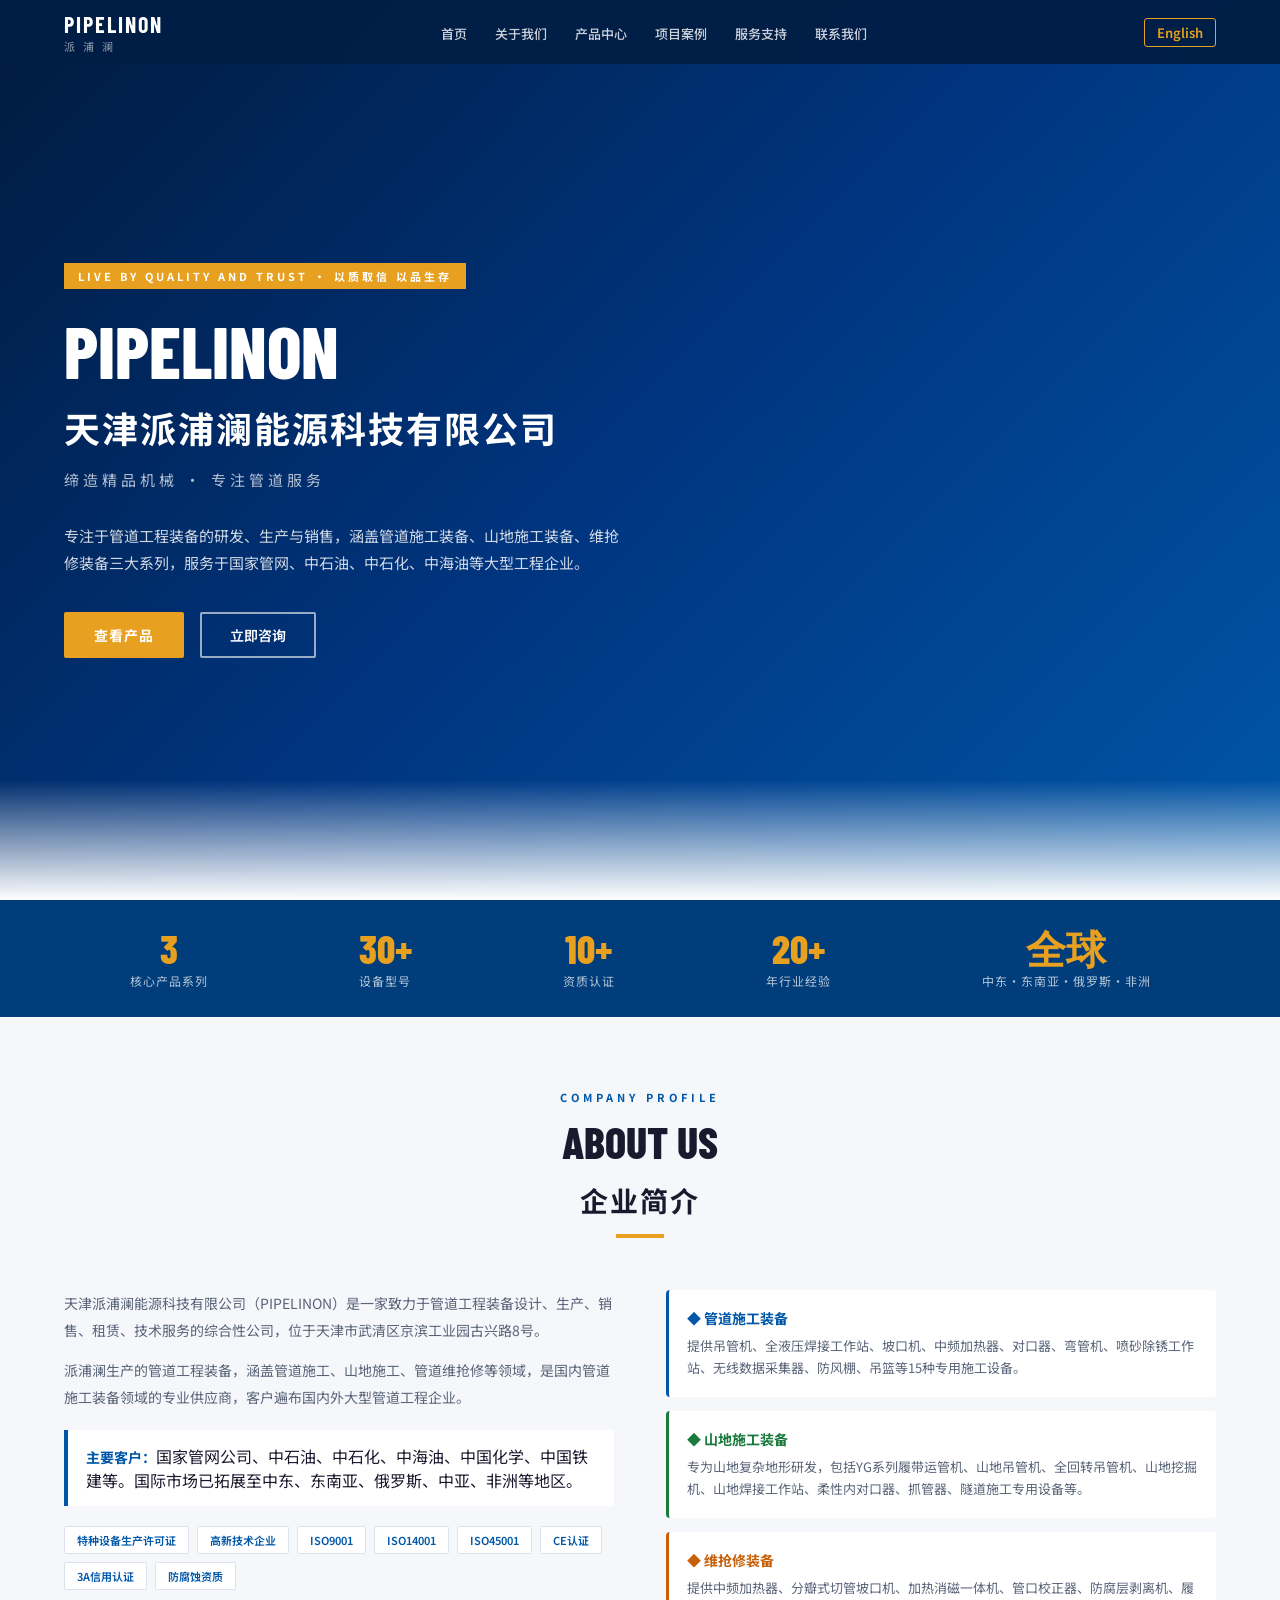
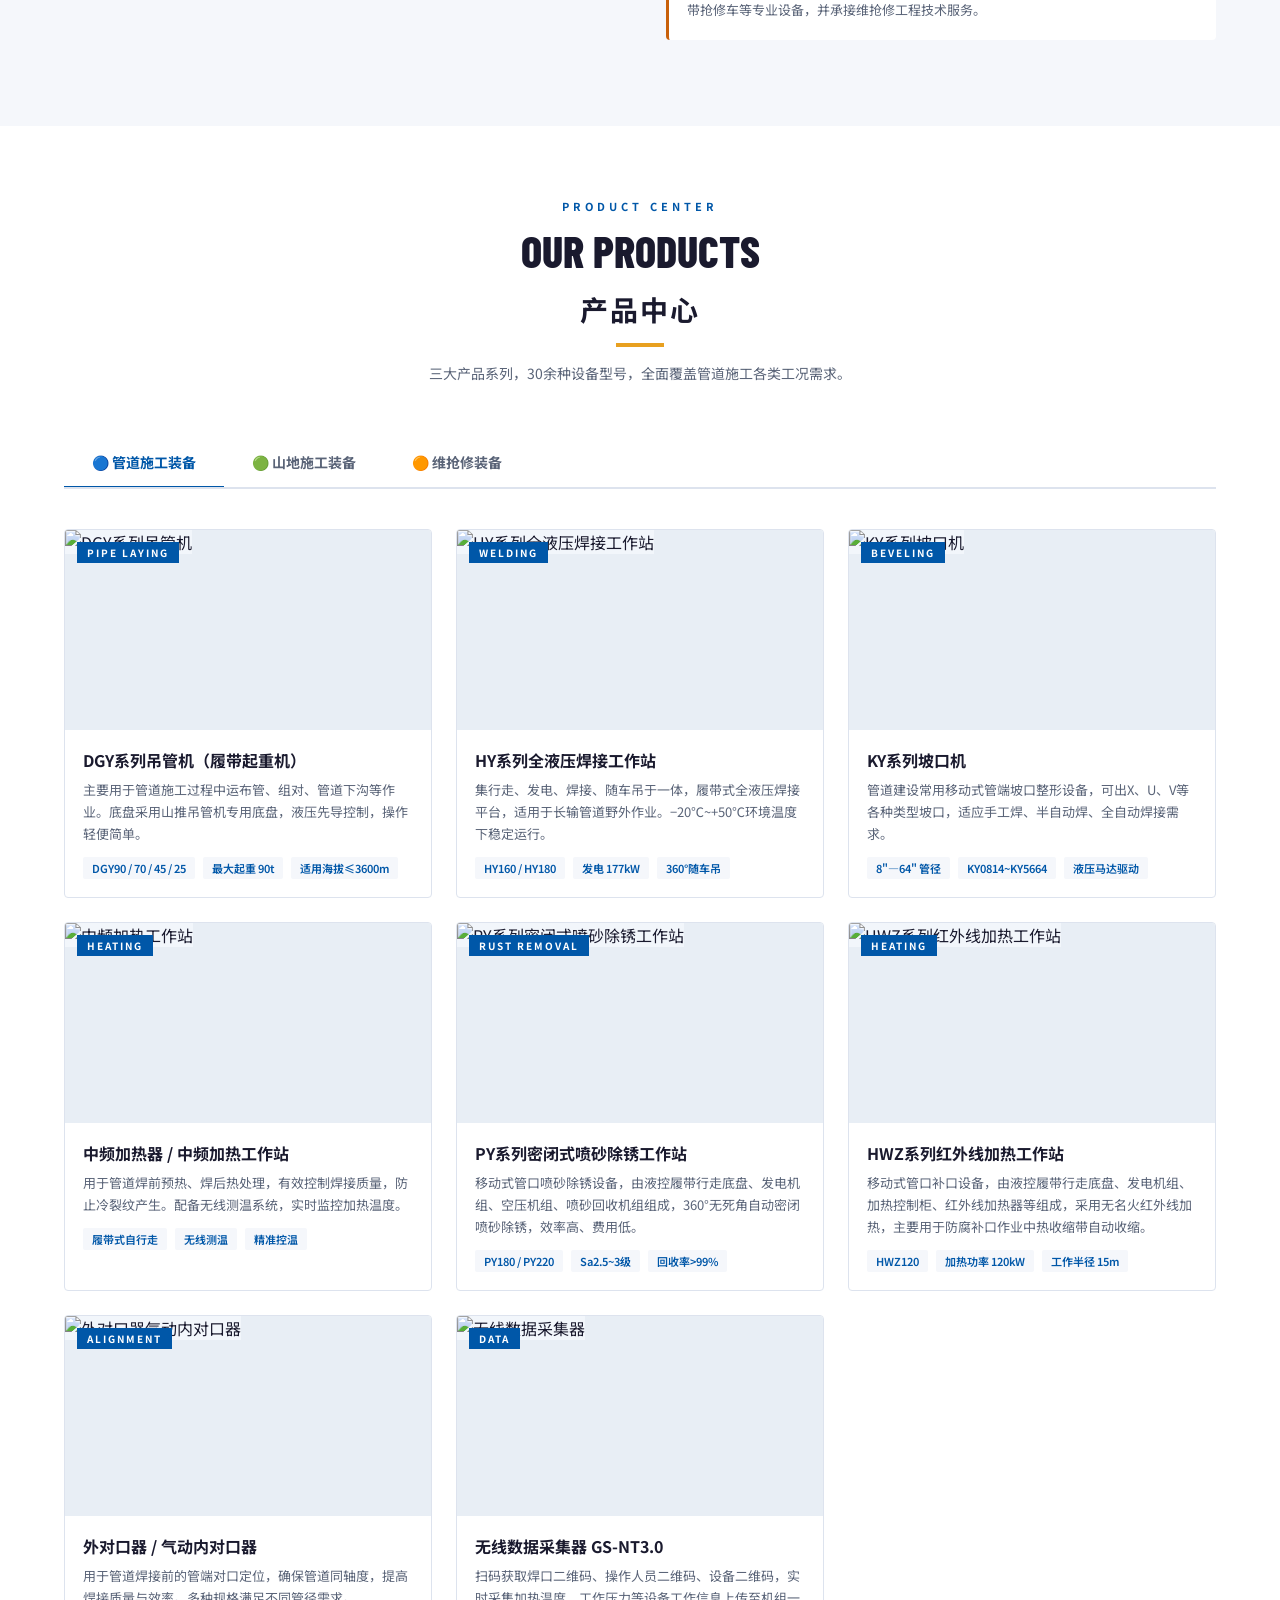
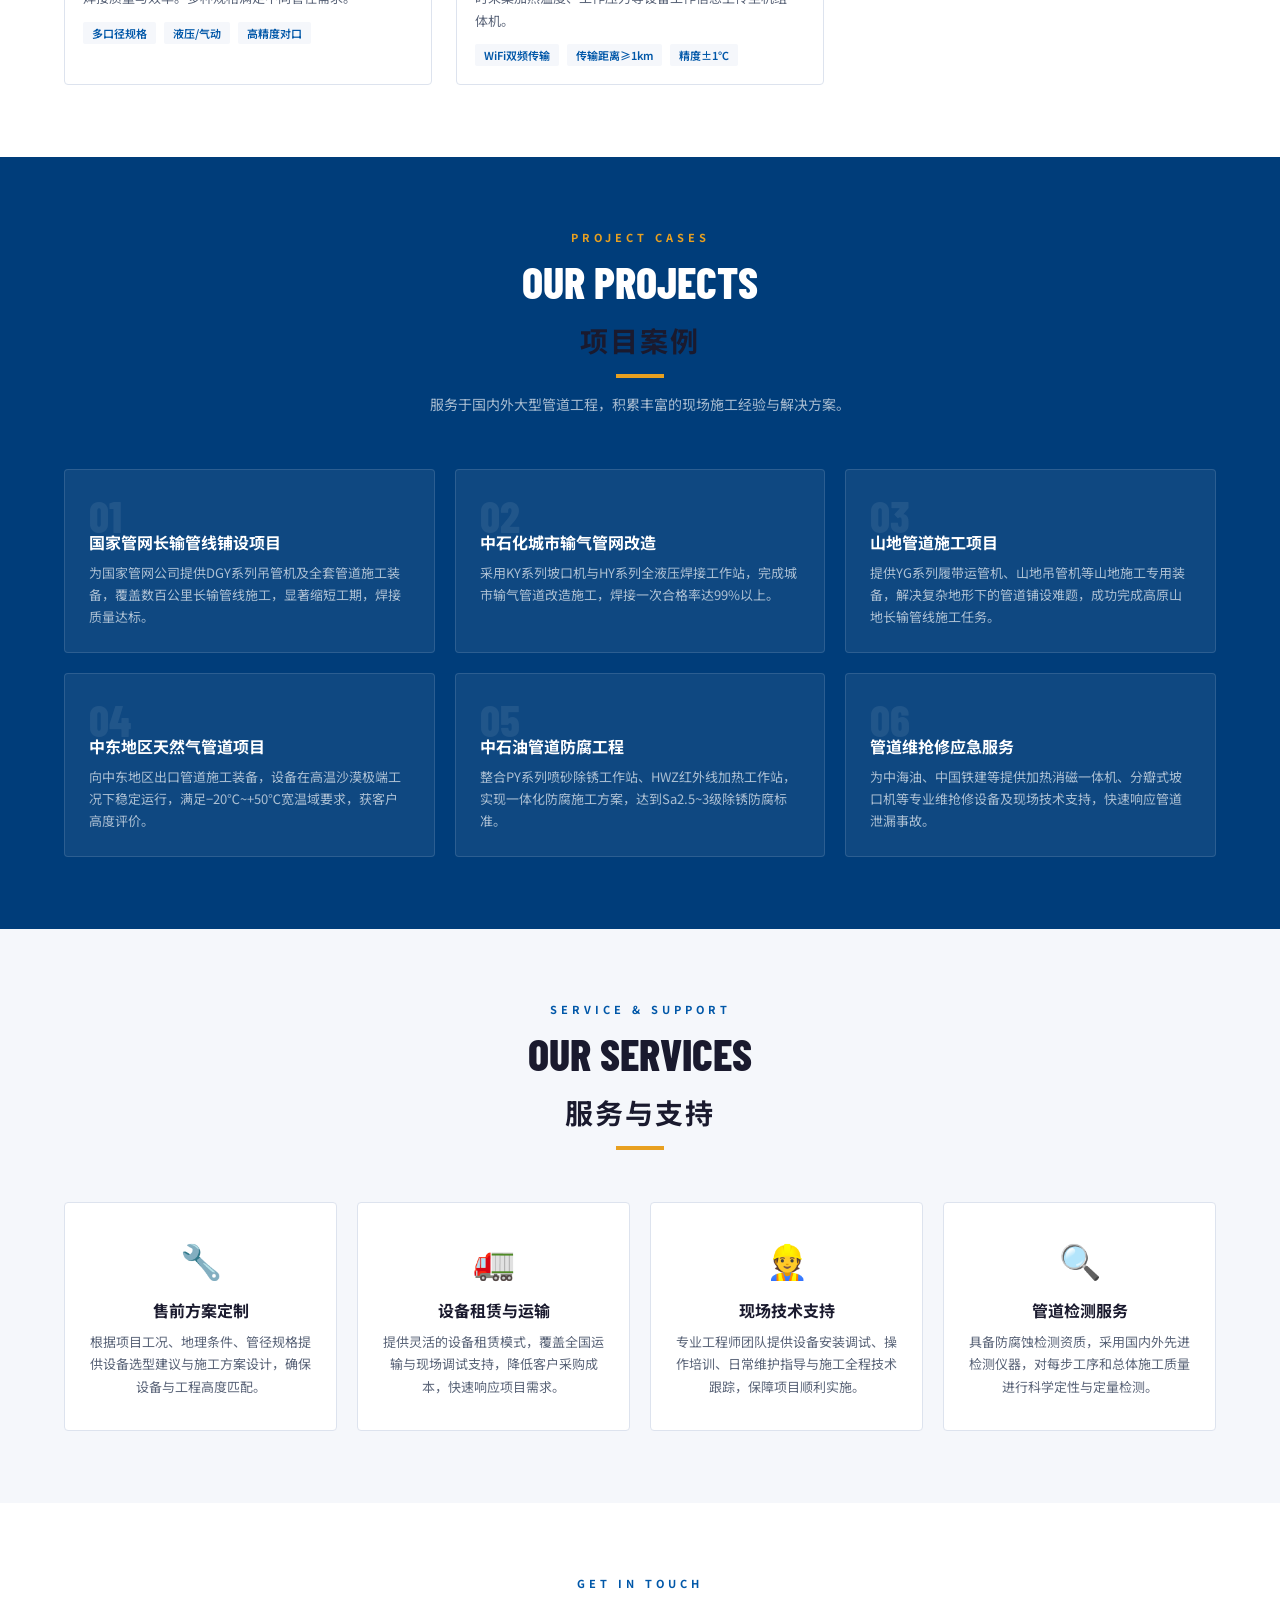
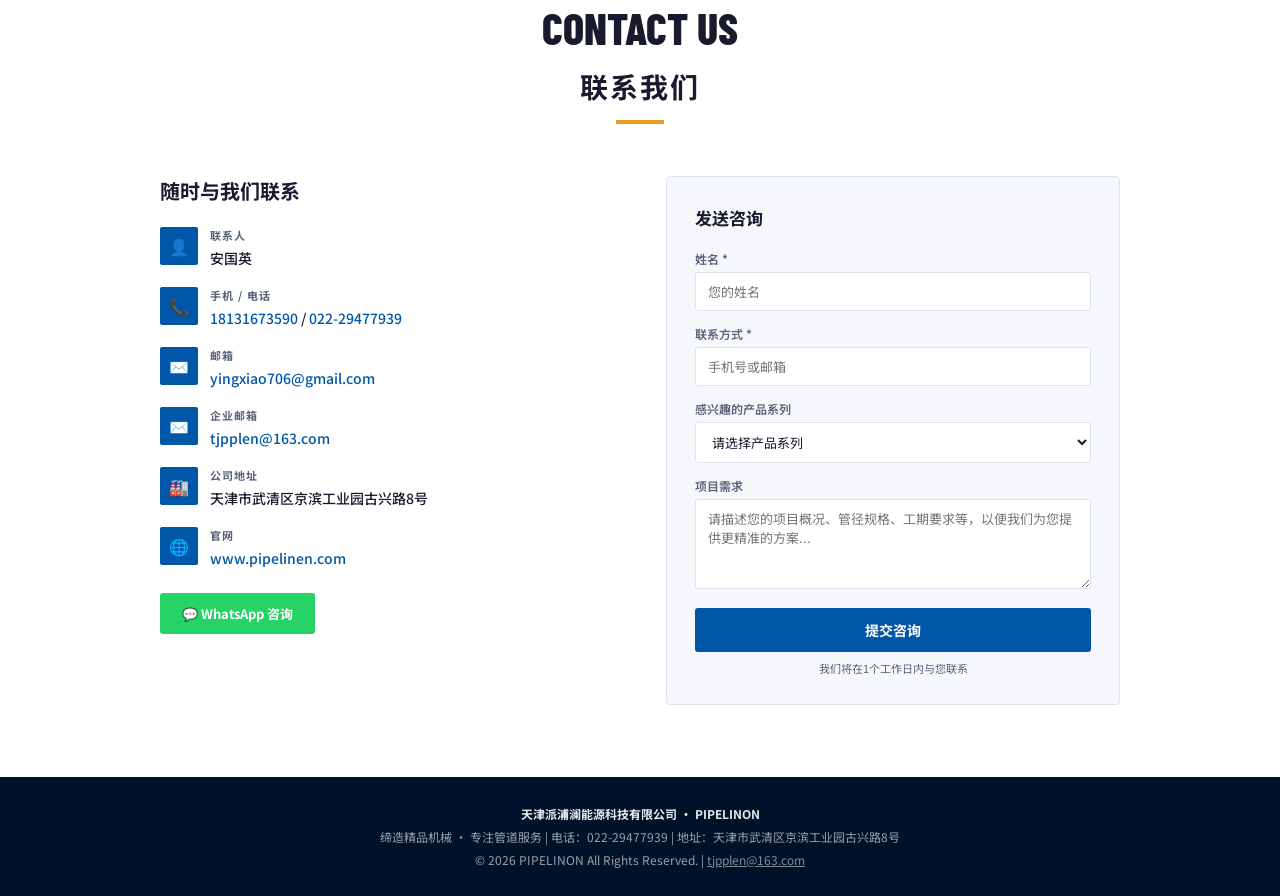
==== index.html @ 18aaf225 "Add files via upload" ====
<!DOCTYPE html>
<html lang="zh-CN">
<head>
  <meta charset="UTF-8" />
  <meta name="viewport" content="width=device-width, initial-scale=1.0" />
  <title>派浦澜 PIPELINON - 天津派浦澜能源科技有限公司 | 管道施工设备</title>
  <meta name="description" content="天津派浦澜能源科技有限公司，专注管道施工装备、山地施工装备、维抢修装备的研发与供应。" />
  <link rel="preconnect" href="https://fonts.googleapis.com" />
  <link href="https://fonts.googleapis.com/css2?family=Noto+Sans+SC:wght@300;400;500;700;900&family=Barlow+Condensed:wght@400;600;700;800&display=swap" rel="stylesheet" />
  <style>
    :root {
      --blue: #0057a8;
      --blue-dark: #003d7a;
      --blue-light: #1a7fd4;
      --green: #1a7a3c;
      --orange: #c8600a;
      --accent: #e8a020;
      --text: #1a1a2e;
      --text-muted: #5a6478;
      --bg: #f5f7fb;
      --white: #ffffff;
      --border: #dde3ee;
    }
    *, *::before, *::after { box-sizing: border-box; margin: 0; padding: 0; }
    html { scroll-behavior: smooth; }
    body { font-family: 'Noto Sans SC', sans-serif; color: var(--text); background: var(--white); }

    /* NAV */
    nav {
      position: fixed; top: 0; left: 0; right: 0; z-index: 100;
      background: rgba(0,30,70,0.97); backdrop-filter: blur(10px);
      display: flex; align-items: center; justify-content: space-between;
      padding: 0 5%; height: 64px;
    }
    .nav-logo { display: flex; align-items: center; gap: 12px; text-decoration: none; }
    .nav-logo-text { color: white; font-family: 'Barlow Condensed', sans-serif; font-size: 22px; font-weight: 700; letter-spacing: 2px; }
    .nav-logo-sub { color: rgba(255,255,255,0.55); font-size: 11px; letter-spacing: 3px; display: block; }
    .nav-links { display: flex; gap: 28px; list-style: none; }
    .nav-links a { color: rgba(255,255,255,0.8); text-decoration: none; font-size: 13px; font-weight: 500; transition: color 0.2s; }
    .nav-links a:hover { color: var(--accent); }
    .nav-lang { color: var(--accent); text-decoration: none; font-size: 13px; font-weight: 600; border: 1px solid var(--accent); padding: 4px 12px; border-radius: 3px; }

    /* HERO */
    #home {
      min-height: 100vh; background: linear-gradient(135deg, #001a3d 0%, #003580 50%, #0057a8 100%);
      display: flex; align-items: center; padding: 80px 5% 60px;
      position: relative; overflow: hidden;
    }
    #home::before {
      content: ''; position: absolute; inset: 0;
      background: url('images/dgy_crane.jpg') center/cover no-repeat;
      opacity: 0.15;
    }
    #home::after {
      content: ''; position: absolute; bottom: 0; left: 0; right: 0; height: 120px;
      background: linear-gradient(transparent, var(--white));
    }
    .hero-content { position: relative; z-index: 1; max-width: 720px; }
    .hero-tag { display: inline-block; background: var(--accent); color: white; font-size: 11px; font-weight: 700; letter-spacing: 3px; padding: 5px 14px; margin-bottom: 24px; }
    .hero-title { font-family: 'Barlow Condensed', sans-serif; font-size: clamp(36px, 6vw, 72px); font-weight: 800; color: white; line-height: 1.05; margin-bottom: 12px; }
    .hero-title-cn { font-size: clamp(20px, 3vw, 36px); font-weight: 700; color: white; margin-bottom: 16px; letter-spacing: 2px; }
    .hero-slogan { font-size: 15px; color: rgba(255,255,255,0.7); letter-spacing: 4px; margin-bottom: 32px; }
    .hero-desc { font-size: 15px; color: rgba(255,255,255,0.82); line-height: 1.8; max-width: 560px; margin-bottom: 36px; }
    .hero-btns { display: flex; gap: 16px; flex-wrap: wrap; }
    .btn-primary { background: var(--accent); color: white; padding: 13px 30px; font-size: 14px; font-weight: 700; text-decoration: none; border-radius: 2px; letter-spacing: 1px; transition: background 0.2s; }
    .btn-primary:hover { background: #c8880f; }
    .btn-outline { border: 2px solid rgba(255,255,255,0.6); color: white; padding: 11px 28px; font-size: 14px; font-weight: 600; text-decoration: none; border-radius: 2px; transition: all 0.2s; }
    .btn-outline:hover { border-color: white; background: rgba(255,255,255,0.1); }

    .product-img img { width: 100%; height: 100%; object-fit: contain; background: #f2f6fb; transition: transform 0.4s; }
    .product-card:hover .product-img img { transform: scale(1.05); }

    /* STATS */
    .stats-bar { background: var(--blue-dark); padding: 28px 5%; display: flex; justify-content: space-around; flex-wrap: wrap; gap: 20px; }
    .stat { text-align: center; color: white; }
    .stat-num { font-family: 'Barlow Condensed', sans-serif; font-size: 40px; font-weight: 800; color: var(--accent); line-height: 1; }
    .stat-label { font-size: 12px; color: rgba(255,255,255,0.7); margin-top: 4px; letter-spacing: 1px; }

    /* SECTION */
    section { padding: 72px 5%; }
    .section-header { text-align: center; margin-bottom: 52px; }
    .section-tag { font-size: 11px; font-weight: 700; letter-spacing: 4px; color: var(--blue); text-transform: uppercase; margin-bottom: 10px; display: block; }
    .section-title { font-family: 'Barlow Condensed', sans-serif; font-size: clamp(26px, 4vw, 44px); font-weight: 800; color: var(--text); margin-bottom: 12px; }
    .section-title-cn { font-size: clamp(18px, 2.5vw, 28px); color: var(--text); font-weight: 700; letter-spacing: 2px; }
    .section-desc { color: var(--text-muted); font-size: 14px; line-height: 1.8; max-width: 640px; margin: 14px auto 0; }
    .divider { width: 48px; height: 4px; background: var(--accent); margin: 14px auto 0; }

    /* ABOUT */
    #about { background: var(--bg); }
    .about-grid { display: grid; grid-template-columns: 1fr 1fr; gap: 52px; align-items: start; }
    .about-text p { color: var(--text-muted); font-size: 14px; line-height: 1.9; margin-bottom: 14px; }
    .about-highlight { background: white; border-left: 4px solid var(--blue); padding: 14px 18px; margin: 20px 0; }
    .about-highlight strong { color: var(--blue); font-size: 14px; }
    .certs { display: flex; flex-wrap: wrap; gap: 8px; margin-top: 20px; }
    .cert-badge { background: white; border: 1px solid var(--border); padding: 5px 12px; font-size: 11px; color: var(--blue); font-weight: 600; border-radius: 2px; }
    .field-card { background: white; border-radius: 4px; padding: 18px; margin-bottom: 14px; border-left: 3px solid var(--blue); }
    .field-card h4 { font-size: 14px; font-weight: 700; color: var(--blue); margin-bottom: 7px; }
    .field-card p { font-size: 13px; color: var(--text-muted); line-height: 1.7; }

    /* PRODUCT TABS */
    #products { background: white; }
    .tab-nav { display: flex; gap: 0; border-bottom: 2px solid var(--border); margin-bottom: 40px; overflow-x: auto; }
    .tab-btn {
      padding: 14px 28px; font-size: 14px; font-weight: 700; cursor: pointer;
      border: none; background: none; color: var(--text-muted);
      border-bottom: 3px solid transparent; margin-bottom: -2px;
      white-space: nowrap; transition: all 0.2s; font-family: inherit;
    }
    .tab-btn.active { color: var(--blue); border-bottom-color: var(--blue); }
    .tab-btn:hover { color: var(--blue); }
    .tab-content { display: none; }
    .tab-content.active { display: block; }

    /* CAT LABEL COLORS */
    .cat-blue { background: var(--blue); }
    .cat-green { background: var(--green); }
    .cat-orange { background: var(--orange); }

    .products-grid { display: grid; grid-template-columns: repeat(auto-fill, minmax(300px, 1fr)); gap: 24px; }
    .product-card { border: 1px solid var(--border); border-radius: 4px; overflow: hidden; transition: transform 0.2s, box-shadow 0.2s; }
    .product-card:hover { transform: translateY(-4px); box-shadow: 0 12px 40px rgba(0,57,128,0.12); }
    .product-img { height: 200px; background: #e8eef5; overflow: hidden; position: relative; }
    .product-img img { width: 100%; height: 100%; object-fit: cover; transition: transform 0.4s; }
    .product-card:hover .product-img img { transform: scale(1.05); }
    .product-cat { position: absolute; top: 12px; left: 12px; color: white; font-size: 10px; font-weight: 700; letter-spacing: 2px; padding: 3px 10px; }
    .product-body { padding: 18px; }
    .product-body h3 { font-size: 16px; font-weight: 700; color: var(--text); margin-bottom: 7px; }
    .product-body p { font-size: 13px; color: var(--text-muted); line-height: 1.7; margin-bottom: 12px; }
    .product-specs { display: flex; gap: 8px; flex-wrap: wrap; }
    .spec-tag { background: var(--bg); color: var(--blue); font-size: 11px; padding: 3px 9px; border-radius: 2px; font-weight: 600; }
    .spec-tag-green { background: #e8f5ee; color: var(--green); }
    .spec-tag-orange { background: #fef0e6; color: var(--orange); }

    /* PROJECTS */
    #projects { background: var(--blue-dark); }
    #projects .section-title { color: white; }
    #projects .section-tag { color: var(--accent); }
    #projects .section-desc { color: rgba(255,255,255,0.65); }
    #projects .divider { background: var(--accent); }
    .projects-grid { display: grid; grid-template-columns: repeat(auto-fit, minmax(280px, 1fr)); gap: 20px; }
    .project-card { background: rgba(255,255,255,0.06); border: 1px solid rgba(255,255,255,0.12); border-radius: 4px; padding: 24px; }
    .project-num { font-family: 'Barlow Condensed', sans-serif; font-size: 44px; font-weight: 800; color: rgba(255,255,255,0.08); line-height: 1; margin-bottom: -8px; }
    .project-card h3 { font-size: 16px; font-weight: 700; color: white; margin-bottom: 8px; }
    .project-card p { font-size: 13px; color: rgba(255,255,255,0.65); line-height: 1.7; }

    /* SERVICES */
    #services { background: var(--bg); }
    .services-grid { display: grid; grid-template-columns: repeat(auto-fit, minmax(240px, 1fr)); gap: 20px; }
    .service-card { text-align: center; padding: 32px 20px; border: 1px solid var(--border); border-radius: 4px; background: white; transition: border-color 0.2s, box-shadow 0.2s; }
    .service-card:hover { border-color: var(--blue); box-shadow: 0 8px 30px rgba(0,57,128,0.1); }
    .service-icon { font-size: 34px; margin-bottom: 14px; }
    .service-card h3 { font-size: 16px; font-weight: 700; color: var(--text); margin-bottom: 9px; }
    .service-card p { font-size: 13px; color: var(--text-muted); line-height: 1.7; }

    /* CONTACT */
    #contact { background: white; }
    .contact-grid { display: grid; grid-template-columns: 1fr 1fr; gap: 52px; max-width: 960px; margin: 0 auto; }
    .contact-info h3 { font-size: 20px; font-weight: 700; color: var(--text); margin-bottom: 22px; }
    .contact-item { display: flex; gap: 12px; margin-bottom: 18px; align-items: flex-start; }
    .contact-icon { width: 38px; height: 38px; background: var(--blue); border-radius: 2px; display: flex; align-items: center; justify-content: center; color: white; font-size: 16px; flex-shrink: 0; }
    .contact-detail strong { display: block; font-size: 11px; font-weight: 700; letter-spacing: 1px; color: var(--text-muted); text-transform: uppercase; margin-bottom: 2px; }
    .contact-detail span { font-size: 14px; color: var(--text); font-weight: 500; }
    .contact-detail a { color: var(--blue); text-decoration: none; }
    .whatsapp-btn { display: inline-flex; align-items: center; gap: 8px; background: #25D366; color: white; padding: 11px 22px; border-radius: 3px; text-decoration: none; font-weight: 700; font-size: 13px; margin-top: 6px; }
    .contact-form { background: var(--bg); padding: 28px; border-radius: 4px; border: 1px solid var(--border); }
    .contact-form h3 { font-size: 17px; font-weight: 700; color: var(--text); margin-bottom: 20px; }
    .form-group { margin-bottom: 14px; }
    .form-group label { display: block; font-size: 12px; font-weight: 600; color: var(--text-muted); margin-bottom: 5px; }
    .form-group input, .form-group textarea, .form-group select {
      width: 100%; border: 1px solid var(--border); border-radius: 3px;
      padding: 9px 12px; font-size: 13px; font-family: inherit;
      color: var(--text); background: white; transition: border-color 0.2s;
    }
    .form-group input:focus, .form-group textarea:focus, .form-group select:focus { outline: none; border-color: var(--blue); }
    .form-group textarea { height: 90px; resize: vertical; }
    .form-submit { width: 100%; background: var(--blue); color: white; border: none; padding: 12px; font-size: 14px; font-weight: 700; border-radius: 3px; cursor: pointer; font-family: inherit; transition: background 0.2s; }
    .form-submit:hover { background: var(--blue-dark); }
    .form-note { font-size: 11px; color: var(--text-muted); margin-top: 8px; text-align: center; }

    /* FOOTER */
    footer { background: #001229; color: rgba(255,255,255,0.6); padding: 28px 5%; text-align: center; font-size: 12px; }
    footer strong { color: rgba(255,255,255,0.9); }

    /* RESPONSIVE */
    @media (max-width: 768px) {
      .nav-links { display: none; }
      .about-grid, .contact-grid { grid-template-columns: 1fr; }
    }
  </style>
</head>
<body>

<!-- NAV -->
<nav>
  <a class="nav-logo" href="#home">
    <div>
      <span class="nav-logo-text">PIPELINON</span>
      <span class="nav-logo-sub">派 浦 澜</span>
    </div>
  </a>
  <ul class="nav-links">
    <li><a href="#home">首页</a></li>
    <li><a href="#about">关于我们</a></li>
    <li><a href="#products">产品中心</a></li>
    <li><a href="#projects">项目案例</a></li>
    <li><a href="#services">服务支持</a></li>
    <li><a href="#contact">联系我们</a></li>
  </ul>
  <a class="nav-lang" href="index-en.html">English</a>
</nav>

<!-- HERO -->
<section id="home">
  <div class="hero-content">
    <span class="hero-tag">LIVE BY QUALITY AND TRUST · 以质取信 以品生存</span>
    <div class="hero-title">PIPELINON</div>
    <div class="hero-title-cn">天津派浦澜能源科技有限公司</div>
    <div class="hero-slogan">缔造精品机械 · 专注管道服务</div>
    <p class="hero-desc">专注于管道工程装备的研发、生产与销售，涵盖管道施工装备、山地施工装备、维抢修装备三大系列，服务于国家管网、中石油、中石化、中海油等大型工程企业。</p>
    <div class="hero-btns">
      <a class="btn-primary" href="#products">查看产品</a>
      <a class="btn-outline" href="#contact">立即咨询</a>
    </div>
  </div>
</section>

<!-- STATS -->
<div class="stats-bar">
  <div class="stat"><div class="stat-num">3</div><div class="stat-label">核心产品系列</div></div>
  <div class="stat"><div class="stat-num">30+</div><div class="stat-label">设备型号</div></div>
  <div class="stat"><div class="stat-num">10+</div><div class="stat-label">资质认证</div></div>
  <div class="stat"><div class="stat-num">20+</div><div class="stat-label">年行业经验</div></div>
  <div class="stat"><div class="stat-num">全球</div><div class="stat-label">中东·东南亚·俄罗斯·非洲</div></div>
</div>

<!-- ABOUT -->
<section id="about">
  <div class="section-header">
    <span class="section-tag">COMPANY PROFILE</span>
    <div class="section-title">ABOUT US</div>
    <div class="section-title-cn">企业简介</div>
    <div class="divider"></div>
  </div>
  <div class="about-grid">
    <div class="about-text">
      <p>天津派浦澜能源科技有限公司（PIPELINON）是一家致力于管道工程装备设计、生产、销售、租赁、技术服务的综合性公司，位于天津市武清区京滨工业园古兴路8号。</p>
      <p>派浦澜生产的管道工程装备，涵盖管道施工、山地施工、管道维抢修等领域，是国内管道施工装备领域的专业供应商，客户遍布国内外大型管道工程企业。</p>
      <div class="about-highlight">
        <strong>主要客户：</strong>国家管网公司、中石油、中石化、中海油、中国化学、中国铁建等。国际市场已拓展至中东、东南亚、俄罗斯、中亚、非洲等地区。
      </div>
      <div class="certs">
        <span class="cert-badge">特种设备生产许可证</span>
        <span class="cert-badge">高新技术企业</span>
        <span class="cert-badge">ISO9001</span>
        <span class="cert-badge">ISO14001</span>
        <span class="cert-badge">ISO45001</span>
        <span class="cert-badge">CE认证</span>
        <span class="cert-badge">3A信用认证</span>
        <span class="cert-badge">防腐蚀资质</span>
      </div>
    </div>
    <div>
      <div class="field-card">
        <h4>◆ 管道施工装备</h4>
        <p>提供吊管机、全液压焊接工作站、坡口机、中频加热器、对口器、弯管机、喷砂除锈工作站、无线数据采集器、防风棚、吊篮等15种专用施工设备。</p>
      </div>
      <div class="field-card" style="border-left-color: var(--green);">
        <h4 style="color:var(--green);">◆ 山地施工装备</h4>
        <p>专为山地复杂地形研发，包括YG系列履带运管机、山地吊管机、全回转吊管机、山地挖掘机、山地焊接工作站、柔性内对口器、抓管器、隧道施工专用设备等。</p>
      </div>
      <div class="field-card" style="border-left-color: var(--orange);">
        <h4 style="color:var(--orange);">◆ 维抢修装备</h4>
        <p>提供中频加热器、分瓣式切管坡口机、加热消磁一体机、管口校正器、防腐层剥离机、履带抢修车等专业设备，并承接维抢修工程技术服务。</p>
      </div>
    </div>
  </div>
</section>

<!-- PRODUCTS -->
<section id="products">
  <div class="section-header">
    <span class="section-tag">PRODUCT CENTER</span>
    <div class="section-title">OUR PRODUCTS</div>
    <div class="section-title-cn">产品中心</div>
    <div class="divider"></div>
    <p class="section-desc">三大产品系列，30余种设备型号，全面覆盖管道施工各类工况需求。</p>
  </div>

  <!-- TAB NAV -->
  <div class="tab-nav">
    <button class="tab-btn active" onclick="showTab('tab1')">🔵 管道施工装备</button>
    <button class="tab-btn" onclick="showTab('tab2')">🟢 山地施工装备</button>
    <button class="tab-btn" onclick="showTab('tab3')">🟠 维抢修装备</button>
  </div>

  <!-- TAB 1: 管道施工装备 -->
  <div class="tab-content active" id="tab1">
    <div class="products-grid">

      <div class="product-card">
        <div class="product-img">
          <img src="images/dgy_crane.jpg" alt="DGY系列吊管机" loading="lazy" />
          <span class="product-cat cat-blue">PIPE LAYING</span>
        </div>
        <div class="product-body">
          <h3>DGY系列吊管机（履带起重机）</h3>
          <p>主要用于管道施工过程中运布管、组对、管道下沟等作业。底盘采用山推吊管机专用底盘，液压先导控制，操作轻便简单。</p>
          <div class="product-specs">
            <span class="spec-tag">DGY90 / 70 / 45 / 25</span>
            <span class="spec-tag">最大起重 90t</span>
            <span class="spec-tag">适用海拔≤3600m</span>
          </div>
        </div>
      </div>

      <div class="product-card">
        <div class="product-img">
          <img src="images/hy_welding.jpg" alt="HY系列全液压焊接工作站" loading="lazy" />
          <span class="product-cat cat-blue">WELDING</span>
        </div>
        <div class="product-body">
          <h3>HY系列全液压焊接工作站</h3>
          <p>集行走、发电、焊接、随车吊于一体，履带式全液压焊接平台，适用于长输管道野外作业。−20℃~+50℃环境温度下稳定运行。</p>
          <div class="product-specs">
            <span class="spec-tag">HY160 / HY180</span>
            <span class="spec-tag">发电 177kW</span>
            <span class="spec-tag">360°随车吊</span>
          </div>
        </div>
      </div>

      <div class="product-card">
        <div class="product-img">
          <img src="images/ky_beveling.jpg" alt="KY系列坡口机" loading="lazy" />
          <span class="product-cat cat-blue">BEVELING</span>
        </div>
        <div class="product-body">
          <h3>KY系列坡口机</h3>
          <p>管道建设常用移动式管端坡口整形设备，可出X、U、V等各种类型坡口，适应手工焊、半自动焊、全自动焊接需求。</p>
          <div class="product-specs">
            <span class="spec-tag">8"—64" 管径</span>
            <span class="spec-tag">KY0814~KY5664</span>
            <span class="spec-tag">液压马达驱动</span>
          </div>
        </div>
      </div>

      <div class="product-card">
        <div class="product-img">
          <img src="images/mid_heating.jpg" alt="中频加热工作站" loading="lazy" />
          <span class="product-cat cat-blue">HEATING</span>
        </div>
        <div class="product-body">
          <h3>中频加热器 / 中频加热工作站</h3>
          <p>用于管道焊前预热、焊后热处理，有效控制焊接质量，防止冷裂纹产生。配备无线测温系统，实时监控加热温度。</p>
          <div class="product-specs">
            <span class="spec-tag">履带式自行走</span>
            <span class="spec-tag">无线测温</span>
            <span class="spec-tag">精准控温</span>
          </div>
        </div>
      </div>

      <div class="product-card">
        <div class="product-img">
          <img src="images/py_sandblast.jpg" alt="PY系列密闭式喷砂除锈工作站" loading="lazy" />
          <span class="product-cat cat-blue">RUST REMOVAL</span>
        </div>
        <div class="product-body">
          <h3>PY系列密闭式喷砂除锈工作站</h3>
          <p>移动式管口喷砂除锈设备，由液控履带行走底盘、发电机组、空压机组、喷砂回收机组组成，360°无死角自动密闭喷砂除锈，效率高、费用低。</p>
          <div class="product-specs">
            <span class="spec-tag">PY180 / PY220</span>
            <span class="spec-tag">Sa2.5~3级</span>
            <span class="spec-tag">回收率>99%</span>
          </div>
        </div>
      </div>

      <div class="product-card">
        <div class="product-img">
          <img src="images/hwz_infrared.jpg" alt="HWZ系列红外线加热工作站" loading="lazy" />
          <span class="product-cat cat-blue">HEATING</span>
        </div>
        <div class="product-body">
          <h3>HWZ系列红外线加热工作站</h3>
          <p>移动式管口补口设备，由液控履带行走底盘、发电机组、加热控制柜、红外线加热器等组成，采用无名火红外线加热，主要用于防腐补口作业中热收缩带自动收缩。</p>
          <div class="product-specs">
            <span class="spec-tag">HWZ120</span>
            <span class="spec-tag">加热功率 120kW</span>
            <span class="spec-tag">工作半径 15m</span>
          </div>
        </div>
      </div>

      <div class="product-card">
        <div class="product-img">
          <img src="images/ky_beveling.jpg" alt="外对口器气动内对口器" loading="lazy" />
          <span class="product-cat cat-blue">ALIGNMENT</span>
        </div>
        <div class="product-body">
          <h3>外对口器 / 气动内对口器</h3>
          <p>用于管道焊接前的管端对口定位，确保管道同轴度，提高焊接质量与效率。多种规格满足不同管径需求。</p>
          <div class="product-specs">
            <span class="spec-tag">多口径规格</span>
            <span class="spec-tag">液压/气动</span>
            <span class="spec-tag">高精度对口</span>
          </div>
        </div>
      </div>

      <div class="product-card">
        <div class="product-img">
          <img src="images/wireless_data.jpg" alt="无线数据采集器" loading="lazy" />
          <span class="product-cat cat-blue">DATA</span>
        </div>
        <div class="product-body">
          <h3>无线数据采集器 GS-NT3.0</h3>
          <p>扫码获取焊口二维码、操作人员二维码、设备二维码，实时采集加热温度、工作压力等设备工作信息上传至机组一体机。</p>
          <div class="product-specs">
            <span class="spec-tag">WiFi双频传输</span>
            <span class="spec-tag">传输距离≥1km</span>
            <span class="spec-tag">精度±1℃</span>
          </div>
        </div>
      </div>

    </div>
  </div>

  <!-- TAB 2: 山地施工装备 -->
  <div class="tab-content" id="tab2">
    <div class="products-grid">

      <div class="product-card">
        <div class="product-img">
          <img src="images/yg_transport.jpg" alt="YG系列履带运管机" loading="lazy" />
          <span class="product-cat cat-green">TRANSPORT</span>
        </div>
        <div class="product-body">
          <h3>YG系列履带运管机</h3>
          <p>派浦澜推出的山地型管道施工设备，具有吊取功能、运输钢管和可选助推功能。能够适应山地等复杂施工环境，无线遥控操作半径可达100m。</p>
          <div class="product-specs">
            <span class="spec-tag spec-tag-green">YG56Y</span>
            <span class="spec-tag spec-tag-green">最大运管 25t</span>
            <span class="spec-tag spec-tag-green">最大管径 1422mm</span>
          </div>
        </div>
      </div>

      <div class="product-card">
        <div class="product-img">
          <img src="images/mountain_crane.jpg" alt="山地吊管机" loading="lazy" />
          <span class="product-cat cat-green">MOUNTAIN</span>
        </div>
        <div class="product-body">
          <h3>山地吊管机</h3>
          <p>专为山地复杂地形设计的管道起重设备，底盘接地比压低，爬坡能力强，适用于坡度较大的山地管道铺设施工场景。</p>
          <div class="product-specs">
            <span class="spec-tag spec-tag-green">山地专用底盘</span>
            <span class="spec-tag spec-tag-green">强爬坡能力</span>
            <span class="spec-tag spec-tag-green">遥控操作</span>
          </div>
        </div>
      </div>

      <div class="product-card">
        <div class="product-img">
          <img src="images/hy_welding.jpg" alt="山地焊接工作站" loading="lazy" />
          <span class="product-cat cat-green">WELDING</span>
        </div>
        <div class="product-body">
          <h3>山地焊接工作站</h3>
          <p>针对山地施工环境优化设计的焊接工作站，紧凑轻量化设计，适应狭窄山地施工空间，保证焊接质量与施工效率。</p>
          <div class="product-specs">
            <span class="spec-tag spec-tag-green">山地专用</span>
            <span class="spec-tag spec-tag-green">紧凑设计</span>
            <span class="spec-tag spec-tag-green">高效焊接</span>
          </div>
        </div>
      </div>

      <div class="product-card">
        <div class="product-img">
          <img src="images/坡口机.jpg" alt="山地密闭喷砂除锈工作站" loading="lazy" />
          <span class="product-cat cat-green">RUST REMOVAL</span>
        </div>
        <div class="product-body">
          <h3>山地密闭/开放式喷砂除锈工作站</h3>
          <p>专为山地施工优化的喷砂除锈设备，适应山地复杂地形，提供密闭式和开放式两种规格，满足不同施工工况需求。</p>
          <div class="product-specs">
            <span class="spec-tag spec-tag-green">密闭/开放两用</span>
            <span class="spec-tag spec-tag-green">山地底盘</span>
            <span class="spec-tag spec-tag-green">Sa2.5级</span>
          </div>
        </div>
      </div>

      <div class="product-card">
        <div class="product-img">
          <img src="images/tunnel_inner.jpg" alt="隧道施工专用设备" loading="lazy" />
          <span class="product-cat cat-green">TUNNEL</span>
        </div>
        <div class="product-body">
          <h3>隧道施工专用设备</h3>
          <p>包括根焊焊接工作站（HD160G）和外焊焊接工作站（HD160R），配备电源接口，通过动力电驱马达驱动，电驱自行走，适应隧道内无外接电源施工场景。</p>
          <div class="product-specs">
            <span class="spec-tag spec-tag-green">HD160G 根焊站</span>
            <span class="spec-tag spec-tag-green">HD160R 外焊站</span>
            <span class="spec-tag spec-tag-green">电驱自行走</span>
          </div>
        </div>
      </div>

      <div class="product-card">
        <div class="product-img">
          <img src="images/pipe_corrector.jpg" alt="柔性内对口器抓管器" loading="lazy" />
          <span class="product-cat cat-green">TOOLS</span>
        </div>
        <div class="product-body">
          <h3>柔性内对口器 / 抓管器</h3>
          <p>适用于山地复杂地形的管道对口与夹持工具，柔性内对口器适应管道变形，抓管器提供可靠管道夹持，保障山地施工安全高效。</p>
          <div class="product-specs">
            <span class="spec-tag spec-tag-green">山地专用</span>
            <span class="spec-tag spec-tag-green">多规格</span>
            <span class="spec-tag spec-tag-green">液压驱动</span>
          </div>
        </div>
      </div>

    </div>
  </div>

  <!-- TAB 3: 维抢修装备 -->
  <div class="tab-content" id="tab3">
    <div class="products-grid">

      <div class="product-card">
        <div class="product-img">
          <img src="images/rdy_heater.jpg" alt="RDY系列中频加热器" loading="lazy" />
          <span class="product-cat cat-orange">HEATING</span>
        </div>
        <div class="product-body">
          <h3>RDY系列中频加热器</h3>
          <p>管道建设常用管口预热设备，主要应用于焊前预热、层间保温、防腐初火、场站装配、组抢焊、焊后热处理等，加热效率95%，功率因数0.85。</p>
          <div class="product-specs">
            <span class="spec-tag spec-tag-orange">RDY120/160/200</span>
            <span class="spec-tag spec-tag-orange">功率 120~200kW</span>
            <span class="spec-tag spec-tag-orange">加热效率 95%</span>
          </div>
        </div>
      </div>

      <div class="product-card">
        <div class="product-img">
          <img src="images/split_beveling.jpg" alt="分瓣式切管坡口机" loading="lazy" />
          <span class="product-cat cat-orange">BEVELING</span>
        </div>
        <div class="product-body">
          <h3>分瓣式切管坡口机</h3>
          <p>可对各种规格管道、容器、法兰进行单切断或单坡口加工，也可同时完成切断坡口加工，还可进行复合型坡口及法兰两加工，广泛应用于石油、化工、天然气等行业管线安装和维修。</p>
          <div class="product-specs">
            <span class="spec-tag spec-tag-orange">Φ20~1240mm</span>
            <span class="spec-tag spec-tag-orange">电动/气动/液压</span>
            <span class="spec-tag spec-tag-orange">复合型坡口</span>
          </div>
        </div>
      </div>

      <div class="product-card">
        <div class="product-img">
          <img src="images/demagnetize.jpg" alt="加热消磁一体机" loading="lazy" />
          <span class="product-cat cat-orange">DEMAGNETIZE</span>
        </div>
        <div class="product-body">
          <h3>加热消磁一体机</h3>
          <p>针对长输管道建设和维修开发的集感应加热和消磁的新型设备，一机多用，具有中频加热的同时，还具备管道消磁功能，方便用于长输管道维修预热、管线连头、管线维修焊接等作业。</p>
          <div class="product-specs">
            <span class="spec-tag spec-tag-orange">RDX-1000~80-1500</span>
            <span class="spec-tag spec-tag-orange">功率 20~110kW</span>
            <span class="spec-tag spec-tag-orange">适用 Φ1500mm</span>
          </div>
        </div>
      </div>

      <div class="product-card">
        <div class="product-img">
          <img src="images/pipe_corrector.jpg" alt="管口校正器" loading="lazy" />
          <span class="product-cat cat-orange">CORRECTION</span>
        </div>
        <div class="product-body">
          <h3>管口校正器</h3>
          <p>应用于管线钢管管口椭圆校正的设备，采用进口控制元件，西门子和继纶触摸屏为控制系统，以电机和液压电磁阀为驱动系统，定位精度高，校正效果好。</p>
          <div class="product-specs">
            <span class="spec-tag spec-tag-orange">GZ32°-40° / 48°-56°</span>
            <span class="spec-tag spec-tag-orange">最大校正力 200t</span>
            <span class="spec-tag spec-tag-orange">壁厚 8-35mm</span>
          </div>
        </div>
      </div>

      <div class="product-card">
        <div class="product-img">
          <img src="images/rdy_heater.jpg" alt="防腐层剥离机" loading="lazy" />
          <span class="product-cat cat-orange">COATING</span>
        </div>
        <div class="product-body">
          <h3>防腐层剥离机</h3>
          <p>专用于管道维抢修作业中防腐层的快速剥离，操作简便，剥离效率高，适用于各类防腐涂层材料，为后续焊接修复提供洁净基面。</p>
          <div class="product-specs">
            <span class="spec-tag spec-tag-orange">多管径适用</span>
            <span class="spec-tag spec-tag-orange">高效剥离</span>
            <span class="spec-tag spec-tag-orange">维抢修专用</span>
          </div>
        </div>
      </div>

      <div class="product-card">
        <div class="product-img">
          <img src="images/yg_transport.jpg" alt="履带抢修车" loading="lazy" />
          <span class="product-cat cat-orange">EMERGENCY</span>
        </div>
        <div class="product-body">
          <h3>履带抢修车</h3>
          <p>专业管道应急维抢修装备，履带底盘适应各种地形，可快速到达管道泄漏现场，配备完整的焊接修复工具，保障能源管线快速恢复运行。</p>
          <div class="product-specs">
            <span class="spec-tag spec-tag-orange">履带全地形</span>
            <span class="spec-tag spec-tag-orange">快速响应</span>
            <span class="spec-tag spec-tag-orange">应急专用</span>
          </div>
        </div>
      </div>

    </div>
  </div>
</section>

<!-- PROJECTS -->
<section id="projects">
  <div class="section-header">
    <span class="section-tag">PROJECT CASES</span>
    <div class="section-title">OUR PROJECTS</div>
    <div class="section-title-cn">项目案例</div>
    <div class="divider"></div>
    <p class="section-desc">服务于国内外大型管道工程，积累丰富的现场施工经验与解决方案。</p>
  </div>
  <div class="projects-grid">
    <div class="project-card">
      <div class="project-num">01</div>
      <h3>国家管网长输管线铺设项目</h3>
      <p>为国家管网公司提供DGY系列吊管机及全套管道施工装备，覆盖数百公里长输管线施工，显著缩短工期，焊接质量达标。</p>
    </div>
    <div class="project-card">
      <div class="project-num">02</div>
      <h3>中石化城市输气管网改造</h3>
      <p>采用KY系列坡口机与HY系列全液压焊接工作站，完成城市输气管道改造施工，焊接一次合格率达99%以上。</p>
    </div>
    <div class="project-card">
      <div class="project-num">03</div>
      <h3>山地管道施工项目</h3>
      <p>提供YG系列履带运管机、山地吊管机等山地施工专用装备，解决复杂地形下的管道铺设难题，成功完成高原山地长输管线施工任务。</p>
    </div>
    <div class="project-card">
      <div class="project-num">04</div>
      <h3>中东地区天然气管道项目</h3>
      <p>向中东地区出口管道施工装备，设备在高温沙漠极端工况下稳定运行，满足−20℃~+50℃宽温域要求，获客户高度评价。</p>
    </div>
    <div class="project-card">
      <div class="project-num">05</div>
      <h3>中石油管道防腐工程</h3>
      <p>整合PY系列喷砂除锈工作站、HWZ红外线加热工作站，实现一体化防腐施工方案，达到Sa2.5~3级除锈防腐标准。</p>
    </div>
    <div class="project-card">
      <div class="project-num">06</div>
      <h3>管道维抢修应急服务</h3>
      <p>为中海油、中国铁建等提供加热消磁一体机、分瓣式坡口机等专业维抢修设备及现场技术支持，快速响应管道泄漏事故。</p>
    </div>
  </div>
</section>

<!-- SERVICES -->
<section id="services">
  <div class="section-header">
    <span class="section-tag">SERVICE & SUPPORT</span>
    <div class="section-title">OUR SERVICES</div>
    <div class="section-title-cn">服务与支持</div>
    <div class="divider"></div>
  </div>
  <div class="services-grid">
    <div class="service-card">
      <div class="service-icon">🔧</div>
      <h3>售前方案定制</h3>
      <p>根据项目工况、地理条件、管径规格提供设备选型建议与施工方案设计，确保设备与工程高度匹配。</p>
    </div>
    <div class="service-card">
      <div class="service-icon">🚛</div>
      <h3>设备租赁与运输</h3>
      <p>提供灵活的设备租赁模式，覆盖全国运输与现场调试支持，降低客户采购成本，快速响应项目需求。</p>
    </div>
    <div class="service-card">
      <div class="service-icon">👷</div>
      <h3>现场技术支持</h3>
      <p>专业工程师团队提供设备安装调试、操作培训、日常维护指导与施工全程技术跟踪，保障项目顺利实施。</p>
    </div>
    <div class="service-card">
      <div class="service-icon">🔍</div>
      <h3>管道检测服务</h3>
      <p>具备防腐蚀检测资质，采用国内外先进检测仪器，对每步工序和总体施工质量进行科学定性与定量检测。</p>
    </div>
  </div>
</section>

<!-- CONTACT -->
<section id="contact">
  <div class="section-header">
    <span class="section-tag">GET IN TOUCH</span>
    <div class="section-title">CONTACT US</div>
    <div class="section-title-cn">联系我们</div>
    <div class="divider"></div>
  </div>
  <div class="contact-grid">
    <div class="contact-info">
      <h3>随时与我们联系</h3>
      <div class="contact-item">
        <div class="contact-icon">👤</div>
        <div class="contact-detail">
          <strong>联系人</strong>
          <span>安国英</span>
        </div>
      </div>
      <div class="contact-item">
        <div class="contact-icon">📞</div>
        <div class="contact-detail">
          <strong>手机 / 电话</strong>
          <span><a href="tel:18131673590">18131673590</a> / <a href="tel:02229477939">022-29477939</a></span>
        </div>
      </div>
      <div class="contact-item">
        <div class="contact-icon">✉️</div>
        <div class="contact-detail">
          <strong>邮箱</strong>
          <span><a href="mailto:yingxiao706@gmail.com">yingxiao706@gmail.com</a></span>
        </div>
      </div>
      <div class="contact-item">
        <div class="contact-icon">✉️</div>
        <div class="contact-detail">
          <strong>企业邮箱</strong>
          <span><a href="mailto:tjpplen@163.com">tjpplen@163.com</a></span>
        </div>
      </div>
      <div class="contact-item">
        <div class="contact-icon">🏭</div>
        <div class="contact-detail">
          <strong>公司地址</strong>
          <span>天津市武清区京滨工业园古兴路8号</span>
        </div>
      </div>
      <div class="contact-item">
        <div class="contact-icon">🌐</div>
        <div class="contact-detail">
          <strong>官网</strong>
          <span><a href="https://www.pipelinen.com" target="_blank">www.pipelinen.com</a></span>
        </div>
      </div>
      <a class="whatsapp-btn" href="https://wa.me/0971588589236" target="_blank">💬 WhatsApp 咨询</a>
    </div>
    <div class="contact-form">
      <h3>发送咨询</h3>
      <div class="form-group">
        <label>姓名 *</label>
        <input type="text" placeholder="您的姓名" />
      </div>
      <div class="form-group">
        <label>联系方式 *</label>
        <input type="text" placeholder="手机号或邮箱" />
      </div>
      <div class="form-group">
        <label>感兴趣的产品系列</label>
        <select>
          <option value="">请选择产品系列</option>
          <optgroup label="管道施工装备">
            <option>DGY系列吊管机</option>
            <option>HY系列全液压焊接工作站</option>
            <option>KY系列坡口机</option>
            <option>中频加热器/加热工作站</option>
            <option>PY系列密闭式喷砂除锈工作站</option>
            <option>HWZ系列红外线加热工作站</option>
            <option>外对口器/气动内对口器</option>
            <option>无线数据采集器</option>
          </optgroup>
          <optgroup label="山地施工装备">
            <option>YG系列履带运管机</option>
            <option>山地吊管机/全回转吊管机</option>
            <option>山地焊接工作站</option>
            <option>隧道施工专用设备</option>
            <option>柔性内对口器/抓管器</option>
          </optgroup>
          <optgroup label="维抢修装备">
            <option>RDY系列中频加热器</option>
            <option>分瓣式切管坡口机</option>
            <option>加热消磁一体机</option>
            <option>管口校正器</option>
            <option>履带抢修车</option>
          </optgroup>
        </select>
      </div>
      <div class="form-group">
        <label>项目需求</label>
        <textarea placeholder="请描述您的项目概况、管径规格、工期要求等，以便我们为您提供更精准的方案..."></textarea>
      </div>
      <button class="form-submit" type="button">提交咨询</button>
      <p class="form-note">我们将在1个工作日内与您联系</p>
    </div>
  </div>
</section>

<!-- FOOTER -->
<footer>
  <p><strong>天津派浦澜能源科技有限公司 · PIPELINON</strong></p>
  <p style="margin-top:6px;">缔造精品机械 · 专注管道服务 | 电话：022-29477939 | 地址：天津市武清区京滨工业园古兴路8号</p>
  <p style="margin-top:6px;">© 2026 PIPELINON All Rights Reserved. | <a href="mailto:tjpplen@163.com" style="color:rgba(255,255,255,0.5);">tjpplen@163.com</a></p>
</footer>

<script>
function showTab(id) {
  document.querySelectorAll('.tab-content').forEach(t => t.classList.remove('active'));
  document.querySelectorAll('.tab-btn').forEach(b => b.classList.remove('active'));
  document.getElementById(id).classList.add('active');
  event.target.classList.add('active');
}
</script>

</body>
</html>
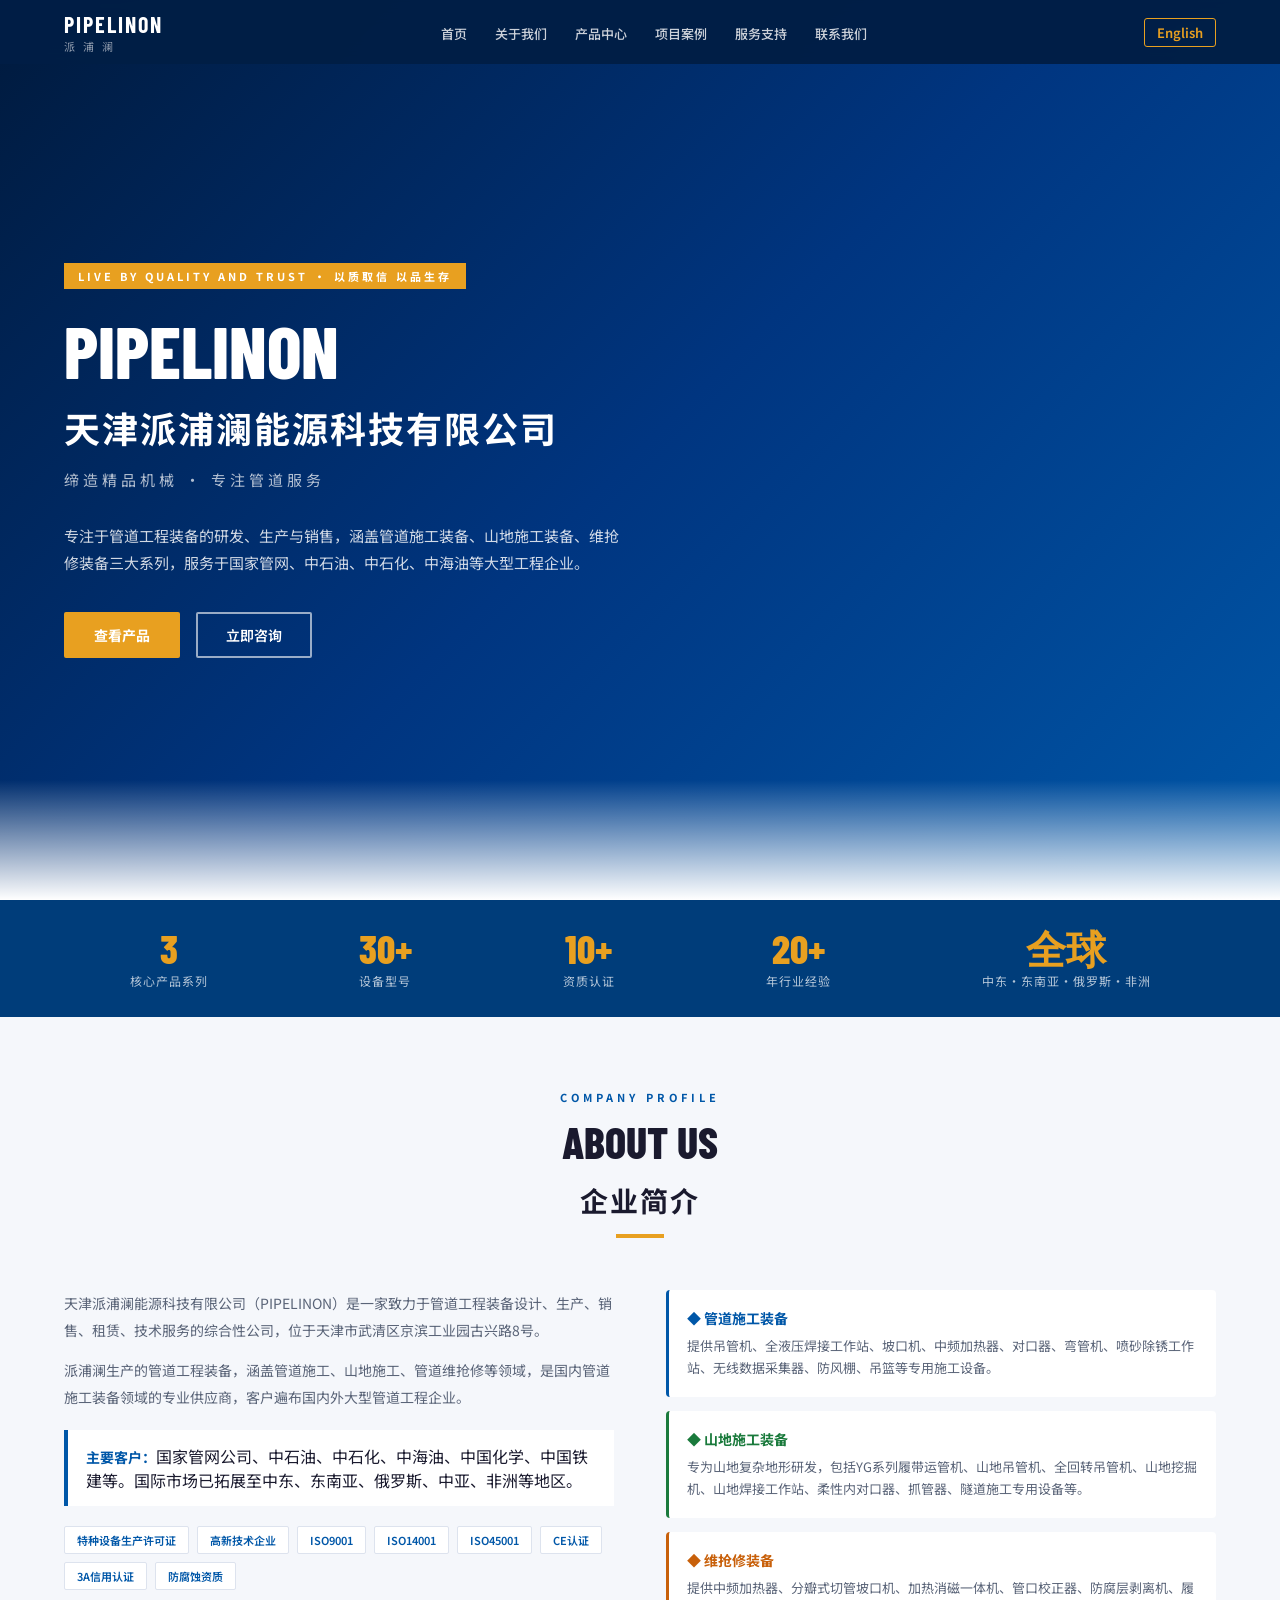
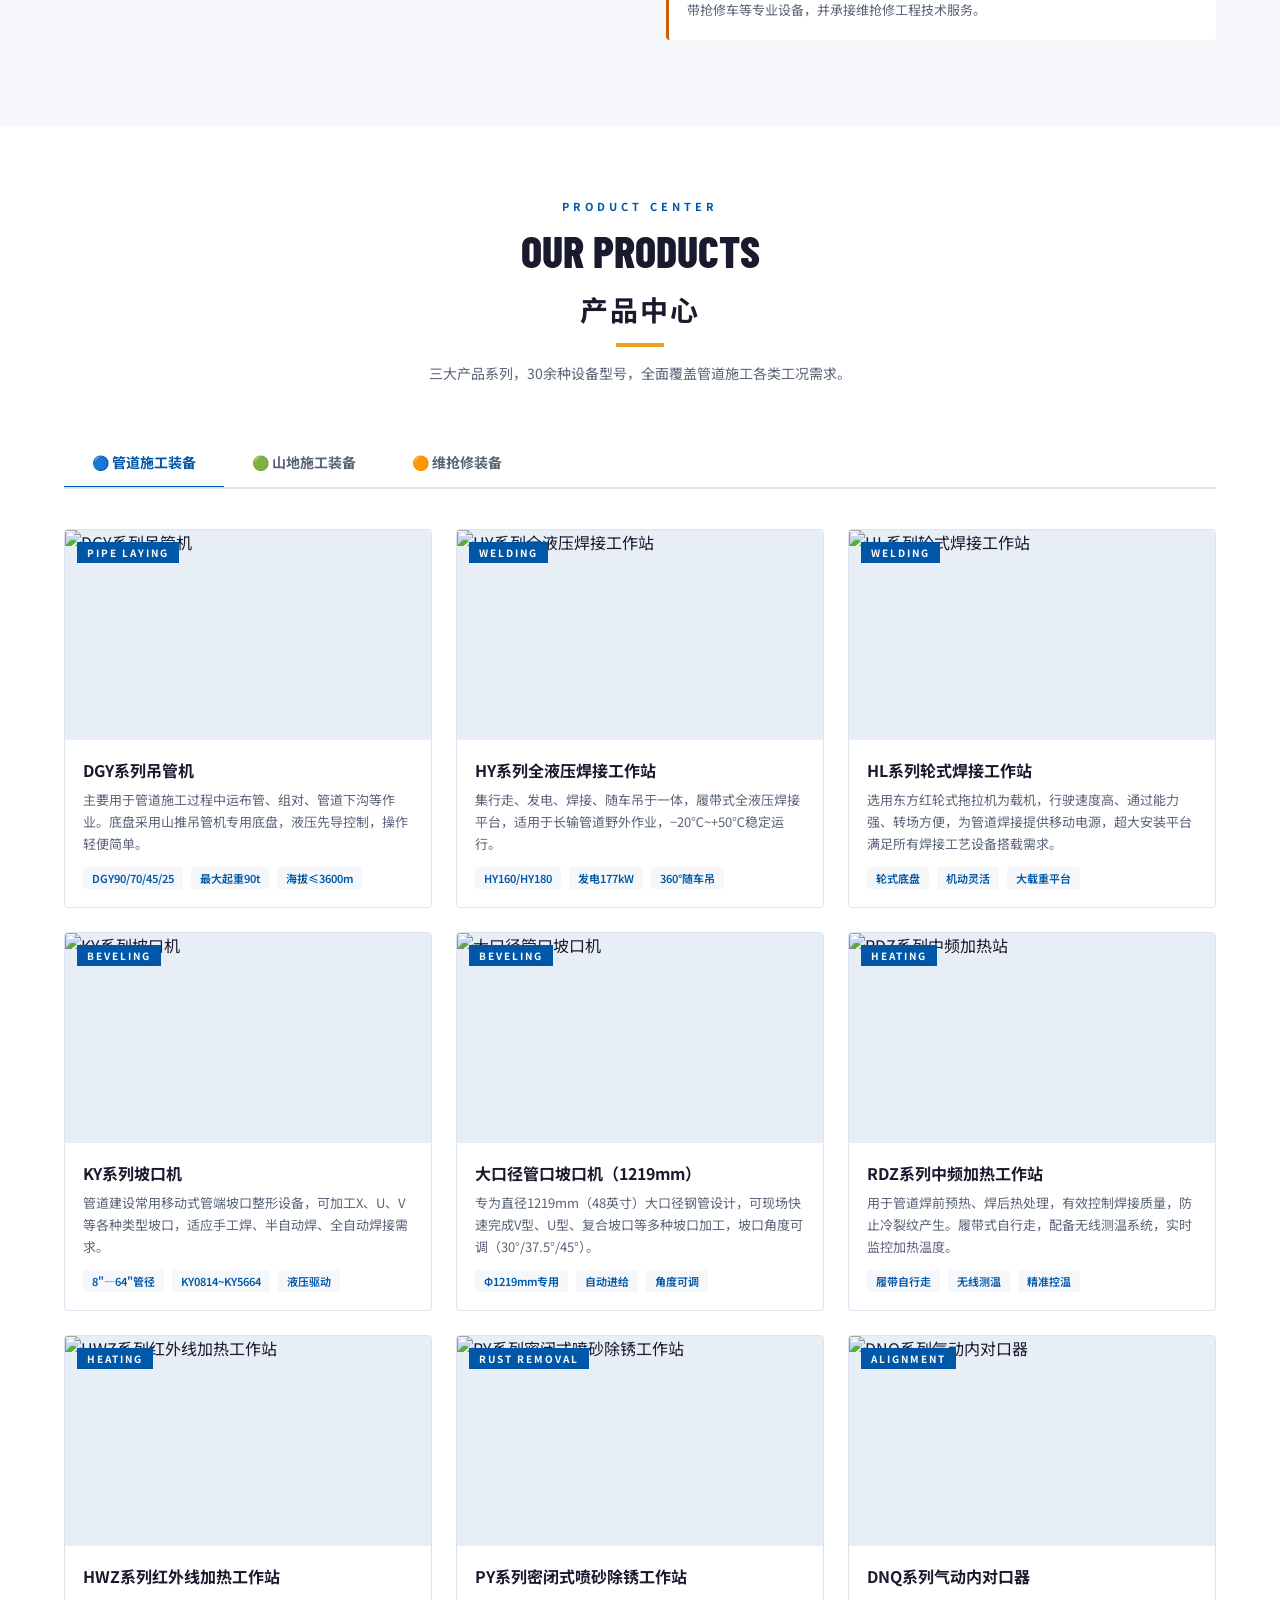
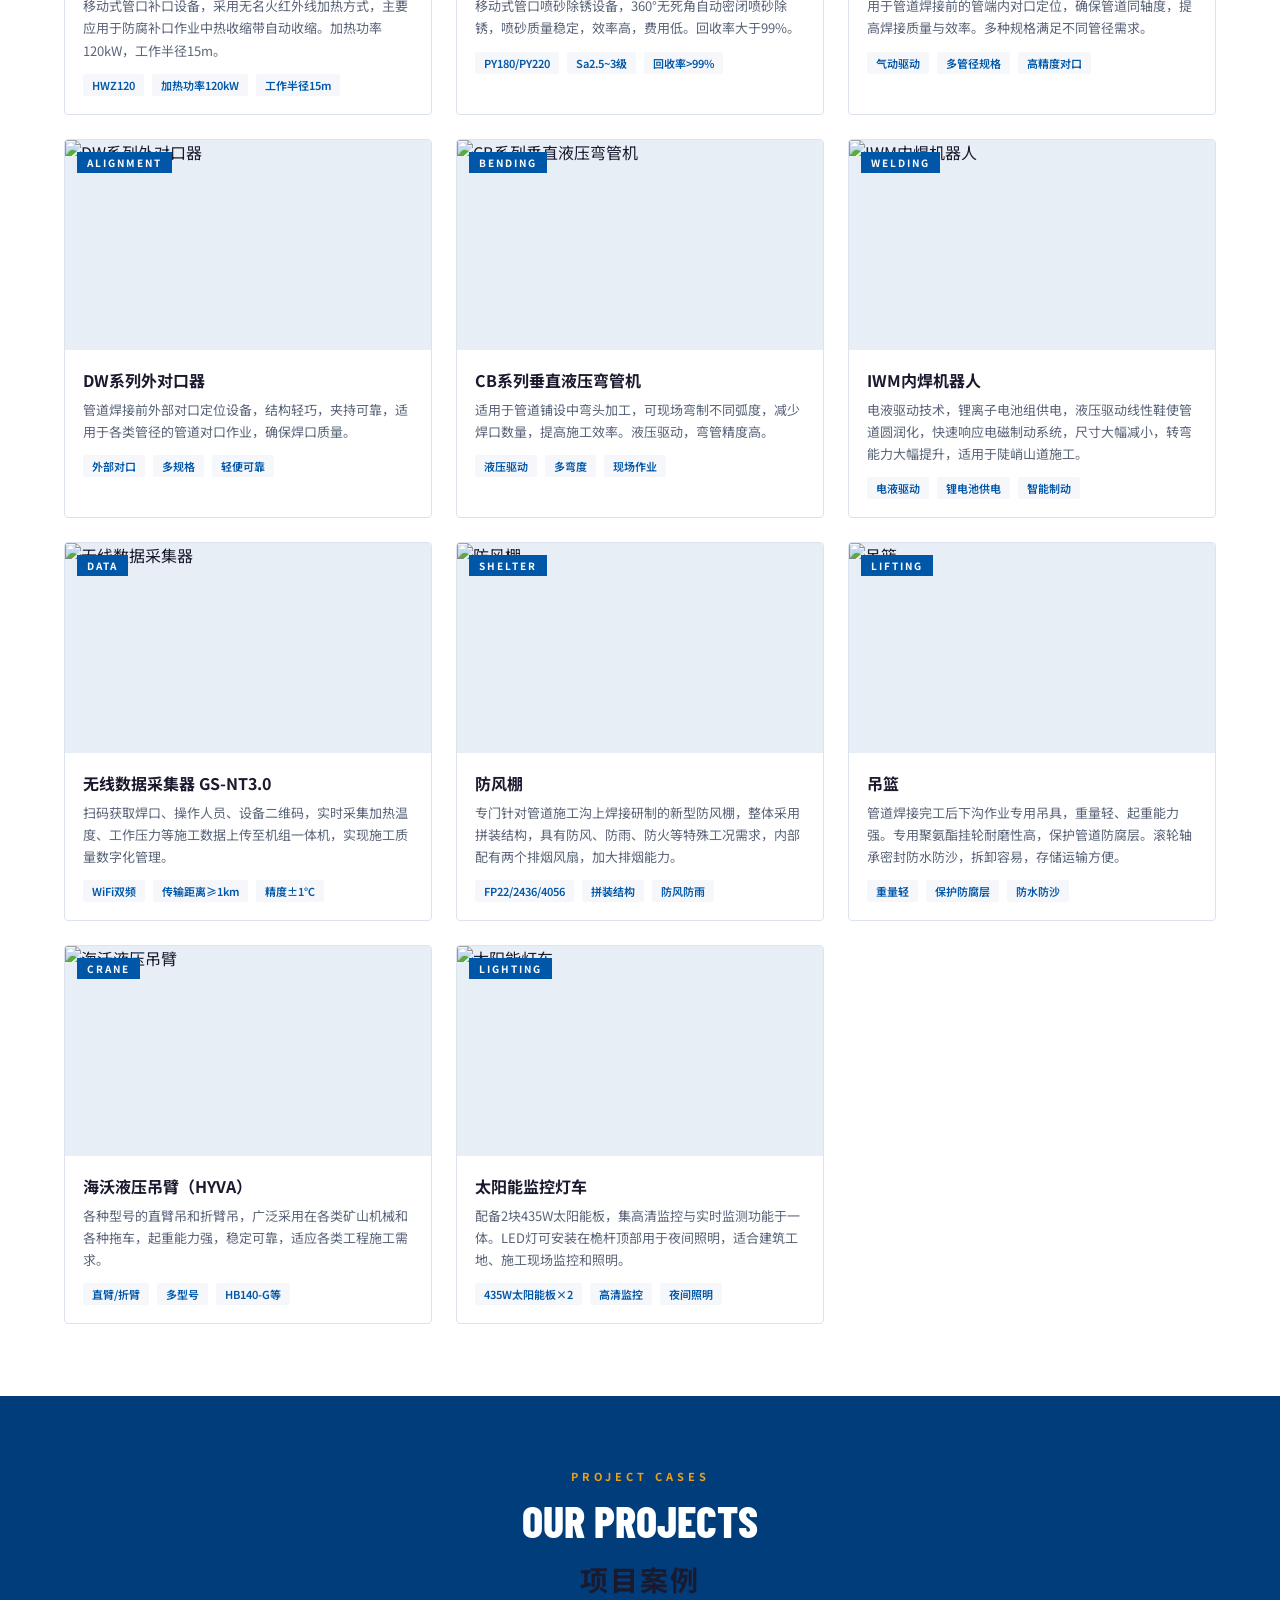
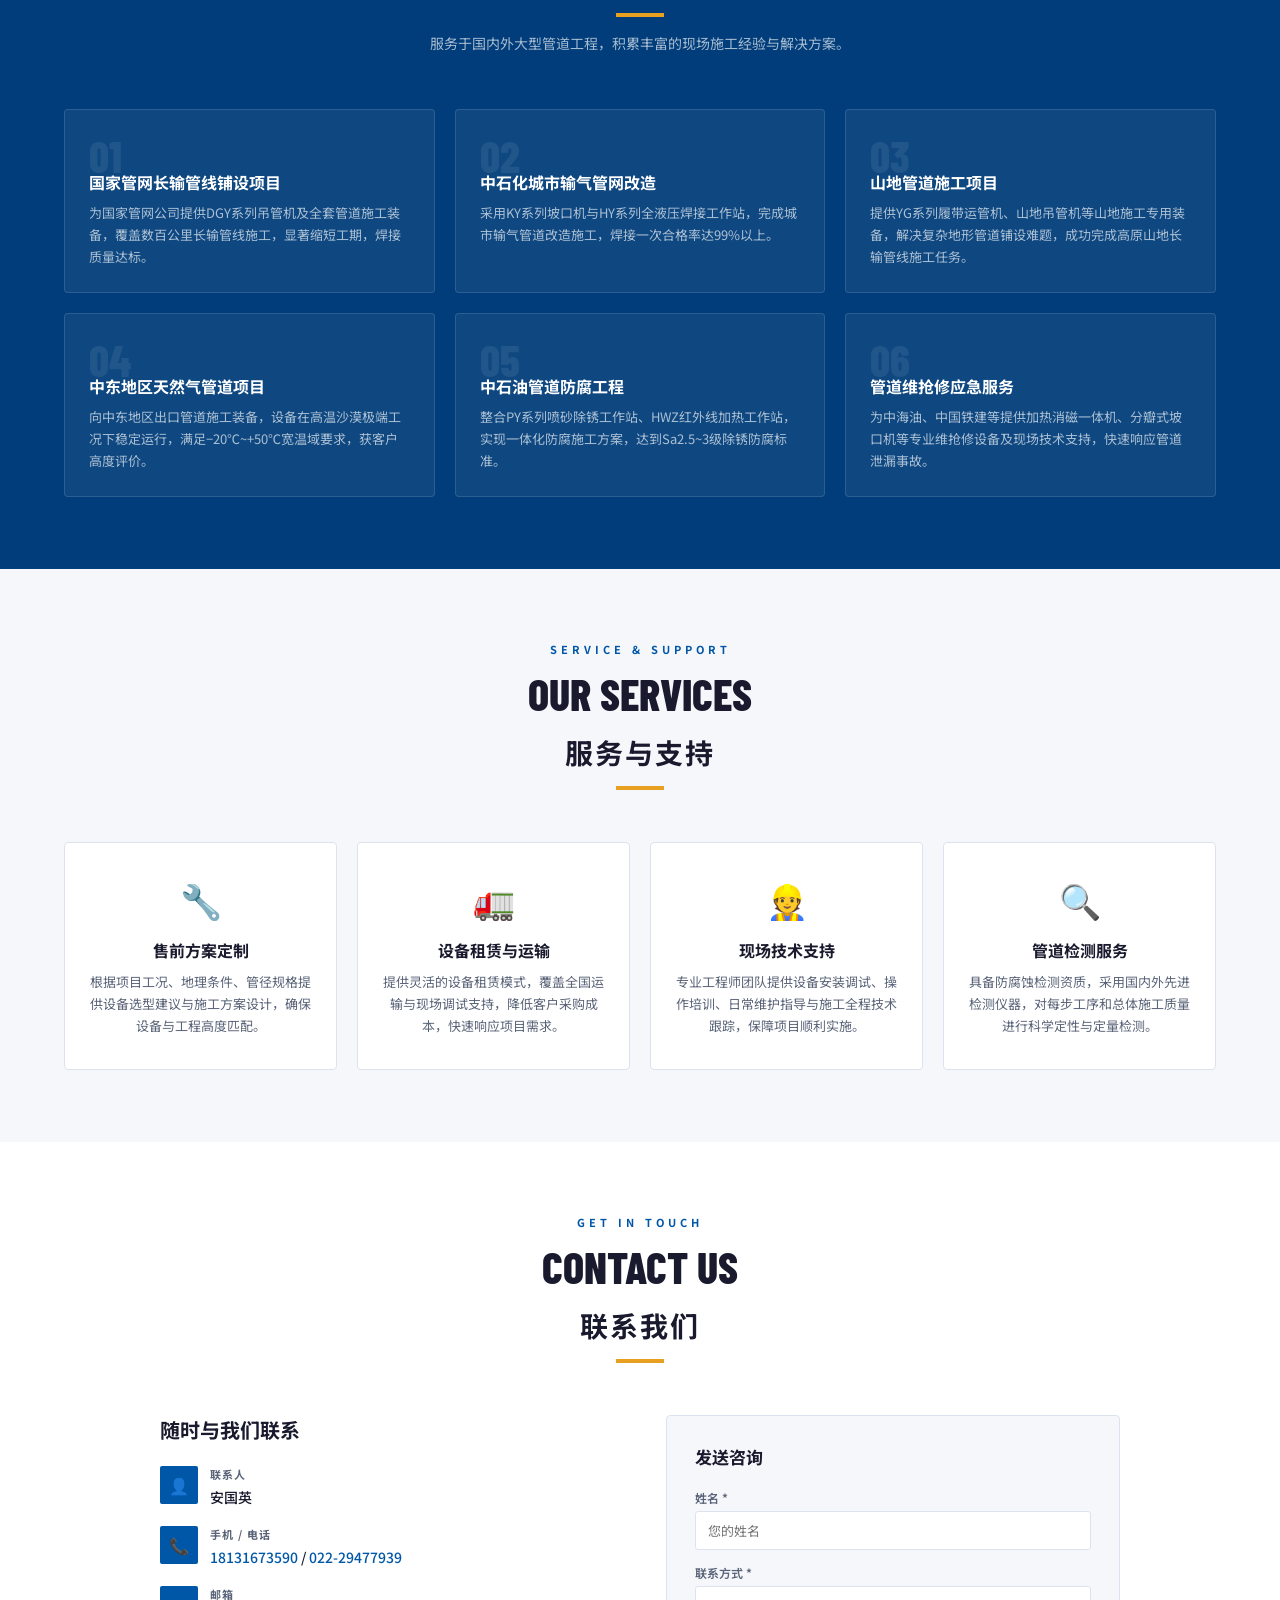
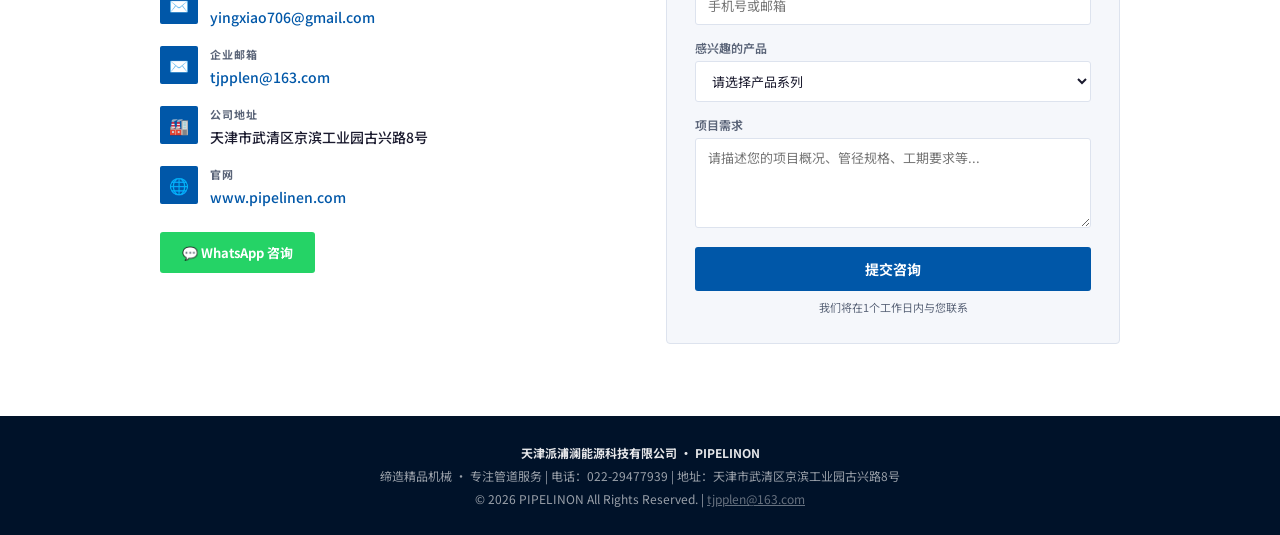
==== commit ecd88492: "Add files via upload" ====
--- a/index.html
+++ b/index.html
@@ -9,23 +9,15 @@
   <link href="https://fonts.googleapis.com/css2?family=Noto+Sans+SC:wght@300;400;500;700;900&family=Barlow+Condensed:wght@400;600;700;800&display=swap" rel="stylesheet" />
   <style>
     :root {
-      --blue: #0057a8;
-      --blue-dark: #003d7a;
-      --blue-light: #1a7fd4;
-      --green: #1a7a3c;
-      --orange: #c8600a;
-      --accent: #e8a020;
-      --text: #1a1a2e;
-      --text-muted: #5a6478;
-      --bg: #f5f7fb;
-      --white: #ffffff;
-      --border: #dde3ee;
+      --blue: #0057a8; --blue-dark: #003d7a; --blue-light: #1a7fd4;
+      --green: #1a7a3c; --orange: #c8600a;
+      --accent: #e8a020; --text: #1a1a2e; --text-muted: #5a6478;
+      --bg: #f5f7fb; --white: #ffffff; --border: #dde3ee;
     }
     *, *::before, *::after { box-sizing: border-box; margin: 0; padding: 0; }
     html { scroll-behavior: smooth; }
     body { font-family: 'Noto Sans SC', sans-serif; color: var(--text); background: var(--white); }
 
-    /* NAV */
     nav {
       position: fixed; top: 0; left: 0; right: 0; z-index: 100;
       background: rgba(0,30,70,0.97); backdrop-filter: blur(10px);
@@ -40,21 +32,13 @@
     .nav-links a:hover { color: var(--accent); }
     .nav-lang { color: var(--accent); text-decoration: none; font-size: 13px; font-weight: 600; border: 1px solid var(--accent); padding: 4px 12px; border-radius: 3px; }
 
-    /* HERO */
     #home {
       min-height: 100vh; background: linear-gradient(135deg, #001a3d 0%, #003580 50%, #0057a8 100%);
       display: flex; align-items: center; padding: 80px 5% 60px;
       position: relative; overflow: hidden;
     }
-    #home::before {
-      content: ''; position: absolute; inset: 0;
-      background: url('images/dgy_crane.jpg') center/cover no-repeat;
-      opacity: 0.15;
-    }
-    #home::after {
-      content: ''; position: absolute; bottom: 0; left: 0; right: 0; height: 120px;
-      background: linear-gradient(transparent, var(--white));
-    }
+    #home::before { content: ''; position: absolute; inset: 0; background: url('images/dgy_crane.jpg') center/cover no-repeat; opacity: 0.15; }
+    #home::after { content: ''; position: absolute; bottom: 0; left: 0; right: 0; height: 120px; background: linear-gradient(transparent, var(--white)); }
     .hero-content { position: relative; z-index: 1; max-width: 720px; }
     .hero-tag { display: inline-block; background: var(--accent); color: white; font-size: 11px; font-weight: 700; letter-spacing: 3px; padding: 5px 14px; margin-bottom: 24px; }
     .hero-title { font-family: 'Barlow Condensed', sans-serif; font-size: clamp(36px, 6vw, 72px); font-weight: 800; color: white; line-height: 1.05; margin-bottom: 12px; }
@@ -62,21 +46,16 @@
     .hero-slogan { font-size: 15px; color: rgba(255,255,255,0.7); letter-spacing: 4px; margin-bottom: 32px; }
     .hero-desc { font-size: 15px; color: rgba(255,255,255,0.82); line-height: 1.8; max-width: 560px; margin-bottom: 36px; }
     .hero-btns { display: flex; gap: 16px; flex-wrap: wrap; }
-    .btn-primary { background: var(--accent); color: white; padding: 13px 30px; font-size: 14px; font-weight: 700; text-decoration: none; border-radius: 2px; letter-spacing: 1px; transition: background 0.2s; }
+    .btn-primary { background: var(--accent); color: white; padding: 13px 30px; font-size: 14px; font-weight: 700; text-decoration: none; border-radius: 2px; transition: background 0.2s; }
     .btn-primary:hover { background: #c8880f; }
     .btn-outline { border: 2px solid rgba(255,255,255,0.6); color: white; padding: 11px 28px; font-size: 14px; font-weight: 600; text-decoration: none; border-radius: 2px; transition: all 0.2s; }
     .btn-outline:hover { border-color: white; background: rgba(255,255,255,0.1); }
 
-    .product-img img { width: 100%; height: 100%; object-fit: contain; background: #f2f6fb; transition: transform 0.4s; }
-    .product-card:hover .product-img img { transform: scale(1.05); }
-
-    /* STATS */
     .stats-bar { background: var(--blue-dark); padding: 28px 5%; display: flex; justify-content: space-around; flex-wrap: wrap; gap: 20px; }
     .stat { text-align: center; color: white; }
     .stat-num { font-family: 'Barlow Condensed', sans-serif; font-size: 40px; font-weight: 800; color: var(--accent); line-height: 1; }
     .stat-label { font-size: 12px; color: rgba(255,255,255,0.7); margin-top: 4px; letter-spacing: 1px; }
 
-    /* SECTION */
     section { padding: 72px 5%; }
     .section-header { text-align: center; margin-bottom: 52px; }
     .section-tag { font-size: 11px; font-weight: 700; letter-spacing: 4px; color: var(--blue); text-transform: uppercase; margin-bottom: 10px; display: block; }
@@ -85,7 +64,6 @@
     .section-desc { color: var(--text-muted); font-size: 14px; line-height: 1.8; max-width: 640px; margin: 14px auto 0; }
     .divider { width: 48px; height: 4px; background: var(--accent); margin: 14px auto 0; }
 
-    /* ABOUT */
     #about { background: var(--bg); }
     .about-grid { display: grid; grid-template-columns: 1fr 1fr; gap: 52px; align-items: start; }
     .about-text p { color: var(--text-muted); font-size: 14px; line-height: 1.9; margin-bottom: 14px; }
@@ -97,41 +75,32 @@
     .field-card h4 { font-size: 14px; font-weight: 700; color: var(--blue); margin-bottom: 7px; }
     .field-card p { font-size: 13px; color: var(--text-muted); line-height: 1.7; }
 
-    /* PRODUCT TABS */
     #products { background: white; }
-    .tab-nav { display: flex; gap: 0; border-bottom: 2px solid var(--border); margin-bottom: 40px; overflow-x: auto; }
-    .tab-btn {
-      padding: 14px 28px; font-size: 14px; font-weight: 700; cursor: pointer;
-      border: none; background: none; color: var(--text-muted);
-      border-bottom: 3px solid transparent; margin-bottom: -2px;
-      white-space: nowrap; transition: all 0.2s; font-family: inherit;
-    }
+    .tab-nav { display: flex; border-bottom: 2px solid var(--border); margin-bottom: 40px; overflow-x: auto; }
+    .tab-btn { padding: 14px 28px; font-size: 14px; font-weight: 700; cursor: pointer; border: none; background: none; color: var(--text-muted); border-bottom: 3px solid transparent; margin-bottom: -2px; white-space: nowrap; transition: all 0.2s; font-family: inherit; }
     .tab-btn.active { color: var(--blue); border-bottom-color: var(--blue); }
     .tab-btn:hover { color: var(--blue); }
     .tab-content { display: none; }
     .tab-content.active { display: block; }
 
-    /* CAT LABEL COLORS */
+    .products-grid { display: grid; grid-template-columns: repeat(auto-fill, minmax(300px, 1fr)); gap: 24px; }
+    .product-card { border: 1px solid var(--border); border-radius: 4px; overflow: hidden; transition: transform 0.2s, box-shadow 0.2s; }
+    .product-card:hover { transform: translateY(-4px); box-shadow: 0 12px 40px rgba(0,57,128,0.12); }
+    .product-img { height: 210px; background: #e8eef5; overflow: hidden; position: relative; }
+    .product-img img { width: 100%; height: 100%; object-fit: cover; object-position: center; transition: transform 0.4s; }
+    .product-card:hover .product-img img { transform: scale(1.05); }
+    .product-cat { position: absolute; top: 12px; left: 12px; color: white; font-size: 10px; font-weight: 700; letter-spacing: 2px; padding: 3px 10px; }
     .cat-blue { background: var(--blue); }
     .cat-green { background: var(--green); }
     .cat-orange { background: var(--orange); }
-
-    .products-grid { display: grid; grid-template-columns: repeat(auto-fill, minmax(300px, 1fr)); gap: 24px; }
-    .product-card { border: 1px solid var(--border); border-radius: 4px; overflow: hidden; transition: transform 0.2s, box-shadow 0.2s; }
-    .product-card:hover { transform: translateY(-4px); box-shadow: 0 12px 40px rgba(0,57,128,0.12); }
-    .product-img { height: 200px; background: #e8eef5; overflow: hidden; position: relative; }
-    .product-img img { width: 100%; height: 100%; object-fit: cover; transition: transform 0.4s; }
-    .product-card:hover .product-img img { transform: scale(1.05); }
-    .product-cat { position: absolute; top: 12px; left: 12px; color: white; font-size: 10px; font-weight: 700; letter-spacing: 2px; padding: 3px 10px; }
     .product-body { padding: 18px; }
     .product-body h3 { font-size: 16px; font-weight: 700; color: var(--text); margin-bottom: 7px; }
     .product-body p { font-size: 13px; color: var(--text-muted); line-height: 1.7; margin-bottom: 12px; }
     .product-specs { display: flex; gap: 8px; flex-wrap: wrap; }
     .spec-tag { background: var(--bg); color: var(--blue); font-size: 11px; padding: 3px 9px; border-radius: 2px; font-weight: 600; }
-    .spec-tag-green { background: #e8f5ee; color: var(--green); }
-    .spec-tag-orange { background: #fef0e6; color: var(--orange); }
-
-    /* PROJECTS */
+    .spec-green { background: #e8f5ee; color: var(--green); }
+    .spec-orange { background: #fef0e6; color: var(--orange); }
+
     #projects { background: var(--blue-dark); }
     #projects .section-title { color: white; }
     #projects .section-tag { color: var(--accent); }
@@ -143,7 +112,6 @@
     .project-card h3 { font-size: 16px; font-weight: 700; color: white; margin-bottom: 8px; }
     .project-card p { font-size: 13px; color: rgba(255,255,255,0.65); line-height: 1.7; }
 
-    /* SERVICES */
     #services { background: var(--bg); }
     .services-grid { display: grid; grid-template-columns: repeat(auto-fit, minmax(240px, 1fr)); gap: 20px; }
     .service-card { text-align: center; padding: 32px 20px; border: 1px solid var(--border); border-radius: 4px; background: white; transition: border-color 0.2s, box-shadow 0.2s; }
@@ -152,7 +120,6 @@
     .service-card h3 { font-size: 16px; font-weight: 700; color: var(--text); margin-bottom: 9px; }
     .service-card p { font-size: 13px; color: var(--text-muted); line-height: 1.7; }
 
-    /* CONTACT */
     #contact { background: white; }
     .contact-grid { display: grid; grid-template-columns: 1fr 1fr; gap: 52px; max-width: 960px; margin: 0 auto; }
     .contact-info h3 { font-size: 20px; font-weight: 700; color: var(--text); margin-bottom: 22px; }
@@ -166,22 +133,16 @@
     .contact-form h3 { font-size: 17px; font-weight: 700; color: var(--text); margin-bottom: 20px; }
     .form-group { margin-bottom: 14px; }
     .form-group label { display: block; font-size: 12px; font-weight: 600; color: var(--text-muted); margin-bottom: 5px; }
-    .form-group input, .form-group textarea, .form-group select {
-      width: 100%; border: 1px solid var(--border); border-radius: 3px;
-      padding: 9px 12px; font-size: 13px; font-family: inherit;
-      color: var(--text); background: white; transition: border-color 0.2s;
-    }
+    .form-group input, .form-group textarea, .form-group select { width: 100%; border: 1px solid var(--border); border-radius: 3px; padding: 9px 12px; font-size: 13px; font-family: inherit; color: var(--text); background: white; transition: border-color 0.2s; }
     .form-group input:focus, .form-group textarea:focus, .form-group select:focus { outline: none; border-color: var(--blue); }
     .form-group textarea { height: 90px; resize: vertical; }
     .form-submit { width: 100%; background: var(--blue); color: white; border: none; padding: 12px; font-size: 14px; font-weight: 700; border-radius: 3px; cursor: pointer; font-family: inherit; transition: background 0.2s; }
     .form-submit:hover { background: var(--blue-dark); }
     .form-note { font-size: 11px; color: var(--text-muted); margin-top: 8px; text-align: center; }
 
-    /* FOOTER */
     footer { background: #001229; color: rgba(255,255,255,0.6); padding: 28px 5%; text-align: center; font-size: 12px; }
     footer strong { color: rgba(255,255,255,0.9); }
 
-    /* RESPONSIVE */
     @media (max-width: 768px) {
       .nav-links { display: none; }
       .about-grid, .contact-grid { grid-template-columns: 1fr; }
@@ -190,7 +151,6 @@
 </head>
 <body>
 
-<!-- NAV -->
 <nav>
   <a class="nav-logo" href="#home">
     <div>
@@ -206,10 +166,9 @@
     <li><a href="#services">服务支持</a></li>
     <li><a href="#contact">联系我们</a></li>
   </ul>
-  <a class="nav-lang" href="index-en.html">English</a>
+  <a class="nav-lang" href="index-en">English</a>
 </nav>
 
-<!-- HERO -->
 <section id="home">
   <div class="hero-content">
     <span class="hero-tag">LIVE BY QUALITY AND TRUST · 以质取信 以品生存</span>
@@ -224,7 +183,6 @@
   </div>
 </section>
 
-<!-- STATS -->
 <div class="stats-bar">
   <div class="stat"><div class="stat-num">3</div><div class="stat-label">核心产品系列</div></div>
   <div class="stat"><div class="stat-num">30+</div><div class="stat-label">设备型号</div></div>
@@ -233,7 +191,6 @@
   <div class="stat"><div class="stat-num">全球</div><div class="stat-label">中东·东南亚·俄罗斯·非洲</div></div>
 </div>
 
-<!-- ABOUT -->
 <section id="about">
   <div class="section-header">
     <span class="section-tag">COMPANY PROFILE</span>
@@ -262,21 +219,20 @@
     <div>
       <div class="field-card">
         <h4>◆ 管道施工装备</h4>
-        <p>提供吊管机、全液压焊接工作站、坡口机、中频加热器、对口器、弯管机、喷砂除锈工作站、无线数据采集器、防风棚、吊篮等15种专用施工设备。</p>
-      </div>
-      <div class="field-card" style="border-left-color: var(--green);">
-        <h4 style="color:var(--green);">◆ 山地施工装备</h4>
+        <p>提供吊管机、全液压焊接工作站、坡口机、中频加热器、对口器、弯管机、喷砂除锈工作站、无线数据采集器、防风棚、吊篮等专用施工设备。</p>
+      </div>
+      <div class="field-card" style="border-left-color:var(--green)">
+        <h4 style="color:var(--green)">◆ 山地施工装备</h4>
         <p>专为山地复杂地形研发，包括YG系列履带运管机、山地吊管机、全回转吊管机、山地挖掘机、山地焊接工作站、柔性内对口器、抓管器、隧道施工专用设备等。</p>
       </div>
-      <div class="field-card" style="border-left-color: var(--orange);">
-        <h4 style="color:var(--orange);">◆ 维抢修装备</h4>
+      <div class="field-card" style="border-left-color:var(--orange)">
+        <h4 style="color:var(--orange)">◆ 维抢修装备</h4>
         <p>提供中频加热器、分瓣式切管坡口机、加热消磁一体机、管口校正器、防腐层剥离机、履带抢修车等专业设备，并承接维抢修工程技术服务。</p>
       </div>
     </div>
   </div>
 </section>
 
-<!-- PRODUCTS -->
 <section id="products">
   <div class="section-header">
     <span class="section-tag">PRODUCT CENTER</span>
@@ -285,349 +241,288 @@
     <div class="divider"></div>
     <p class="section-desc">三大产品系列，30余种设备型号，全面覆盖管道施工各类工况需求。</p>
   </div>
-
-  <!-- TAB NAV -->
   <div class="tab-nav">
-    <button class="tab-btn active" onclick="showTab('tab1')">🔵 管道施工装备</button>
-    <button class="tab-btn" onclick="showTab('tab2')">🟢 山地施工装备</button>
-    <button class="tab-btn" onclick="showTab('tab3')">🟠 维抢修装备</button>
-  </div>
-
-  <!-- TAB 1: 管道施工装备 -->
+    <button class="tab-btn active" onclick="showTab('tab1',this)">🔵 管道施工装备</button>
+    <button class="tab-btn" onclick="showTab('tab2',this)">🟢 山地施工装备</button>
+    <button class="tab-btn" onclick="showTab('tab3',this)">🟠 维抢修装备</button>
+  </div>
+
+  <!-- 管道施工装备 -->
   <div class="tab-content active" id="tab1">
     <div class="products-grid">
 
       <div class="product-card">
-        <div class="product-img">
-          <img src="images/dgy_crane.jpg" alt="DGY系列吊管机" loading="lazy" />
-          <span class="product-cat cat-blue">PIPE LAYING</span>
-        </div>
-        <div class="product-body">
-          <h3>DGY系列吊管机（履带起重机）</h3>
+        <div class="product-img"><img src="images/dgy_crane.jpg" alt="DGY系列吊管机" loading="lazy" /><span class="product-cat cat-blue">PIPE LAYING</span></div>
+        <div class="product-body">
+          <h3>DGY系列吊管机</h3>
           <p>主要用于管道施工过程中运布管、组对、管道下沟等作业。底盘采用山推吊管机专用底盘，液压先导控制，操作轻便简单。</p>
-          <div class="product-specs">
-            <span class="spec-tag">DGY90 / 70 / 45 / 25</span>
-            <span class="spec-tag">最大起重 90t</span>
-            <span class="spec-tag">适用海拔≤3600m</span>
-          </div>
-        </div>
-      </div>
-
-      <div class="product-card">
-        <div class="product-img">
-          <img src="images/hy_welding.jpg" alt="HY系列全液压焊接工作站" loading="lazy" />
-          <span class="product-cat cat-blue">WELDING</span>
-        </div>
+          <div class="product-specs"><span class="spec-tag">DGY90/70/45/25</span><span class="spec-tag">最大起重90t</span><span class="spec-tag">海拔≤3600m</span></div>
+        </div>
+      </div>
+
+      <div class="product-card">
+        <div class="product-img"><img src="images/hy_welding.jpg" alt="HY系列全液压焊接工作站" loading="lazy" /><span class="product-cat cat-blue">WELDING</span></div>
         <div class="product-body">
           <h3>HY系列全液压焊接工作站</h3>
-          <p>集行走、发电、焊接、随车吊于一体，履带式全液压焊接平台，适用于长输管道野外作业。−20℃~+50℃环境温度下稳定运行。</p>
-          <div class="product-specs">
-            <span class="spec-tag">HY160 / HY180</span>
-            <span class="spec-tag">发电 177kW</span>
-            <span class="spec-tag">360°随车吊</span>
-          </div>
-        </div>
-      </div>
-
-      <div class="product-card">
-        <div class="product-img">
-          <img src="images/ky_beveling.jpg" alt="KY系列坡口机" loading="lazy" />
-          <span class="product-cat cat-blue">BEVELING</span>
-        </div>
+          <p>集行走、发电、焊接、随车吊于一体，履带式全液压焊接平台，适用于长输管道野外作业，−20℃~+50℃稳定运行。</p>
+          <div class="product-specs"><span class="spec-tag">HY160/HY180</span><span class="spec-tag">发电177kW</span><span class="spec-tag">360°随车吊</span></div>
+        </div>
+      </div>
+
+      <div class="product-card">
+        <div class="product-img"><img src="images/wheel_welding.jpg" alt="HL系列轮式焊接工作站" loading="lazy" /><span class="product-cat cat-blue">WELDING</span></div>
+        <div class="product-body">
+          <h3>HL系列轮式焊接工作站</h3>
+          <p>选用东方红轮式拖拉机为载机，行驶速度高、通过能力强、转场方便，为管道焊接提供移动电源，超大安装平台满足所有焊接工艺设备搭载需求。</p>
+          <div class="product-specs"><span class="spec-tag">轮式底盘</span><span class="spec-tag">机动灵活</span><span class="spec-tag">大载重平台</span></div>
+        </div>
+      </div>
+
+      <div class="product-card">
+        <div class="product-img"><img src="images/ky_beveling.jpg" alt="KY系列坡口机" loading="lazy" /><span class="product-cat cat-blue">BEVELING</span></div>
         <div class="product-body">
           <h3>KY系列坡口机</h3>
-          <p>管道建设常用移动式管端坡口整形设备，可出X、U、V等各种类型坡口，适应手工焊、半自动焊、全自动焊接需求。</p>
-          <div class="product-specs">
-            <span class="spec-tag">8"—64" 管径</span>
-            <span class="spec-tag">KY0814~KY5664</span>
-            <span class="spec-tag">液压马达驱动</span>
-          </div>
-        </div>
-      </div>
-
-      <div class="product-card">
-        <div class="product-img">
-          <img src="images/mid_heating.jpg" alt="中频加热工作站" loading="lazy" />
-          <span class="product-cat cat-blue">HEATING</span>
-        </div>
-        <div class="product-body">
-          <h3>中频加热器 / 中频加热工作站</h3>
-          <p>用于管道焊前预热、焊后热处理，有效控制焊接质量，防止冷裂纹产生。配备无线测温系统，实时监控加热温度。</p>
-          <div class="product-specs">
-            <span class="spec-tag">履带式自行走</span>
-            <span class="spec-tag">无线测温</span>
-            <span class="spec-tag">精准控温</span>
-          </div>
-        </div>
-      </div>
-
-      <div class="product-card">
-        <div class="product-img">
-          <img src="images/py_sandblast.jpg" alt="PY系列密闭式喷砂除锈工作站" loading="lazy" />
-          <span class="product-cat cat-blue">RUST REMOVAL</span>
-        </div>
+          <p>管道建设常用移动式管端坡口整形设备，可加工X、U、V等各种类型坡口，适应手工焊、半自动焊、全自动焊接需求。</p>
+          <div class="product-specs"><span class="spec-tag">8"—64"管径</span><span class="spec-tag">KY0814~KY5664</span><span class="spec-tag">液压驱动</span></div>
+        </div>
+      </div>
+
+      <div class="product-card">
+        <div class="product-img"><img src="images/large_beveling.jpg" alt="大口径管口坡口机" loading="lazy" /><span class="product-cat cat-blue">BEVELING</span></div>
+        <div class="product-body">
+          <h3>大口径管口坡口机（1219mm）</h3>
+          <p>专为直径1219mm（48英寸）大口径钢管设计，可现场快速完成V型、U型、复合坡口等多种坡口加工，坡口角度可调（30°/37.5°/45°）。</p>
+          <div class="product-specs"><span class="spec-tag">Φ1219mm专用</span><span class="spec-tag">自动进给</span><span class="spec-tag">角度可调</span></div>
+        </div>
+      </div>
+
+      <div class="product-card">
+        <div class="product-img"><img src="images/mid_heating.jpg" alt="RDZ系列中频加热站" loading="lazy" /><span class="product-cat cat-blue">HEATING</span></div>
+        <div class="product-body">
+          <h3>RDZ系列中频加热工作站</h3>
+          <p>用于管道焊前预热、焊后热处理，有效控制焊接质量，防止冷裂纹产生。履带式自行走，配备无线测温系统，实时监控加热温度。</p>
+          <div class="product-specs"><span class="spec-tag">履带自行走</span><span class="spec-tag">无线测温</span><span class="spec-tag">精准控温</span></div>
+        </div>
+      </div>
+
+      <div class="product-card">
+        <div class="product-img"><img src="images/hwz_infrared.jpg" alt="HWZ系列红外线加热工作站" loading="lazy" /><span class="product-cat cat-blue">HEATING</span></div>
+        <div class="product-body">
+          <h3>HWZ系列红外线加热工作站</h3>
+          <p>移动式管口补口设备，采用无名火红外线加热方式，主要应用于防腐补口作业中热收缩带自动收缩。加热功率120kW，工作半径15m。</p>
+          <div class="product-specs"><span class="spec-tag">HWZ120</span><span class="spec-tag">加热功率120kW</span><span class="spec-tag">工作半径15m</span></div>
+        </div>
+      </div>
+
+      <div class="product-card">
+        <div class="product-img"><img src="images/py_sandblast.jpg" alt="PY系列密闭式喷砂除锈工作站" loading="lazy" /><span class="product-cat cat-blue">RUST REMOVAL</span></div>
         <div class="product-body">
           <h3>PY系列密闭式喷砂除锈工作站</h3>
-          <p>移动式管口喷砂除锈设备，由液控履带行走底盘、发电机组、空压机组、喷砂回收机组组成，360°无死角自动密闭喷砂除锈，效率高、费用低。</p>
-          <div class="product-specs">
-            <span class="spec-tag">PY180 / PY220</span>
-            <span class="spec-tag">Sa2.5~3级</span>
-            <span class="spec-tag">回收率>99%</span>
-          </div>
-        </div>
-      </div>
-
-      <div class="product-card">
-        <div class="product-img">
-          <img src="images/hwz_infrared.jpg" alt="HWZ系列红外线加热工作站" loading="lazy" />
-          <span class="product-cat cat-blue">HEATING</span>
-        </div>
-        <div class="product-body">
-          <h3>HWZ系列红外线加热工作站</h3>
-          <p>移动式管口补口设备，由液控履带行走底盘、发电机组、加热控制柜、红外线加热器等组成，采用无名火红外线加热，主要用于防腐补口作业中热收缩带自动收缩。</p>
-          <div class="product-specs">
-            <span class="spec-tag">HWZ120</span>
-            <span class="spec-tag">加热功率 120kW</span>
-            <span class="spec-tag">工作半径 15m</span>
-          </div>
-        </div>
-      </div>
-
-      <div class="product-card">
-        <div class="product-img">
-          <img src="images/ky_beveling.jpg" alt="外对口器气动内对口器" loading="lazy" />
-          <span class="product-cat cat-blue">ALIGNMENT</span>
-        </div>
-        <div class="product-body">
-          <h3>外对口器 / 气动内对口器</h3>
-          <p>用于管道焊接前的管端对口定位，确保管道同轴度，提高焊接质量与效率。多种规格满足不同管径需求。</p>
-          <div class="product-specs">
-            <span class="spec-tag">多口径规格</span>
-            <span class="spec-tag">液压/气动</span>
-            <span class="spec-tag">高精度对口</span>
-          </div>
-        </div>
-      </div>
-
-      <div class="product-card">
-        <div class="product-img">
-          <img src="images/wireless_data.jpg" alt="无线数据采集器" loading="lazy" />
-          <span class="product-cat cat-blue">DATA</span>
-        </div>
+          <p>移动式管口喷砂除锈设备，360°无死角自动密闭喷砂除锈，喷砂质量稳定，效率高，费用低。回收率大于99%。</p>
+          <div class="product-specs"><span class="spec-tag">PY180/PY220</span><span class="spec-tag">Sa2.5~3级</span><span class="spec-tag">回收率>99%</span></div>
+        </div>
+      </div>
+
+      <div class="product-card">
+        <div class="product-img"><img src="images/inner_aligner.jpg" alt="DNQ系列气动内对口器" loading="lazy" /><span class="product-cat cat-blue">ALIGNMENT</span></div>
+        <div class="product-body">
+          <h3>DNQ系列气动内对口器</h3>
+          <p>用于管道焊接前的管端内对口定位，确保管道同轴度，提高焊接质量与效率。多种规格满足不同管径需求。</p>
+          <div class="product-specs"><span class="spec-tag">气动驱动</span><span class="spec-tag">多管径规格</span><span class="spec-tag">高精度对口</span></div>
+        </div>
+      </div>
+
+      <div class="product-card">
+        <div class="product-img"><img src="images/outer_aligner.jpg" alt="DW系列外对口器" loading="lazy" /><span class="product-cat cat-blue">ALIGNMENT</span></div>
+        <div class="product-body">
+          <h3>DW系列外对口器</h3>
+          <p>管道焊接前外部对口定位设备，结构轻巧，夹持可靠，适用于各类管径的管道对口作业，确保焊口质量。</p>
+          <div class="product-specs"><span class="spec-tag">外部对口</span><span class="spec-tag">多规格</span><span class="spec-tag">轻便可靠</span></div>
+        </div>
+      </div>
+
+      <div class="product-card">
+        <div class="product-img"><img src="images/pipe_bender.jpg" alt="CB系列垂直液压弯管机" loading="lazy" /><span class="product-cat cat-blue">BENDING</span></div>
+        <div class="product-body">
+          <h3>CB系列垂直液压弯管机</h3>
+          <p>适用于管道铺设中弯头加工，可现场弯制不同弧度，减少焊口数量，提高施工效率。液压驱动，弯管精度高。</p>
+          <div class="product-specs"><span class="spec-tag">液压驱动</span><span class="spec-tag">多弯度</span><span class="spec-tag">现场作业</span></div>
+        </div>
+      </div>
+
+      <div class="product-card">
+        <div class="product-img"><img src="images/inner_welder.jpg" alt="IWM内焊机器人" loading="lazy" /><span class="product-cat cat-blue">WELDING</span></div>
+        <div class="product-body">
+          <h3>IWM内焊机器人</h3>
+          <p>电液驱动技术，锂离子电池组供电，液压驱动线性鞋使管道圆润化，快速响应电磁制动系统，尺寸大幅减小，转弯能力大幅提升，适用于陡峭山道施工。</p>
+          <div class="product-specs"><span class="spec-tag">电液驱动</span><span class="spec-tag">锂电池供电</span><span class="spec-tag">智能制动</span></div>
+        </div>
+      </div>
+
+      <div class="product-card">
+        <div class="product-img"><img src="images/wireless_data.jpg" alt="无线数据采集器" loading="lazy" /><span class="product-cat cat-blue">DATA</span></div>
         <div class="product-body">
           <h3>无线数据采集器 GS-NT3.0</h3>
-          <p>扫码获取焊口二维码、操作人员二维码、设备二维码，实时采集加热温度、工作压力等设备工作信息上传至机组一体机。</p>
-          <div class="product-specs">
-            <span class="spec-tag">WiFi双频传输</span>
-            <span class="spec-tag">传输距离≥1km</span>
-            <span class="spec-tag">精度±1℃</span>
-          </div>
-        </div>
-      </div>
-
-    </div>
-  </div>
-
-  <!-- TAB 2: 山地施工装备 -->
+          <p>扫码获取焊口、操作人员、设备二维码，实时采集加热温度、工作压力等施工数据上传至机组一体机，实现施工质量数字化管理。</p>
+          <div class="product-specs"><span class="spec-tag">WiFi双频</span><span class="spec-tag">传输距离≥1km</span><span class="spec-tag">精度±1℃</span></div>
+        </div>
+      </div>
+
+      <div class="product-card">
+        <div class="product-img"><img src="images/wind_shelter.jpg" alt="防风棚" loading="lazy" /><span class="product-cat cat-blue">SHELTER</span></div>
+        <div class="product-body">
+          <h3>防风棚</h3>
+          <p>专门针对管道施工沟上焊接研制的新型防风棚，整体采用拼装结构，具有防风、防雨、防火等特殊工况需求，内部配有两个排烟风扇，加大排烟能力。</p>
+          <div class="product-specs"><span class="spec-tag">FP22/2436/4056</span><span class="spec-tag">拼装结构</span><span class="spec-tag">防风防雨</span></div>
+        </div>
+      </div>
+
+      <div class="product-card">
+        <div class="product-img"><img src="images/pipe_basket.jpg" alt="吊篮" loading="lazy" /><span class="product-cat cat-blue">LIFTING</span></div>
+        <div class="product-body">
+          <h3>吊篮</h3>
+          <p>管道焊接完工后下沟作业专用吊具，重量轻、起重能力强。专用聚氨酯挂轮耐磨性高，保护管道防腐层。滚轮轴承密封防水防沙，拆卸容易，存储运输方便。</p>
+          <div class="product-specs"><span class="spec-tag">重量轻</span><span class="spec-tag">保护防腐层</span><span class="spec-tag">防水防沙</span></div>
+        </div>
+      </div>
+
+      <div class="product-card">
+        <div class="product-img"><img src="images/hyva_crane_arm.jpg" alt="海沃液压吊臂" loading="lazy" /><span class="product-cat cat-blue">CRANE</span></div>
+        <div class="product-body">
+          <h3>海沃液压吊臂（HYVA）</h3>
+          <p>各种型号的直臂吊和折臂吊，广泛采用在各类矿山机械和各种拖车，起重能力强，稳定可靠，适应各类工程施工需求。</p>
+          <div class="product-specs"><span class="spec-tag">直臂/折臂</span><span class="spec-tag">多型号</span><span class="spec-tag">HB140-G等</span></div>
+        </div>
+      </div>
+
+      <div class="product-card">
+        <div class="product-img"><img src="images/solar_light.jpg" alt="太阳能灯车" loading="lazy" /><span class="product-cat cat-blue">LIGHTING</span></div>
+        <div class="product-body">
+          <h3>太阳能监控灯车</h3>
+          <p>配备2块435W太阳能板，集高清监控与实时监测功能于一体。LED灯可安装在桅杆顶部用于夜间照明，适合建筑工地、施工现场监控和照明。</p>
+          <div class="product-specs"><span class="spec-tag">435W太阳能板×2</span><span class="spec-tag">高清监控</span><span class="spec-tag">夜间照明</span></div>
+        </div>
+      </div>
+
+    </div>
+  </div>
+
+  <!-- 山地施工装备 -->
   <div class="tab-content" id="tab2">
     <div class="products-grid">
 
       <div class="product-card">
-        <div class="product-img">
-          <img src="images/yg_transport.jpg" alt="YG系列履带运管机" loading="lazy" />
-          <span class="product-cat cat-green">TRANSPORT</span>
-        </div>
+        <div class="product-img"><img src="images/dgy_crane.jpg" alt="YG系列履带运管机" loading="lazy" /><span class="product-cat cat-green">TRANSPORT</span></div>
         <div class="product-body">
           <h3>YG系列履带运管机</h3>
-          <p>派浦澜推出的山地型管道施工设备，具有吊取功能、运输钢管和可选助推功能。能够适应山地等复杂施工环境，无线遥控操作半径可达100m。</p>
-          <div class="product-specs">
-            <span class="spec-tag spec-tag-green">YG56Y</span>
-            <span class="spec-tag spec-tag-green">最大运管 25t</span>
-            <span class="spec-tag spec-tag-green">最大管径 1422mm</span>
-          </div>
-        </div>
-      </div>
-
-      <div class="product-card">
-        <div class="product-img">
-          <img src="images/mountain_crane.jpg" alt="山地吊管机" loading="lazy" />
-          <span class="product-cat cat-green">MOUNTAIN</span>
-        </div>
+          <p>派浦澜推出的山地型管道施工设备，具有吊取、运输钢管和助推功能，能适应山地等复杂施工环境，无线遥控操作半径可达100m。</p>
+          <div class="product-specs"><span class="spec-tag spec-green">YG56Y</span><span class="spec-tag spec-green">最大运管25t</span><span class="spec-tag spec-green">管径≤1422mm</span></div>
+        </div>
+      </div>
+
+      <div class="product-card">
+        <div class="product-img"><img src="images/hy_welding.jpg" alt="山地吊管机" loading="lazy" /><span class="product-cat cat-green">MOUNTAIN</span></div>
         <div class="product-body">
           <h3>山地吊管机</h3>
-          <p>专为山地复杂地形设计的管道起重设备，底盘接地比压低，爬坡能力强，适用于坡度较大的山地管道铺设施工场景。</p>
-          <div class="product-specs">
-            <span class="spec-tag spec-tag-green">山地专用底盘</span>
-            <span class="spec-tag spec-tag-green">强爬坡能力</span>
-            <span class="spec-tag spec-tag-green">遥控操作</span>
-          </div>
-        </div>
-      </div>
-
-      <div class="product-card">
-        <div class="product-img">
-          <img src="images/hy_welding.jpg" alt="山地焊接工作站" loading="lazy" />
-          <span class="product-cat cat-green">WELDING</span>
-        </div>
+          <p>专为山地复杂地形设计，底盘接地比压低，爬坡能力强，适用于坡度较大的山地管道铺设施工场景，遥控操作提高安全性。</p>
+          <div class="product-specs"><span class="spec-tag spec-green">山地专用底盘</span><span class="spec-tag spec-green">强爬坡能力</span><span class="spec-tag spec-green">遥控操作</span></div>
+        </div>
+      </div>
+
+      <div class="product-card">
+        <div class="product-img"><img src="images/mid_heating.jpg" alt="山地焊接工作站" loading="lazy" /><span class="product-cat cat-green">WELDING</span></div>
         <div class="product-body">
           <h3>山地焊接工作站</h3>
-          <p>针对山地施工环境优化设计的焊接工作站，紧凑轻量化设计，适应狭窄山地施工空间，保证焊接质量与施工效率。</p>
-          <div class="product-specs">
-            <span class="spec-tag spec-tag-green">山地专用</span>
-            <span class="spec-tag spec-tag-green">紧凑设计</span>
-            <span class="spec-tag spec-tag-green">高效焊接</span>
-          </div>
-        </div>
-      </div>
-
-      <div class="product-card">
-        <div class="product-img">
-          <img src="images/坡口机.jpg" alt="山地密闭喷砂除锈工作站" loading="lazy" />
-          <span class="product-cat cat-green">RUST REMOVAL</span>
-        </div>
+          <p>针对山地施工环境优化设计，紧凑轻量化，适应狭窄山地施工空间，保证焊接质量与施工效率。</p>
+          <div class="product-specs"><span class="spec-tag spec-green">山地专用</span><span class="spec-tag spec-green">紧凑设计</span><span class="spec-tag spec-green">高效焊接</span></div>
+        </div>
+      </div>
+
+      <div class="product-card">
+        <div class="product-img"><img src="images/inner_aligner.jpg" alt="柔性内对口器" loading="lazy" /><span class="product-cat cat-green">ALIGNMENT</span></div>
+        <div class="product-body">
+          <h3>柔性内对口器</h3>
+          <p>适用于山地复杂地形的管道内对口工具，柔性设计适应管道变形，保障山地施工对口精度，提高焊接一次合格率。</p>
+          <div class="product-specs"><span class="spec-tag spec-green">柔性设计</span><span class="spec-tag spec-green">山地专用</span><span class="spec-tag spec-green">多规格</span></div>
+        </div>
+      </div>
+
+      <div class="product-card">
+        <div class="product-img"><img src="images/tunnel_inner.jpg" alt="隧道施工专用设备" loading="lazy" /><span class="product-cat cat-green">TUNNEL</span></div>
+        <div class="product-body">
+          <h3>隧道施工专用设备</h3>
+          <p>包括根焊焊接工作站（HD160G）和外焊焊接工作站（HD160R），电驱自行走，可选电池管理系统实现无外接电源情况下电驱自行走。</p>
+          <div class="product-specs"><span class="spec-tag spec-green">HD160G根焊</span><span class="spec-tag spec-green">HD160R外焊</span><span class="spec-tag spec-green">电驱自行走</span></div>
+        </div>
+      </div>
+
+      <div class="product-card">
+        <div class="product-img"><img src="images/py_sandblast.jpg" alt="山地喷砂除锈工作站" loading="lazy" /><span class="product-cat cat-green">RUST REMOVAL</span></div>
         <div class="product-body">
           <h3>山地密闭/开放式喷砂除锈工作站</h3>
-          <p>专为山地施工优化的喷砂除锈设备，适应山地复杂地形，提供密闭式和开放式两种规格，满足不同施工工况需求。</p>
-          <div class="product-specs">
-            <span class="spec-tag spec-tag-green">密闭/开放两用</span>
-            <span class="spec-tag spec-tag-green">山地底盘</span>
-            <span class="spec-tag spec-tag-green">Sa2.5级</span>
-          </div>
-        </div>
-      </div>
-
-      <div class="product-card">
-        <div class="product-img">
-          <img src="images/tunnel_inner.jpg" alt="隧道施工专用设备" loading="lazy" />
-          <span class="product-cat cat-green">TUNNEL</span>
-        </div>
-        <div class="product-body">
-          <h3>隧道施工专用设备</h3>
-          <p>包括根焊焊接工作站（HD160G）和外焊焊接工作站（HD160R），配备电源接口，通过动力电驱马达驱动，电驱自行走，适应隧道内无外接电源施工场景。</p>
-          <div class="product-specs">
-            <span class="spec-tag spec-tag-green">HD160G 根焊站</span>
-            <span class="spec-tag spec-tag-green">HD160R 外焊站</span>
-            <span class="spec-tag spec-tag-green">电驱自行走</span>
-          </div>
-        </div>
-      </div>
-
-      <div class="product-card">
-        <div class="product-img">
-          <img src="images/pipe_corrector.jpg" alt="柔性内对口器抓管器" loading="lazy" />
-          <span class="product-cat cat-green">TOOLS</span>
-        </div>
-        <div class="product-body">
-          <h3>柔性内对口器 / 抓管器</h3>
-          <p>适用于山地复杂地形的管道对口与夹持工具，柔性内对口器适应管道变形，抓管器提供可靠管道夹持，保障山地施工安全高效。</p>
-          <div class="product-specs">
-            <span class="spec-tag spec-tag-green">山地专用</span>
-            <span class="spec-tag spec-tag-green">多规格</span>
-            <span class="spec-tag spec-tag-green">液压驱动</span>
-          </div>
-        </div>
-      </div>
-
-    </div>
-  </div>
-
-  <!-- TAB 3: 维抢修装备 -->
+          <p>专为山地施工优化的喷砂除锈设备，提供密闭式和开放式两种规格，满足不同山地施工工况需求，适应复杂地形。</p>
+          <div class="product-specs"><span class="spec-tag spec-green">密闭/开放两用</span><span class="spec-tag spec-green">山地底盘</span><span class="spec-tag spec-green">Sa2.5级</span></div>
+        </div>
+      </div>
+
+    </div>
+  </div>
+
+  <!-- 维抢修装备 -->
   <div class="tab-content" id="tab3">
     <div class="products-grid">
 
       <div class="product-card">
-        <div class="product-img">
-          <img src="images/rdy_heater.jpg" alt="RDY系列中频加热器" loading="lazy" />
-          <span class="product-cat cat-orange">HEATING</span>
-        </div>
+        <div class="product-img"><img src="images/rdy_heater.jpg" alt="RDY系列中频加热器" loading="lazy" /><span class="product-cat cat-orange">HEATING</span></div>
         <div class="product-body">
           <h3>RDY系列中频加热器</h3>
-          <p>管道建设常用管口预热设备，主要应用于焊前预热、层间保温、防腐初火、场站装配、组抢焊、焊后热处理等，加热效率95%，功率因数0.85。</p>
-          <div class="product-specs">
-            <span class="spec-tag spec-tag-orange">RDY120/160/200</span>
-            <span class="spec-tag spec-tag-orange">功率 120~200kW</span>
-            <span class="spec-tag spec-tag-orange">加热效率 95%</span>
-          </div>
-        </div>
-      </div>
-
-      <div class="product-card">
-        <div class="product-img">
-          <img src="images/split_beveling.jpg" alt="分瓣式切管坡口机" loading="lazy" />
-          <span class="product-cat cat-orange">BEVELING</span>
-        </div>
+          <p>管道建设常用管口预热设备，应用于焊前预热、层间保温、防腐初火、组抢焊、焊后热处理等。加热效率95%，功率因数0.85。</p>
+          <div class="product-specs"><span class="spec-tag spec-orange">RDY120/160/200</span><span class="spec-tag spec-orange">功率120~200kW</span><span class="spec-tag spec-orange">效率95%</span></div>
+        </div>
+      </div>
+
+      <div class="product-card">
+        <div class="product-img"><img src="images/large_beveling.jpg" alt="分瓣式切管坡口机" loading="lazy" /><span class="product-cat cat-orange">BEVELING</span></div>
         <div class="product-body">
           <h3>分瓣式切管坡口机</h3>
-          <p>可对各种规格管道、容器、法兰进行单切断或单坡口加工，也可同时完成切断坡口加工，还可进行复合型坡口及法兰两加工，广泛应用于石油、化工、天然气等行业管线安装和维修。</p>
-          <div class="product-specs">
-            <span class="spec-tag spec-tag-orange">Φ20~1240mm</span>
-            <span class="spec-tag spec-tag-orange">电动/气动/液压</span>
-            <span class="spec-tag spec-tag-orange">复合型坡口</span>
-          </div>
-        </div>
-      </div>
-
-      <div class="product-card">
-        <div class="product-img">
-          <img src="images/demagnetize.jpg" alt="加热消磁一体机" loading="lazy" />
-          <span class="product-cat cat-orange">DEMAGNETIZE</span>
-        </div>
+          <p>可对各种规格管道进行单切断或坡口加工，机体为对开式圆环结构，可安装在管线的任何位置，广泛应用于石油、化工、天然气行业管线安装及维修。</p>
+          <div class="product-specs"><span class="spec-tag spec-orange">Φ20~1240mm</span><span class="spec-tag spec-orange">电动/气动/液压</span><span class="spec-tag spec-orange">复合型坡口</span></div>
+        </div>
+      </div>
+
+      <div class="product-card">
+        <div class="product-img"><img src="images/demagnetizer.jpg" alt="CDM型管道消磁机" loading="lazy" /><span class="product-cat cat-orange">DEMAGNETIZE</span></div>
+        <div class="product-body">
+          <h3>CDM型管道消磁机</h3>
+          <p>针对带磁钢管进行消磁设计的高性能智能消磁设备。解决焊接时电弧引燃困难、电弧偏离、液体金属溅出等磁偏吹问题，整机元器件性能卓越，消磁效果极佳。</p>
+          <div class="product-specs"><span class="spec-tag spec-orange">智能消磁</span><span class="spec-tag spec-orange">稳定耐用</span><span class="spec-tag spec-orange">效果极佳</span></div>
+        </div>
+      </div>
+
+      <div class="product-card">
+        <div class="product-img"><img src="images/mid_heating.jpg" alt="加热消磁一体机" loading="lazy" /><span class="product-cat cat-orange">COMBO</span></div>
         <div class="product-body">
           <h3>加热消磁一体机</h3>
-          <p>针对长输管道建设和维修开发的集感应加热和消磁的新型设备，一机多用，具有中频加热的同时，还具备管道消磁功能，方便用于长输管道维修预热、管线连头、管线维修焊接等作业。</p>
-          <div class="product-specs">
-            <span class="spec-tag spec-tag-orange">RDX-1000~80-1500</span>
-            <span class="spec-tag spec-tag-orange">功率 20~110kW</span>
-            <span class="spec-tag spec-tag-orange">适用 Φ1500mm</span>
-          </div>
-        </div>
-      </div>
-
-      <div class="product-card">
-        <div class="product-img">
-          <img src="images/pipe_corrector.jpg" alt="管口校正器" loading="lazy" />
-          <span class="product-cat cat-orange">CORRECTION</span>
-        </div>
+          <p>集感应加热和消磁功能于一体，一机多用。用于长输管道维修预热、管线连头、管线维修焊接等作业，适用管径Φ1500mm。</p>
+          <div class="product-specs"><span class="spec-tag spec-orange">RDX系列</span><span class="spec-tag spec-orange">功率20~110kW</span><span class="spec-tag spec-orange">Φ1500mm</span></div>
+        </div>
+      </div>
+
+      <div class="product-card">
+        <div class="product-img"><img src="images/ky_beveling.jpg" alt="管口校正器" loading="lazy" /><span class="product-cat cat-orange">CORRECTION</span></div>
         <div class="product-body">
           <h3>管口校正器</h3>
-          <p>应用于管线钢管管口椭圆校正的设备，采用进口控制元件，西门子和继纶触摸屏为控制系统，以电机和液压电磁阀为驱动系统，定位精度高，校正效果好。</p>
-          <div class="product-specs">
-            <span class="spec-tag spec-tag-orange">GZ32°-40° / 48°-56°</span>
-            <span class="spec-tag spec-tag-orange">最大校正力 200t</span>
-            <span class="spec-tag spec-tag-orange">壁厚 8-35mm</span>
-          </div>
-        </div>
-      </div>
-
-      <div class="product-card">
-        <div class="product-img">
-          <img src="images/rdy_heater.jpg" alt="防腐层剥离机" loading="lazy" />
-          <span class="product-cat cat-orange">COATING</span>
-        </div>
-        <div class="product-body">
-          <h3>防腐层剥离机</h3>
-          <p>专用于管道维抢修作业中防腐层的快速剥离，操作简便，剥离效率高，适用于各类防腐涂层材料，为后续焊接修复提供洁净基面。</p>
-          <div class="product-specs">
-            <span class="spec-tag spec-tag-orange">多管径适用</span>
-            <span class="spec-tag spec-tag-orange">高效剥离</span>
-            <span class="spec-tag spec-tag-orange">维抢修专用</span>
-          </div>
-        </div>
-      </div>
-
-      <div class="product-card">
-        <div class="product-img">
-          <img src="images/yg_transport.jpg" alt="履带抢修车" loading="lazy" />
-          <span class="product-cat cat-orange">EMERGENCY</span>
-        </div>
+          <p>应用于管线钢管管口椭圆校正，西门子触摸屏控制，液压电磁阀驱动，定位精度高，校正效果好。最大校正力200t，适用壁厚8-35mm。</p>
+          <div class="product-specs"><span class="spec-tag spec-orange">GZ32°-56°</span><span class="spec-tag spec-orange">最大校正力200t</span><span class="spec-tag spec-orange">壁厚8-35mm</span></div>
+        </div>
+      </div>
+
+      <div class="product-card">
+        <div class="product-img"><img src="images/dgy_crane.jpg" alt="履带抢修车" loading="lazy" /><span class="product-cat cat-orange">EMERGENCY</span></div>
         <div class="product-body">
           <h3>履带抢修车</h3>
-          <p>专业管道应急维抢修装备，履带底盘适应各种地形，可快速到达管道泄漏现场，配备完整的焊接修复工具，保障能源管线快速恢复运行。</p>
-          <div class="product-specs">
-            <span class="spec-tag spec-tag-orange">履带全地形</span>
-            <span class="spec-tag spec-tag-orange">快速响应</span>
-            <span class="spec-tag spec-tag-orange">应急专用</span>
-          </div>
+          <p>专业管道应急维抢修装备，履带底盘适应各种地形，可快速到达管道泄漏现场，配备完整焊接修复工具，保障能源管线快速恢复运行。</p>
+          <div class="product-specs"><span class="spec-tag spec-orange">全地形履带</span><span class="spec-tag spec-orange">快速响应</span><span class="spec-tag spec-orange">应急专用</span></div>
         </div>
       </div>
 
@@ -635,7 +530,6 @@
   </div>
 </section>
 
-<!-- PROJECTS -->
 <section id="projects">
   <div class="section-header">
     <span class="section-tag">PROJECT CASES</span>
@@ -645,40 +539,15 @@
     <p class="section-desc">服务于国内外大型管道工程，积累丰富的现场施工经验与解决方案。</p>
   </div>
   <div class="projects-grid">
-    <div class="project-card">
-      <div class="project-num">01</div>
-      <h3>国家管网长输管线铺设项目</h3>
-      <p>为国家管网公司提供DGY系列吊管机及全套管道施工装备，覆盖数百公里长输管线施工，显著缩短工期，焊接质量达标。</p>
-    </div>
-    <div class="project-card">
-      <div class="project-num">02</div>
-      <h3>中石化城市输气管网改造</h3>
-      <p>采用KY系列坡口机与HY系列全液压焊接工作站，完成城市输气管道改造施工，焊接一次合格率达99%以上。</p>
-    </div>
-    <div class="project-card">
-      <div class="project-num">03</div>
-      <h3>山地管道施工项目</h3>
-      <p>提供YG系列履带运管机、山地吊管机等山地施工专用装备，解决复杂地形下的管道铺设难题，成功完成高原山地长输管线施工任务。</p>
-    </div>
-    <div class="project-card">
-      <div class="project-num">04</div>
-      <h3>中东地区天然气管道项目</h3>
-      <p>向中东地区出口管道施工装备，设备在高温沙漠极端工况下稳定运行，满足−20℃~+50℃宽温域要求，获客户高度评价。</p>
-    </div>
-    <div class="project-card">
-      <div class="project-num">05</div>
-      <h3>中石油管道防腐工程</h3>
-      <p>整合PY系列喷砂除锈工作站、HWZ红外线加热工作站，实现一体化防腐施工方案，达到Sa2.5~3级除锈防腐标准。</p>
-    </div>
-    <div class="project-card">
-      <div class="project-num">06</div>
-      <h3>管道维抢修应急服务</h3>
-      <p>为中海油、中国铁建等提供加热消磁一体机、分瓣式坡口机等专业维抢修设备及现场技术支持，快速响应管道泄漏事故。</p>
-    </div>
+    <div class="project-card"><div class="project-num">01</div><h3>国家管网长输管线铺设项目</h3><p>为国家管网公司提供DGY系列吊管机及全套管道施工装备，覆盖数百公里长输管线施工，显著缩短工期，焊接质量达标。</p></div>
+    <div class="project-card"><div class="project-num">02</div><h3>中石化城市输气管网改造</h3><p>采用KY系列坡口机与HY系列全液压焊接工作站，完成城市输气管道改造施工，焊接一次合格率达99%以上。</p></div>
+    <div class="project-card"><div class="project-num">03</div><h3>山地管道施工项目</h3><p>提供YG系列履带运管机、山地吊管机等山地施工专用装备，解决复杂地形管道铺设难题，成功完成高原山地长输管线施工任务。</p></div>
+    <div class="project-card"><div class="project-num">04</div><h3>中东地区天然气管道项目</h3><p>向中东地区出口管道施工装备，设备在高温沙漠极端工况下稳定运行，满足−20℃~+50℃宽温域要求，获客户高度评价。</p></div>
+    <div class="project-card"><div class="project-num">05</div><h3>中石油管道防腐工程</h3><p>整合PY系列喷砂除锈工作站、HWZ红外线加热工作站，实现一体化防腐施工方案，达到Sa2.5~3级除锈防腐标准。</p></div>
+    <div class="project-card"><div class="project-num">06</div><h3>管道维抢修应急服务</h3><p>为中海油、中国铁建等提供加热消磁一体机、分瓣式坡口机等专业维抢修设备及现场技术支持，快速响应管道泄漏事故。</p></div>
   </div>
 </section>
 
-<!-- SERVICES -->
 <section id="services">
   <div class="section-header">
     <span class="section-tag">SERVICE & SUPPORT</span>
@@ -687,30 +556,13 @@
     <div class="divider"></div>
   </div>
   <div class="services-grid">
-    <div class="service-card">
-      <div class="service-icon">🔧</div>
-      <h3>售前方案定制</h3>
-      <p>根据项目工况、地理条件、管径规格提供设备选型建议与施工方案设计，确保设备与工程高度匹配。</p>
-    </div>
-    <div class="service-card">
-      <div class="service-icon">🚛</div>
-      <h3>设备租赁与运输</h3>
-      <p>提供灵活的设备租赁模式，覆盖全国运输与现场调试支持，降低客户采购成本，快速响应项目需求。</p>
-    </div>
-    <div class="service-card">
-      <div class="service-icon">👷</div>
-      <h3>现场技术支持</h3>
-      <p>专业工程师团队提供设备安装调试、操作培训、日常维护指导与施工全程技术跟踪，保障项目顺利实施。</p>
-    </div>
-    <div class="service-card">
-      <div class="service-icon">🔍</div>
-      <h3>管道检测服务</h3>
-      <p>具备防腐蚀检测资质，采用国内外先进检测仪器，对每步工序和总体施工质量进行科学定性与定量检测。</p>
-    </div>
+    <div class="service-card"><div class="service-icon">🔧</div><h3>售前方案定制</h3><p>根据项目工况、地理条件、管径规格提供设备选型建议与施工方案设计，确保设备与工程高度匹配。</p></div>
+    <div class="service-card"><div class="service-icon">🚛</div><h3>设备租赁与运输</h3><p>提供灵活的设备租赁模式，覆盖全国运输与现场调试支持，降低客户采购成本，快速响应项目需求。</p></div>
+    <div class="service-card"><div class="service-icon">👷</div><h3>现场技术支持</h3><p>专业工程师团队提供设备安装调试、操作培训、日常维护指导与施工全程技术跟踪，保障项目顺利实施。</p></div>
+    <div class="service-card"><div class="service-icon">🔍</div><h3>管道检测服务</h3><p>具备防腐蚀检测资质，采用国内外先进检测仪器，对每步工序和总体施工质量进行科学定性与定量检测。</p></div>
   </div>
 </section>
 
-<!-- CONTACT -->
 <section id="contact">
   <div class="section-header">
     <span class="section-tag">GET IN TOUCH</span>
@@ -721,115 +573,77 @@
   <div class="contact-grid">
     <div class="contact-info">
       <h3>随时与我们联系</h3>
-      <div class="contact-item">
-        <div class="contact-icon">👤</div>
-        <div class="contact-detail">
-          <strong>联系人</strong>
-          <span>安国英</span>
-        </div>
-      </div>
-      <div class="contact-item">
-        <div class="contact-icon">📞</div>
-        <div class="contact-detail">
-          <strong>手机 / 电话</strong>
-          <span><a href="tel:18131673590">18131673590</a> / <a href="tel:02229477939">022-29477939</a></span>
-        </div>
-      </div>
-      <div class="contact-item">
-        <div class="contact-icon">✉️</div>
-        <div class="contact-detail">
-          <strong>邮箱</strong>
-          <span><a href="mailto:yingxiao706@gmail.com">yingxiao706@gmail.com</a></span>
-        </div>
-      </div>
-      <div class="contact-item">
-        <div class="contact-icon">✉️</div>
-        <div class="contact-detail">
-          <strong>企业邮箱</strong>
-          <span><a href="mailto:tjpplen@163.com">tjpplen@163.com</a></span>
-        </div>
-      </div>
-      <div class="contact-item">
-        <div class="contact-icon">🏭</div>
-        <div class="contact-detail">
-          <strong>公司地址</strong>
-          <span>天津市武清区京滨工业园古兴路8号</span>
-        </div>
-      </div>
-      <div class="contact-item">
-        <div class="contact-icon">🌐</div>
-        <div class="contact-detail">
-          <strong>官网</strong>
-          <span><a href="https://www.pipelinen.com" target="_blank">www.pipelinen.com</a></span>
-        </div>
-      </div>
+      <div class="contact-item"><div class="contact-icon">👤</div><div class="contact-detail"><strong>联系人</strong><span>安国英</span></div></div>
+      <div class="contact-item"><div class="contact-icon">📞</div><div class="contact-detail"><strong>手机 / 电话</strong><span><a href="tel:18131673590">18131673590</a> / <a href="tel:02229477939">022-29477939</a></span></div></div>
+      <div class="contact-item"><div class="contact-icon">✉️</div><div class="contact-detail"><strong>邮箱</strong><span><a href="mailto:yingxiao706@gmail.com">yingxiao706@gmail.com</a></span></div></div>
+      <div class="contact-item"><div class="contact-icon">✉️</div><div class="contact-detail"><strong>企业邮箱</strong><span><a href="mailto:tjpplen@163.com">tjpplen@163.com</a></span></div></div>
+      <div class="contact-item"><div class="contact-icon">🏭</div><div class="contact-detail"><strong>公司地址</strong><span>天津市武清区京滨工业园古兴路8号</span></div></div>
+      <div class="contact-item"><div class="contact-icon">🌐</div><div class="contact-detail"><strong>官网</strong><span><a href="https://www.pipelinen.com" target="_blank">www.pipelinen.com</a></span></div></div>
       <a class="whatsapp-btn" href="https://wa.me/0971588589236" target="_blank">💬 WhatsApp 咨询</a>
     </div>
     <div class="contact-form">
       <h3>发送咨询</h3>
+      <div class="form-group"><label>姓名 *</label><input type="text" placeholder="您的姓名" /></div>
+      <div class="form-group"><label>联系方式 *</label><input type="text" placeholder="手机号或邮箱" /></div>
       <div class="form-group">
-        <label>姓名 *</label>
-        <input type="text" placeholder="您的姓名" />
-      </div>
-      <div class="form-group">
-        <label>联系方式 *</label>
-        <input type="text" placeholder="手机号或邮箱" />
-      </div>
-      <div class="form-group">
-        <label>感兴趣的产品系列</label>
+        <label>感兴趣的产品</label>
         <select>
           <option value="">请选择产品系列</option>
           <optgroup label="管道施工装备">
             <option>DGY系列吊管机</option>
             <option>HY系列全液压焊接工作站</option>
+            <option>HL系列轮式焊接工作站</option>
             <option>KY系列坡口机</option>
-            <option>中频加热器/加热工作站</option>
+            <option>大口径管口坡口机</option>
+            <option>RDZ系列中频加热工作站</option>
+            <option>HWZ系列红外线加热工作站</option>
             <option>PY系列密闭式喷砂除锈工作站</option>
-            <option>HWZ系列红外线加热工作站</option>
-            <option>外对口器/气动内对口器</option>
+            <option>DNQ系列气动内对口器</option>
+            <option>DW系列外对口器</option>
+            <option>CB系列垂直液压弯管机</option>
+            <option>IWM内焊机器人</option>
             <option>无线数据采集器</option>
+            <option>防风棚</option>
+            <option>吊篮</option>
+            <option>太阳能监控灯车</option>
           </optgroup>
           <optgroup label="山地施工装备">
             <option>YG系列履带运管机</option>
-            <option>山地吊管机/全回转吊管机</option>
+            <option>山地吊管机</option>
             <option>山地焊接工作站</option>
             <option>隧道施工专用设备</option>
-            <option>柔性内对口器/抓管器</option>
+            <option>柔性内对口器</option>
           </optgroup>
           <optgroup label="维抢修装备">
             <option>RDY系列中频加热器</option>
             <option>分瓣式切管坡口机</option>
+            <option>CDM型管道消磁机</option>
             <option>加热消磁一体机</option>
             <option>管口校正器</option>
             <option>履带抢修车</option>
           </optgroup>
         </select>
       </div>
-      <div class="form-group">
-        <label>项目需求</label>
-        <textarea placeholder="请描述您的项目概况、管径规格、工期要求等，以便我们为您提供更精准的方案..."></textarea>
-      </div>
+      <div class="form-group"><label>项目需求</label><textarea placeholder="请描述您的项目概况、管径规格、工期要求等..."></textarea></div>
       <button class="form-submit" type="button">提交咨询</button>
       <p class="form-note">我们将在1个工作日内与您联系</p>
     </div>
   </div>
 </section>
 
-<!-- FOOTER -->
 <footer>
   <p><strong>天津派浦澜能源科技有限公司 · PIPELINON</strong></p>
   <p style="margin-top:6px;">缔造精品机械 · 专注管道服务 | 电话：022-29477939 | 地址：天津市武清区京滨工业园古兴路8号</p>
-  <p style="margin-top:6px;">© 2026 PIPELINON All Rights Reserved. | <a href="mailto:tjpplen@163.com" style="color:rgba(255,255,255,0.5);">tjpplen@163.com</a></p>
+  <p style="margin-top:6px;">© 2026 PIPELINON All Rights Reserved. | <a href="mailto:tjpplen@163.com" style="color:rgba(255,255,255,0.4)">tjpplen@163.com</a></p>
 </footer>
 
 <script>
-function showTab(id) {
+function showTab(id, btn) {
   document.querySelectorAll('.tab-content').forEach(t => t.classList.remove('active'));
   document.querySelectorAll('.tab-btn').forEach(b => b.classList.remove('active'));
   document.getElementById(id).classList.add('active');
-  event.target.classList.add('active');
+  btn.classList.add('active');
 }
 </script>
-
 </body>
 </html>
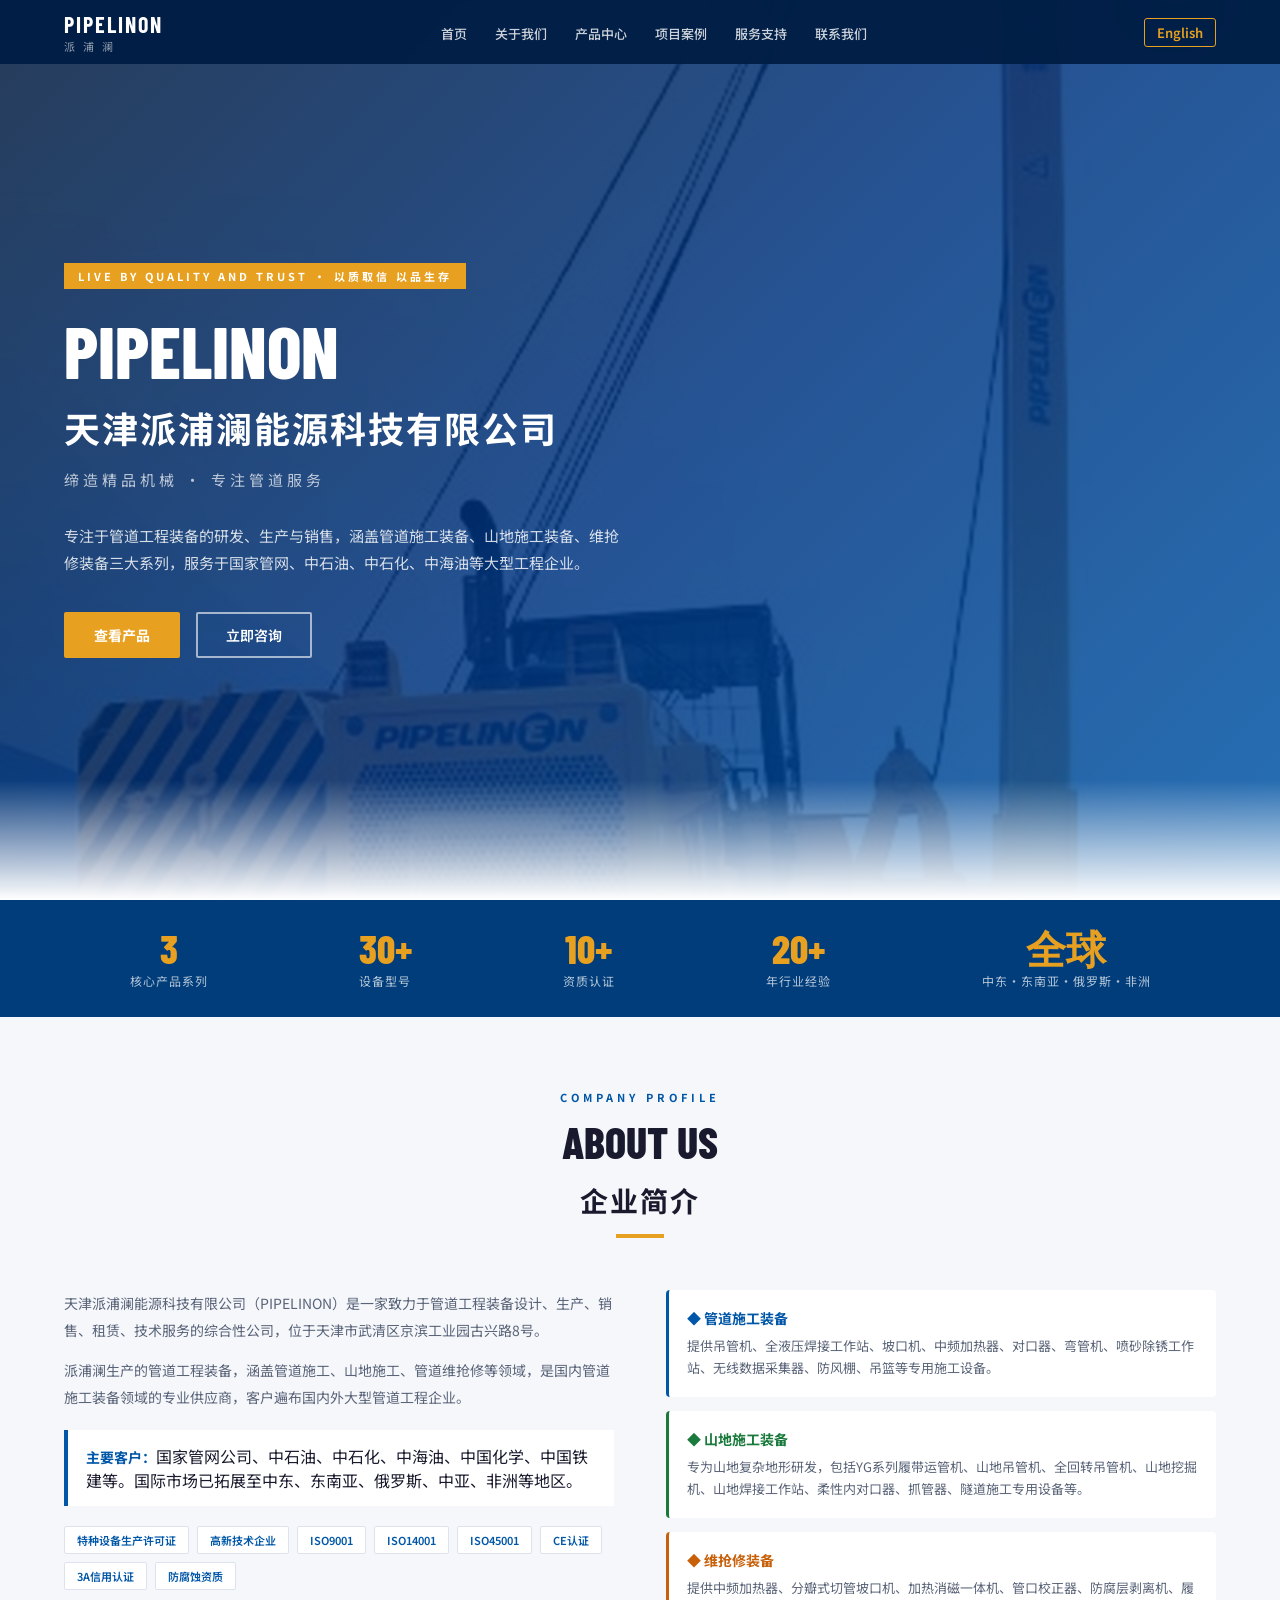
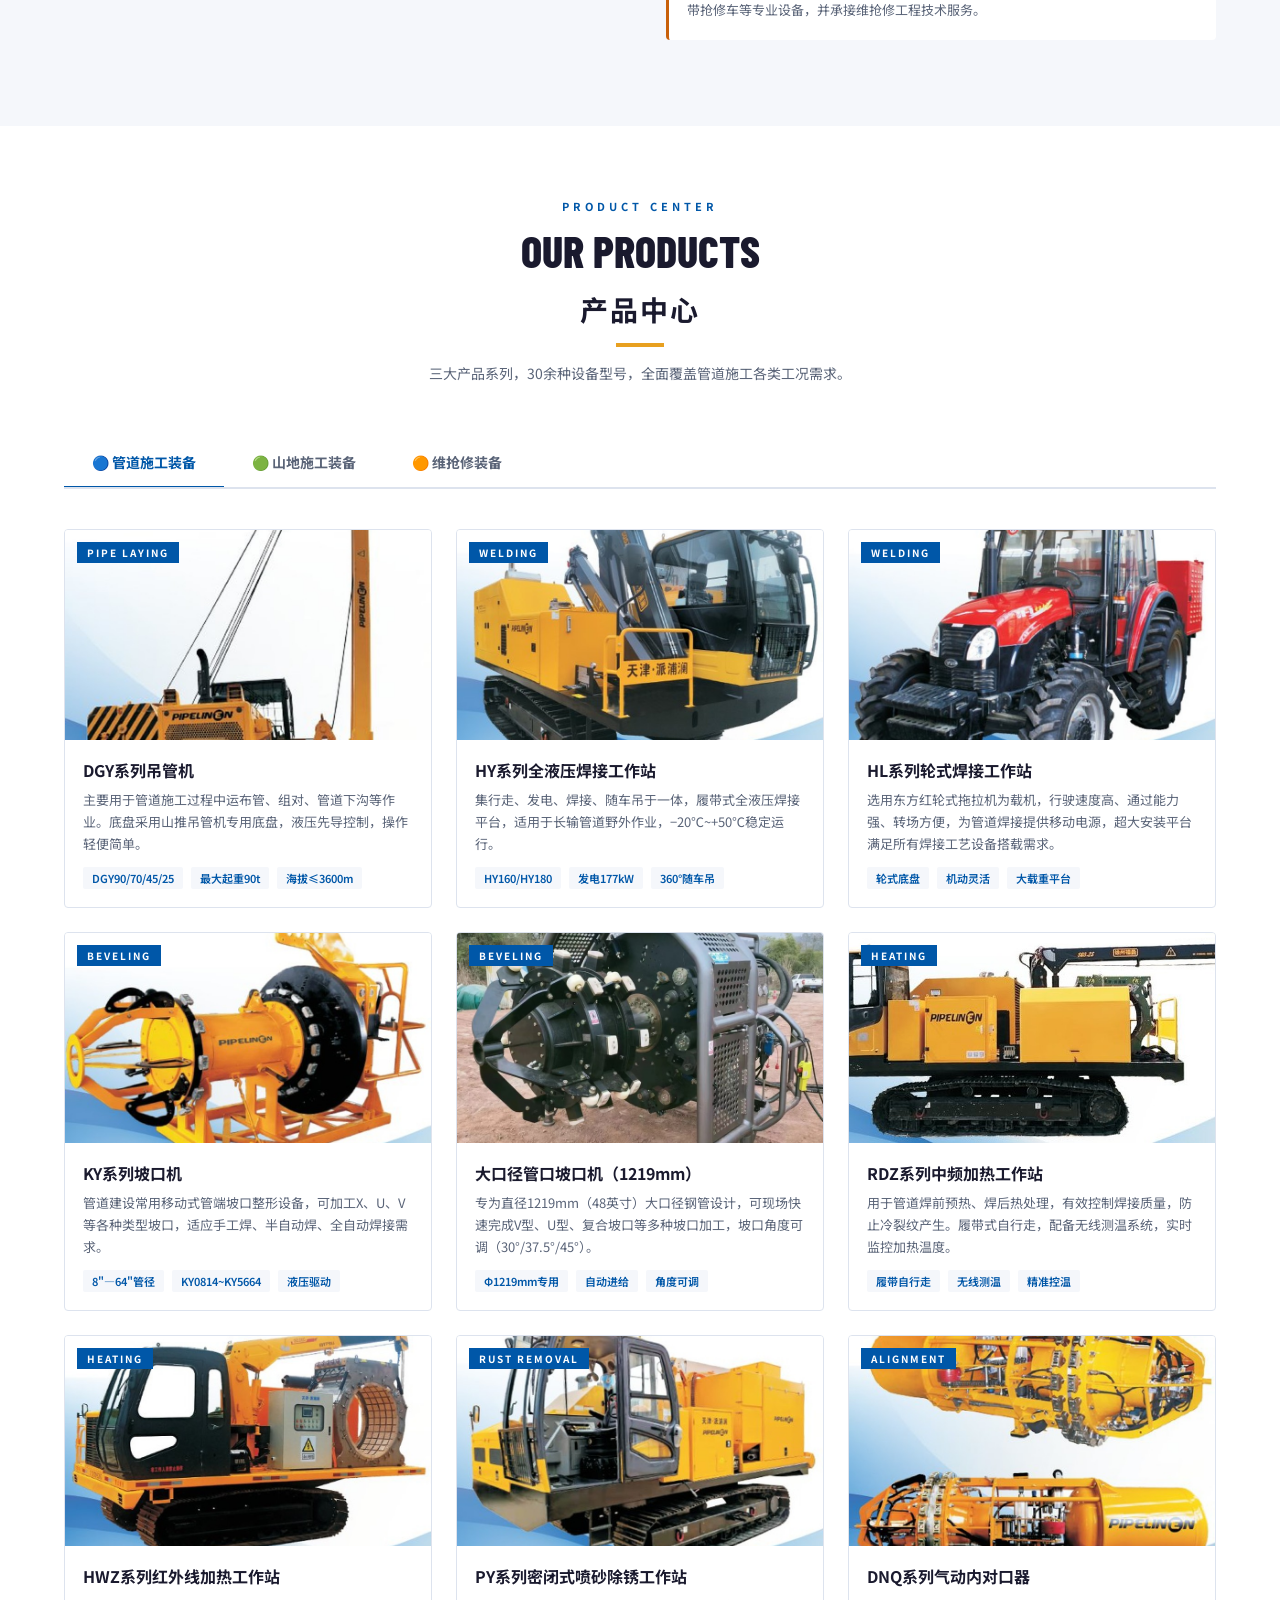
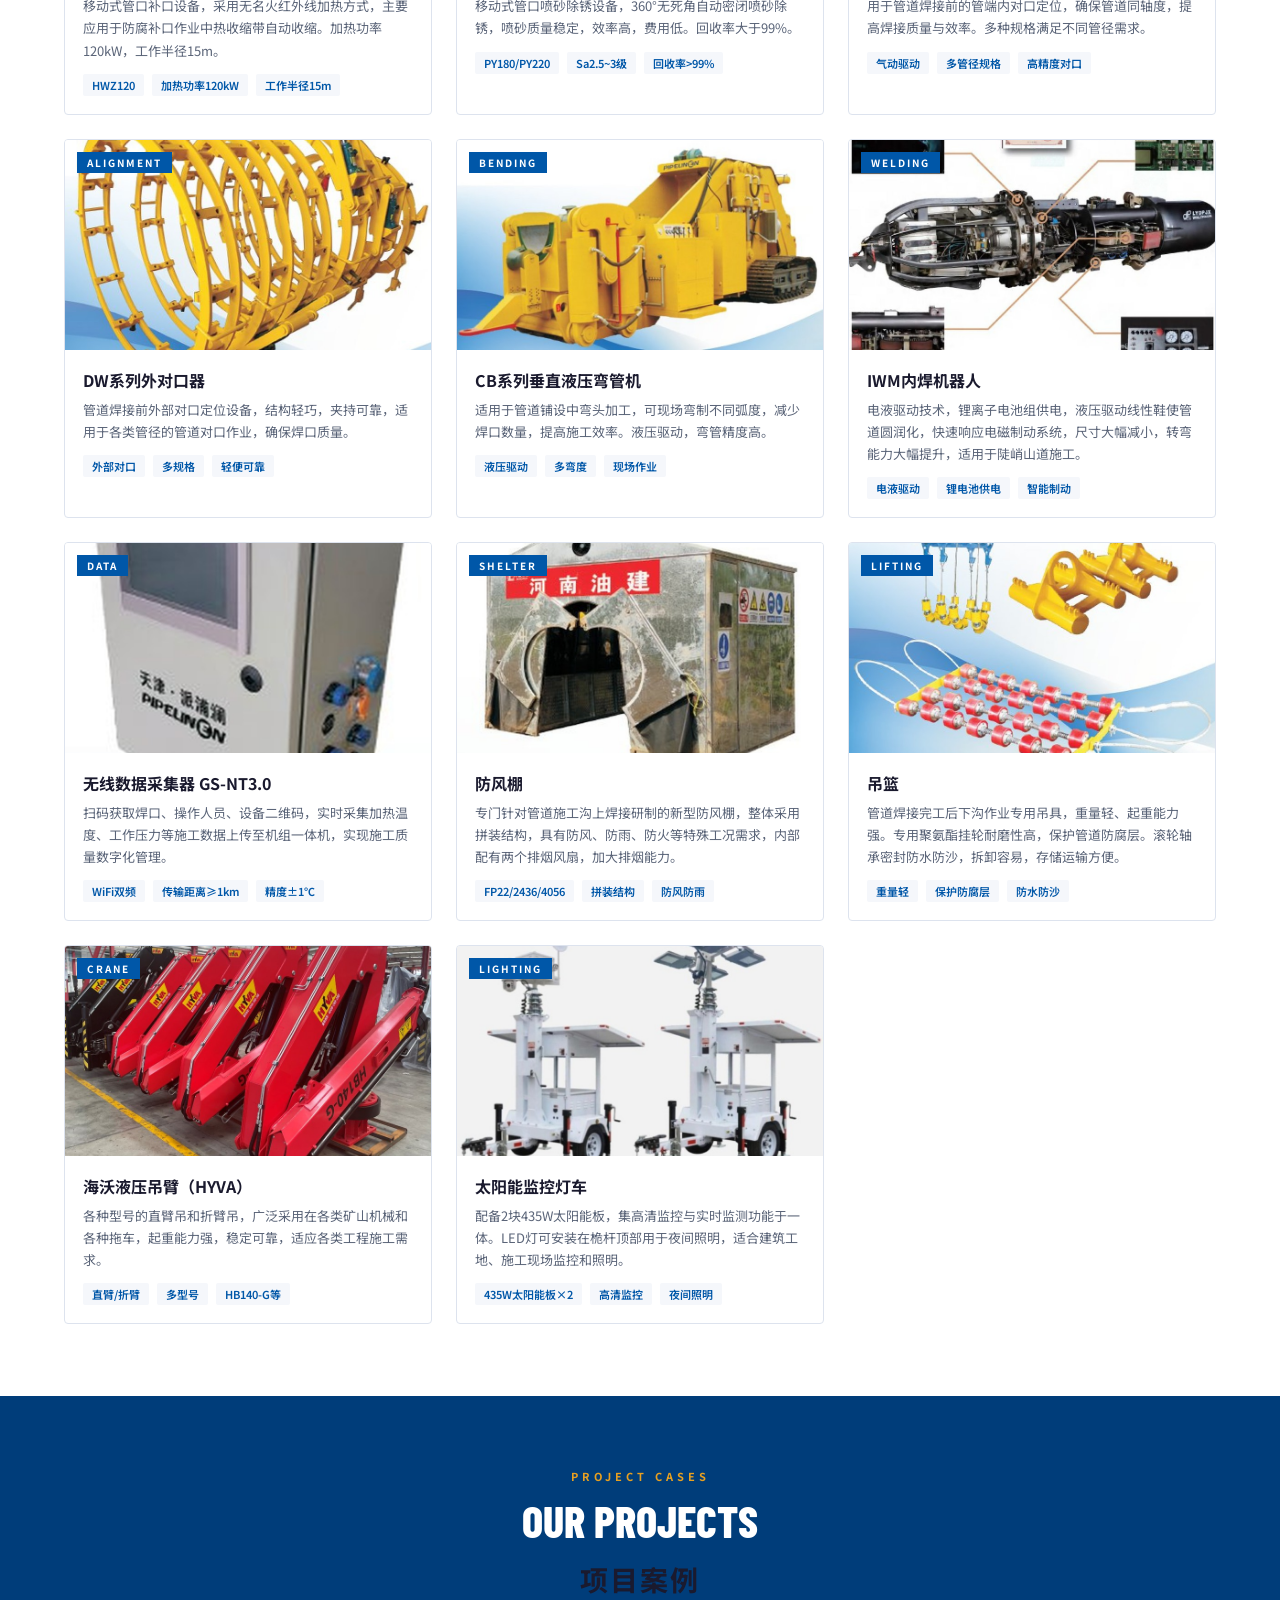
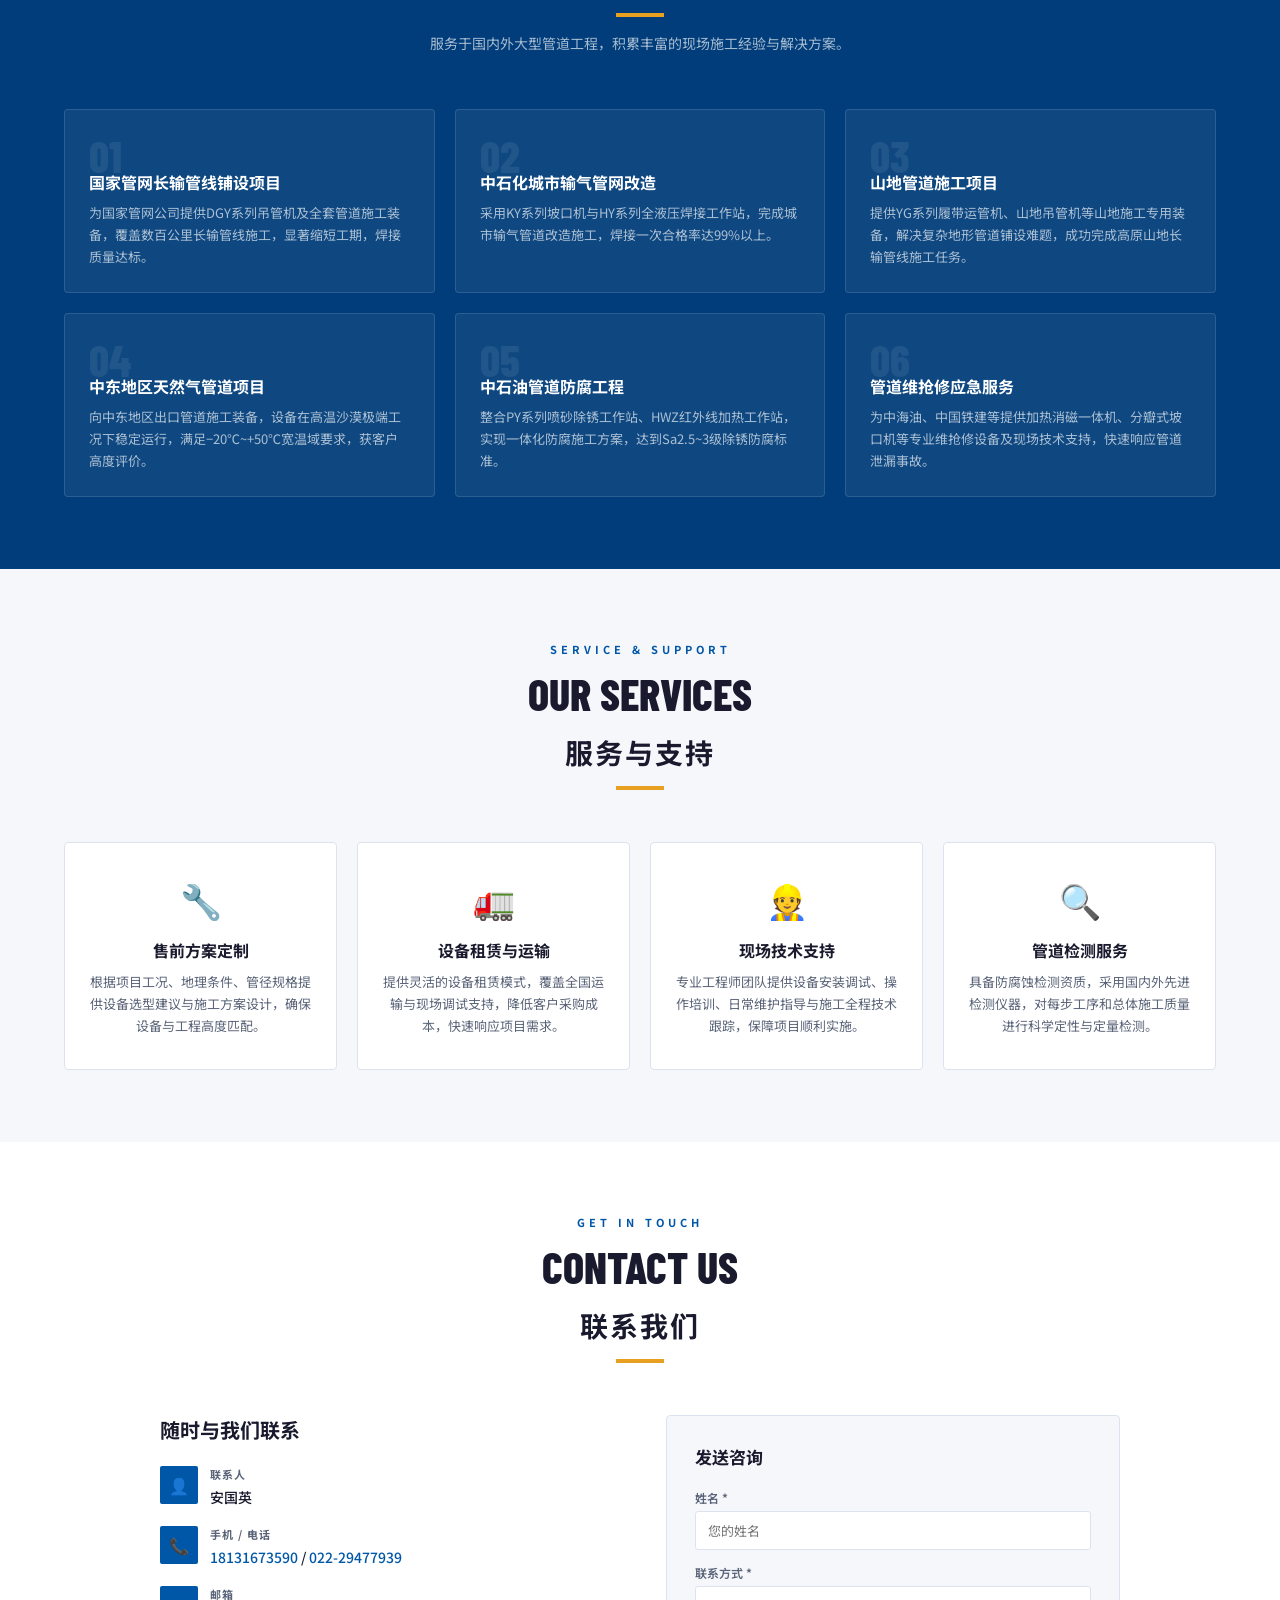
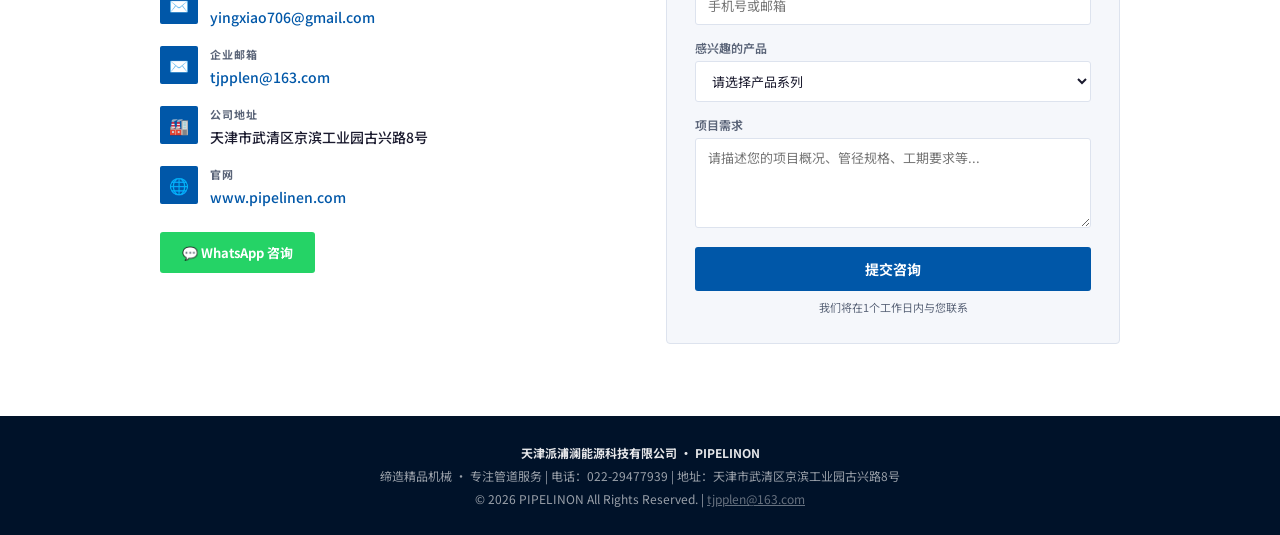
==== commit 7a163322: "Add files via upload" ====
--- a/index.html
+++ b/index.html
@@ -37,7 +37,7 @@
       display: flex; align-items: center; padding: 80px 5% 60px;
       position: relative; overflow: hidden;
     }
-    #home::before { content: ''; position: absolute; inset: 0; background: url('images/dgy_crane.jpg') center/cover no-repeat; opacity: 0.15; }
+    #home::before { content: ''; position: absolute; inset: 0; background: url('dgy_crane.jpg') center/cover no-repeat; opacity: 0.15; }
     #home::after { content: ''; position: absolute; bottom: 0; left: 0; right: 0; height: 120px; background: linear-gradient(transparent, var(--white)); }
     .hero-content { position: relative; z-index: 1; max-width: 720px; }
     .hero-tag { display: inline-block; background: var(--accent); color: white; font-size: 11px; font-weight: 700; letter-spacing: 3px; padding: 5px 14px; margin-bottom: 24px; }
@@ -252,7 +252,7 @@
     <div class="products-grid">
 
       <div class="product-card">
-        <div class="product-img"><img src="images/dgy_crane.jpg" alt="DGY系列吊管机" loading="lazy" /><span class="product-cat cat-blue">PIPE LAYING</span></div>
+        <div class="product-img"><img src="dgy_crane.jpg" alt="DGY系列吊管机" loading="lazy" /><span class="product-cat cat-blue">PIPE LAYING</span></div>
         <div class="product-body">
           <h3>DGY系列吊管机</h3>
           <p>主要用于管道施工过程中运布管、组对、管道下沟等作业。底盘采用山推吊管机专用底盘，液压先导控制，操作轻便简单。</p>
@@ -261,7 +261,7 @@
       </div>
 
       <div class="product-card">
-        <div class="product-img"><img src="images/hy_welding.jpg" alt="HY系列全液压焊接工作站" loading="lazy" /><span class="product-cat cat-blue">WELDING</span></div>
+        <div class="product-img"><img src="hy_welding.jpg" alt="HY系列全液压焊接工作站" loading="lazy" /><span class="product-cat cat-blue">WELDING</span></div>
         <div class="product-body">
           <h3>HY系列全液压焊接工作站</h3>
           <p>集行走、发电、焊接、随车吊于一体，履带式全液压焊接平台，适用于长输管道野外作业，−20℃~+50℃稳定运行。</p>
@@ -270,7 +270,7 @@
       </div>
 
       <div class="product-card">
-        <div class="product-img"><img src="images/wheel_welding.jpg" alt="HL系列轮式焊接工作站" loading="lazy" /><span class="product-cat cat-blue">WELDING</span></div>
+        <div class="product-img"><img src="wheel_welding.jpg" alt="HL系列轮式焊接工作站" loading="lazy" /><span class="product-cat cat-blue">WELDING</span></div>
         <div class="product-body">
           <h3>HL系列轮式焊接工作站</h3>
           <p>选用东方红轮式拖拉机为载机，行驶速度高、通过能力强、转场方便，为管道焊接提供移动电源，超大安装平台满足所有焊接工艺设备搭载需求。</p>
@@ -279,7 +279,7 @@
       </div>
 
       <div class="product-card">
-        <div class="product-img"><img src="images/ky_beveling.jpg" alt="KY系列坡口机" loading="lazy" /><span class="product-cat cat-blue">BEVELING</span></div>
+        <div class="product-img"><img src="ky_beveling.jpg" alt="KY系列坡口机" loading="lazy" /><span class="product-cat cat-blue">BEVELING</span></div>
         <div class="product-body">
           <h3>KY系列坡口机</h3>
           <p>管道建设常用移动式管端坡口整形设备，可加工X、U、V等各种类型坡口，适应手工焊、半自动焊、全自动焊接需求。</p>
@@ -288,7 +288,7 @@
       </div>
 
       <div class="product-card">
-        <div class="product-img"><img src="images/large_beveling.jpg" alt="大口径管口坡口机" loading="lazy" /><span class="product-cat cat-blue">BEVELING</span></div>
+        <div class="product-img"><img src="large_beveling.jpg" alt="大口径管口坡口机" loading="lazy" /><span class="product-cat cat-blue">BEVELING</span></div>
         <div class="product-body">
           <h3>大口径管口坡口机（1219mm）</h3>
           <p>专为直径1219mm（48英寸）大口径钢管设计，可现场快速完成V型、U型、复合坡口等多种坡口加工，坡口角度可调（30°/37.5°/45°）。</p>
@@ -297,7 +297,7 @@
       </div>
 
       <div class="product-card">
-        <div class="product-img"><img src="images/mid_heating.jpg" alt="RDZ系列中频加热站" loading="lazy" /><span class="product-cat cat-blue">HEATING</span></div>
+        <div class="product-img"><img src="mid_heating.jpg" alt="RDZ系列中频加热站" loading="lazy" /><span class="product-cat cat-blue">HEATING</span></div>
         <div class="product-body">
           <h3>RDZ系列中频加热工作站</h3>
           <p>用于管道焊前预热、焊后热处理，有效控制焊接质量，防止冷裂纹产生。履带式自行走，配备无线测温系统，实时监控加热温度。</p>
@@ -306,7 +306,7 @@
       </div>
 
       <div class="product-card">
-        <div class="product-img"><img src="images/hwz_infrared.jpg" alt="HWZ系列红外线加热工作站" loading="lazy" /><span class="product-cat cat-blue">HEATING</span></div>
+        <div class="product-img"><img src="hwz_infrared.jpg" alt="HWZ系列红外线加热工作站" loading="lazy" /><span class="product-cat cat-blue">HEATING</span></div>
         <div class="product-body">
           <h3>HWZ系列红外线加热工作站</h3>
           <p>移动式管口补口设备，采用无名火红外线加热方式，主要应用于防腐补口作业中热收缩带自动收缩。加热功率120kW，工作半径15m。</p>
@@ -315,7 +315,7 @@
       </div>
 
       <div class="product-card">
-        <div class="product-img"><img src="images/py_sandblast.jpg" alt="PY系列密闭式喷砂除锈工作站" loading="lazy" /><span class="product-cat cat-blue">RUST REMOVAL</span></div>
+        <div class="product-img"><img src="py_sandblast.jpg" alt="PY系列密闭式喷砂除锈工作站" loading="lazy" /><span class="product-cat cat-blue">RUST REMOVAL</span></div>
         <div class="product-body">
           <h3>PY系列密闭式喷砂除锈工作站</h3>
           <p>移动式管口喷砂除锈设备，360°无死角自动密闭喷砂除锈，喷砂质量稳定，效率高，费用低。回收率大于99%。</p>
@@ -324,7 +324,7 @@
       </div>
 
       <div class="product-card">
-        <div class="product-img"><img src="images/inner_aligner.jpg" alt="DNQ系列气动内对口器" loading="lazy" /><span class="product-cat cat-blue">ALIGNMENT</span></div>
+        <div class="product-img"><img src="inner_aligner.jpg" alt="DNQ系列气动内对口器" loading="lazy" /><span class="product-cat cat-blue">ALIGNMENT</span></div>
         <div class="product-body">
           <h3>DNQ系列气动内对口器</h3>
           <p>用于管道焊接前的管端内对口定位，确保管道同轴度，提高焊接质量与效率。多种规格满足不同管径需求。</p>
@@ -333,7 +333,7 @@
       </div>
 
       <div class="product-card">
-        <div class="product-img"><img src="images/outer_aligner.jpg" alt="DW系列外对口器" loading="lazy" /><span class="product-cat cat-blue">ALIGNMENT</span></div>
+        <div class="product-img"><img src="outer_aligner.jpg" alt="DW系列外对口器" loading="lazy" /><span class="product-cat cat-blue">ALIGNMENT</span></div>
         <div class="product-body">
           <h3>DW系列外对口器</h3>
           <p>管道焊接前外部对口定位设备，结构轻巧，夹持可靠，适用于各类管径的管道对口作业，确保焊口质量。</p>
@@ -342,7 +342,7 @@
       </div>
 
       <div class="product-card">
-        <div class="product-img"><img src="images/pipe_bender.jpg" alt="CB系列垂直液压弯管机" loading="lazy" /><span class="product-cat cat-blue">BENDING</span></div>
+        <div class="product-img"><img src="pipe_bender.jpg" alt="CB系列垂直液压弯管机" loading="lazy" /><span class="product-cat cat-blue">BENDING</span></div>
         <div class="product-body">
           <h3>CB系列垂直液压弯管机</h3>
           <p>适用于管道铺设中弯头加工，可现场弯制不同弧度，减少焊口数量，提高施工效率。液压驱动，弯管精度高。</p>
@@ -351,7 +351,7 @@
       </div>
 
       <div class="product-card">
-        <div class="product-img"><img src="images/inner_welder.jpg" alt="IWM内焊机器人" loading="lazy" /><span class="product-cat cat-blue">WELDING</span></div>
+        <div class="product-img"><img src="inner_welder.jpg" alt="IWM内焊机器人" loading="lazy" /><span class="product-cat cat-blue">WELDING</span></div>
         <div class="product-body">
           <h3>IWM内焊机器人</h3>
           <p>电液驱动技术，锂离子电池组供电，液压驱动线性鞋使管道圆润化，快速响应电磁制动系统，尺寸大幅减小，转弯能力大幅提升，适用于陡峭山道施工。</p>
@@ -360,7 +360,7 @@
       </div>
 
       <div class="product-card">
-        <div class="product-img"><img src="images/wireless_data.jpg" alt="无线数据采集器" loading="lazy" /><span class="product-cat cat-blue">DATA</span></div>
+        <div class="product-img"><img src="wireless_data.jpg" alt="无线数据采集器" loading="lazy" /><span class="product-cat cat-blue">DATA</span></div>
         <div class="product-body">
           <h3>无线数据采集器 GS-NT3.0</h3>
           <p>扫码获取焊口、操作人员、设备二维码，实时采集加热温度、工作压力等施工数据上传至机组一体机，实现施工质量数字化管理。</p>
@@ -369,7 +369,7 @@
       </div>
 
       <div class="product-card">
-        <div class="product-img"><img src="images/wind_shelter.jpg" alt="防风棚" loading="lazy" /><span class="product-cat cat-blue">SHELTER</span></div>
+        <div class="product-img"><img src="wind_shelter.jpg" alt="防风棚" loading="lazy" /><span class="product-cat cat-blue">SHELTER</span></div>
         <div class="product-body">
           <h3>防风棚</h3>
           <p>专门针对管道施工沟上焊接研制的新型防风棚，整体采用拼装结构，具有防风、防雨、防火等特殊工况需求，内部配有两个排烟风扇，加大排烟能力。</p>
@@ -378,7 +378,7 @@
       </div>
 
       <div class="product-card">
-        <div class="product-img"><img src="images/pipe_basket.jpg" alt="吊篮" loading="lazy" /><span class="product-cat cat-blue">LIFTING</span></div>
+        <div class="product-img"><img src="pipe_basket.jpg" alt="吊篮" loading="lazy" /><span class="product-cat cat-blue">LIFTING</span></div>
         <div class="product-body">
           <h3>吊篮</h3>
           <p>管道焊接完工后下沟作业专用吊具，重量轻、起重能力强。专用聚氨酯挂轮耐磨性高，保护管道防腐层。滚轮轴承密封防水防沙，拆卸容易，存储运输方便。</p>
@@ -387,7 +387,7 @@
       </div>
 
       <div class="product-card">
-        <div class="product-img"><img src="images/hyva_crane_arm.jpg" alt="海沃液压吊臂" loading="lazy" /><span class="product-cat cat-blue">CRANE</span></div>
+        <div class="product-img"><img src="hyva_crane_arm.jpg" alt="海沃液压吊臂" loading="lazy" /><span class="product-cat cat-blue">CRANE</span></div>
         <div class="product-body">
           <h3>海沃液压吊臂（HYVA）</h3>
           <p>各种型号的直臂吊和折臂吊，广泛采用在各类矿山机械和各种拖车，起重能力强，稳定可靠，适应各类工程施工需求。</p>
@@ -396,7 +396,7 @@
       </div>
 
       <div class="product-card">
-        <div class="product-img"><img src="images/solar_light.jpg" alt="太阳能灯车" loading="lazy" /><span class="product-cat cat-blue">LIGHTING</span></div>
+        <div class="product-img"><img src="solar_light.jpg" alt="太阳能灯车" loading="lazy" /><span class="product-cat cat-blue">LIGHTING</span></div>
         <div class="product-body">
           <h3>太阳能监控灯车</h3>
           <p>配备2块435W太阳能板，集高清监控与实时监测功能于一体。LED灯可安装在桅杆顶部用于夜间照明，适合建筑工地、施工现场监控和照明。</p>
@@ -412,7 +412,7 @@
     <div class="products-grid">
 
       <div class="product-card">
-        <div class="product-img"><img src="images/dgy_crane.jpg" alt="YG系列履带运管机" loading="lazy" /><span class="product-cat cat-green">TRANSPORT</span></div>
+        <div class="product-img"><img src="dgy_crane.jpg" alt="YG系列履带运管机" loading="lazy" /><span class="product-cat cat-green">TRANSPORT</span></div>
         <div class="product-body">
           <h3>YG系列履带运管机</h3>
           <p>派浦澜推出的山地型管道施工设备，具有吊取、运输钢管和助推功能，能适应山地等复杂施工环境，无线遥控操作半径可达100m。</p>
@@ -421,7 +421,7 @@
       </div>
 
       <div class="product-card">
-        <div class="product-img"><img src="images/hy_welding.jpg" alt="山地吊管机" loading="lazy" /><span class="product-cat cat-green">MOUNTAIN</span></div>
+        <div class="product-img"><img src="hy_welding.jpg" alt="山地吊管机" loading="lazy" /><span class="product-cat cat-green">MOUNTAIN</span></div>
         <div class="product-body">
           <h3>山地吊管机</h3>
           <p>专为山地复杂地形设计，底盘接地比压低，爬坡能力强，适用于坡度较大的山地管道铺设施工场景，遥控操作提高安全性。</p>
@@ -430,7 +430,7 @@
       </div>
 
       <div class="product-card">
-        <div class="product-img"><img src="images/mid_heating.jpg" alt="山地焊接工作站" loading="lazy" /><span class="product-cat cat-green">WELDING</span></div>
+        <div class="product-img"><img src="mid_heating.jpg" alt="山地焊接工作站" loading="lazy" /><span class="product-cat cat-green">WELDING</span></div>
         <div class="product-body">
           <h3>山地焊接工作站</h3>
           <p>针对山地施工环境优化设计，紧凑轻量化，适应狭窄山地施工空间，保证焊接质量与施工效率。</p>
@@ -439,7 +439,7 @@
       </div>
 
       <div class="product-card">
-        <div class="product-img"><img src="images/inner_aligner.jpg" alt="柔性内对口器" loading="lazy" /><span class="product-cat cat-green">ALIGNMENT</span></div>
+        <div class="product-img"><img src="inner_aligner.jpg" alt="柔性内对口器" loading="lazy" /><span class="product-cat cat-green">ALIGNMENT</span></div>
         <div class="product-body">
           <h3>柔性内对口器</h3>
           <p>适用于山地复杂地形的管道内对口工具，柔性设计适应管道变形，保障山地施工对口精度，提高焊接一次合格率。</p>
@@ -457,7 +457,7 @@
       </div>
 
       <div class="product-card">
-        <div class="product-img"><img src="images/py_sandblast.jpg" alt="山地喷砂除锈工作站" loading="lazy" /><span class="product-cat cat-green">RUST REMOVAL</span></div>
+        <div class="product-img"><img src="py_sandblast.jpg" alt="山地喷砂除锈工作站" loading="lazy" /><span class="product-cat cat-green">RUST REMOVAL</span></div>
         <div class="product-body">
           <h3>山地密闭/开放式喷砂除锈工作站</h3>
           <p>专为山地施工优化的喷砂除锈设备，提供密闭式和开放式两种规格，满足不同山地施工工况需求，适应复杂地形。</p>
@@ -473,7 +473,7 @@
     <div class="products-grid">
 
       <div class="product-card">
-        <div class="product-img"><img src="images/rdy_heater.jpg" alt="RDY系列中频加热器" loading="lazy" /><span class="product-cat cat-orange">HEATING</span></div>
+        <div class="product-img"><img src="rdy_heater.jpg" alt="RDY系列中频加热器" loading="lazy" /><span class="product-cat cat-orange">HEATING</span></div>
         <div class="product-body">
           <h3>RDY系列中频加热器</h3>
           <p>管道建设常用管口预热设备，应用于焊前预热、层间保温、防腐初火、组抢焊、焊后热处理等。加热效率95%，功率因数0.85。</p>
@@ -482,7 +482,7 @@
       </div>
 
       <div class="product-card">
-        <div class="product-img"><img src="images/large_beveling.jpg" alt="分瓣式切管坡口机" loading="lazy" /><span class="product-cat cat-orange">BEVELING</span></div>
+        <div class="product-img"><img src="large_beveling.jpg" alt="分瓣式切管坡口机" loading="lazy" /><span class="product-cat cat-orange">BEVELING</span></div>
         <div class="product-body">
           <h3>分瓣式切管坡口机</h3>
           <p>可对各种规格管道进行单切断或坡口加工，机体为对开式圆环结构，可安装在管线的任何位置，广泛应用于石油、化工、天然气行业管线安装及维修。</p>
@@ -491,7 +491,7 @@
       </div>
 
       <div class="product-card">
-        <div class="product-img"><img src="images/demagnetizer.jpg" alt="CDM型管道消磁机" loading="lazy" /><span class="product-cat cat-orange">DEMAGNETIZE</span></div>
+        <div class="product-img"><img src="demagnetizer.jpg" alt="CDM型管道消磁机" loading="lazy" /><span class="product-cat cat-orange">DEMAGNETIZE</span></div>
         <div class="product-body">
           <h3>CDM型管道消磁机</h3>
           <p>针对带磁钢管进行消磁设计的高性能智能消磁设备。解决焊接时电弧引燃困难、电弧偏离、液体金属溅出等磁偏吹问题，整机元器件性能卓越，消磁效果极佳。</p>
@@ -500,7 +500,7 @@
       </div>
 
       <div class="product-card">
-        <div class="product-img"><img src="images/mid_heating.jpg" alt="加热消磁一体机" loading="lazy" /><span class="product-cat cat-orange">COMBO</span></div>
+        <div class="product-img"><img src="mid_heating.jpg" alt="加热消磁一体机" loading="lazy" /><span class="product-cat cat-orange">COMBO</span></div>
         <div class="product-body">
           <h3>加热消磁一体机</h3>
           <p>集感应加热和消磁功能于一体，一机多用。用于长输管道维修预热、管线连头、管线维修焊接等作业，适用管径Φ1500mm。</p>
@@ -509,7 +509,7 @@
       </div>
 
       <div class="product-card">
-        <div class="product-img"><img src="images/ky_beveling.jpg" alt="管口校正器" loading="lazy" /><span class="product-cat cat-orange">CORRECTION</span></div>
+        <div class="product-img"><img src="ky_beveling.jpg" alt="管口校正器" loading="lazy" /><span class="product-cat cat-orange">CORRECTION</span></div>
         <div class="product-body">
           <h3>管口校正器</h3>
           <p>应用于管线钢管管口椭圆校正，西门子触摸屏控制，液压电磁阀驱动，定位精度高，校正效果好。最大校正力200t，适用壁厚8-35mm。</p>
@@ -518,7 +518,7 @@
       </div>
 
       <div class="product-card">
-        <div class="product-img"><img src="images/dgy_crane.jpg" alt="履带抢修车" loading="lazy" /><span class="product-cat cat-orange">EMERGENCY</span></div>
+        <div class="product-img"><img src="dgy_crane.jpg" alt="履带抢修车" loading="lazy" /><span class="product-cat cat-orange">EMERGENCY</span></div>
         <div class="product-body">
           <h3>履带抢修车</h3>
           <p>专业管道应急维抢修装备，履带底盘适应各种地形，可快速到达管道泄漏现场，配备完整焊接修复工具，保障能源管线快速恢复运行。</p>
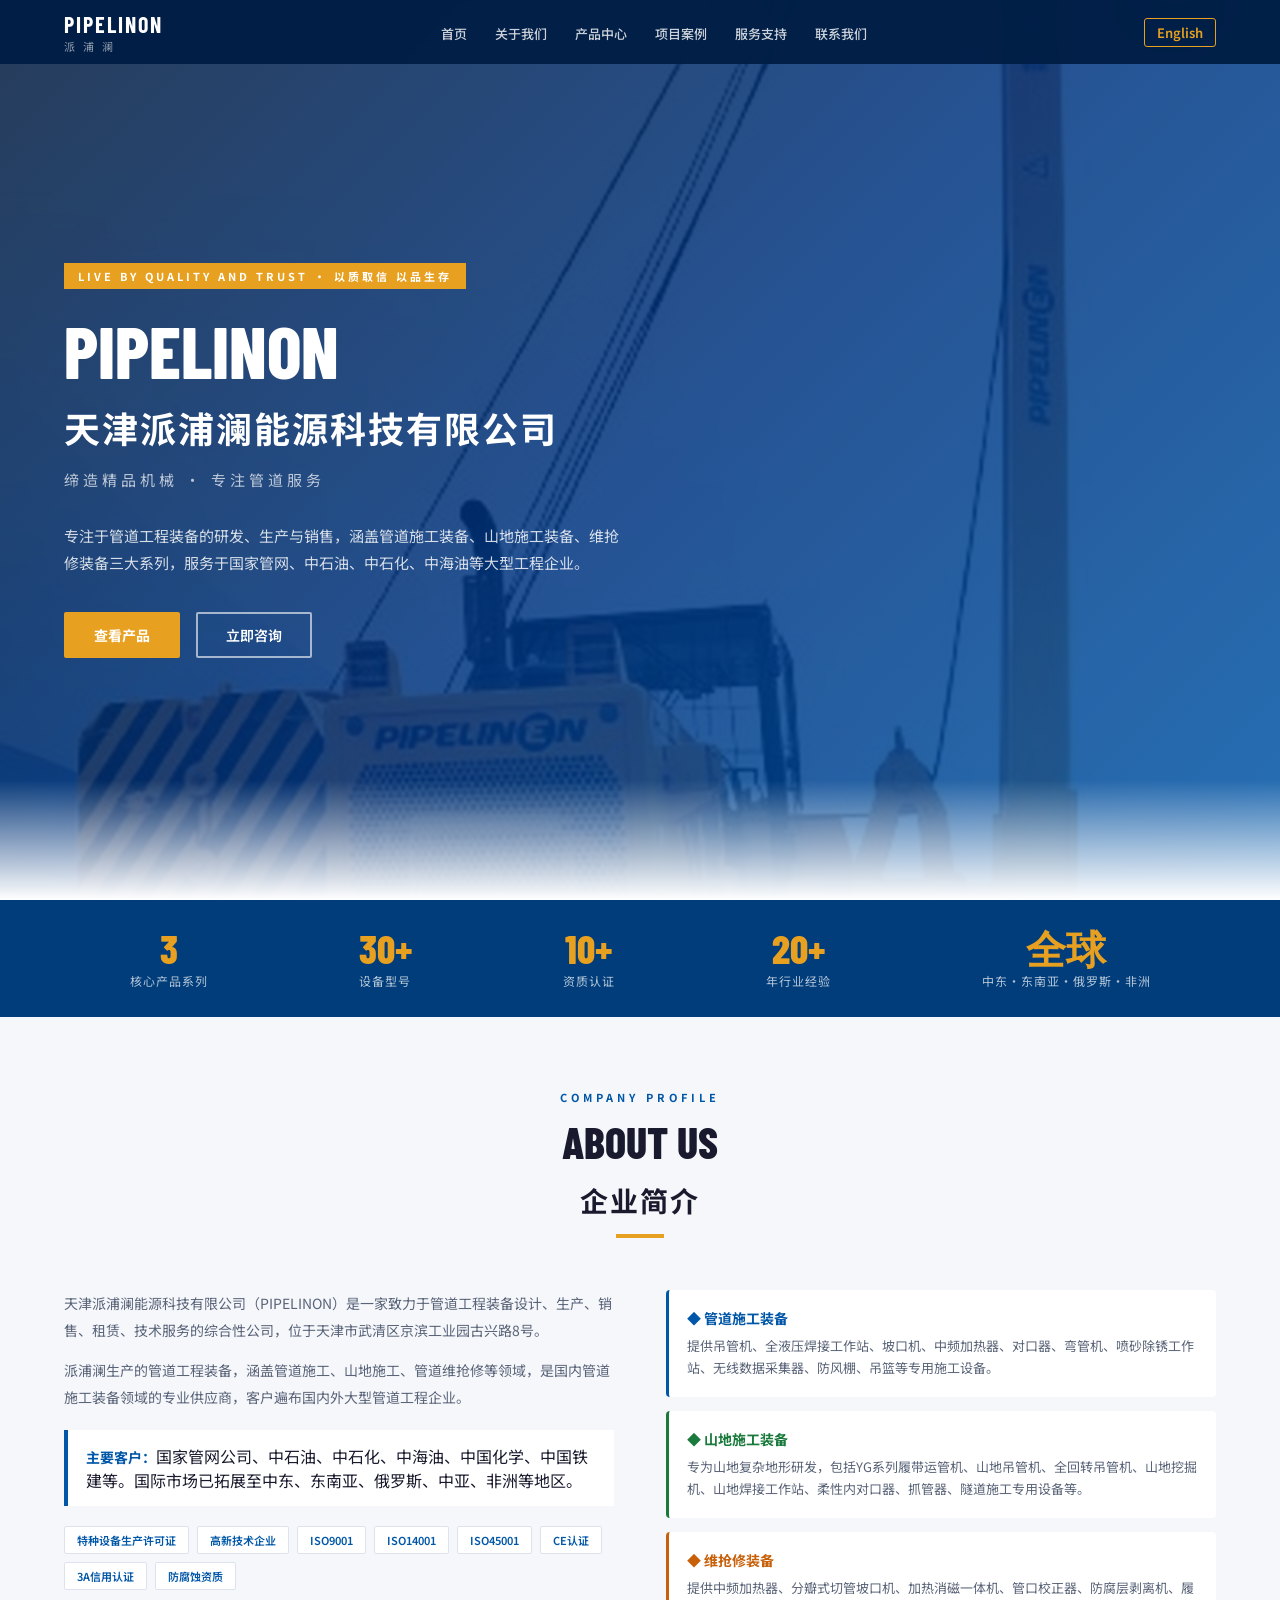
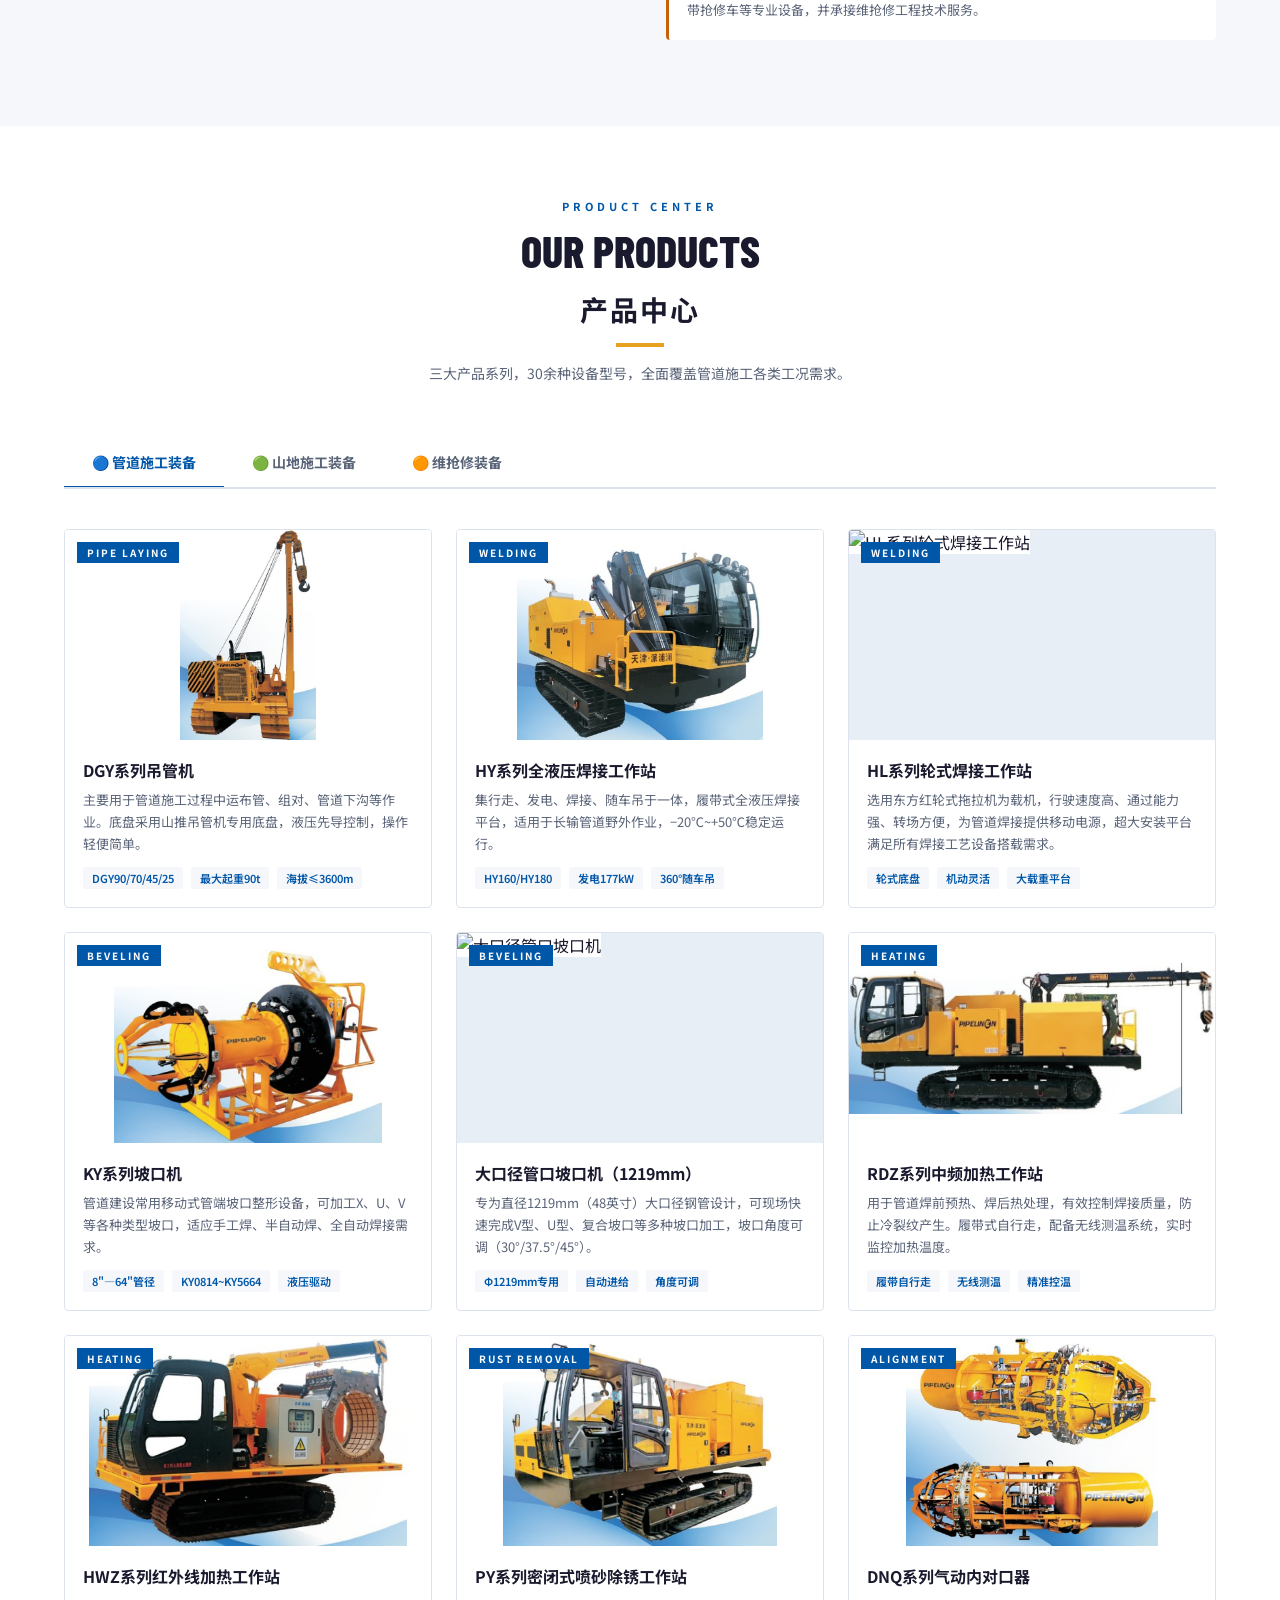
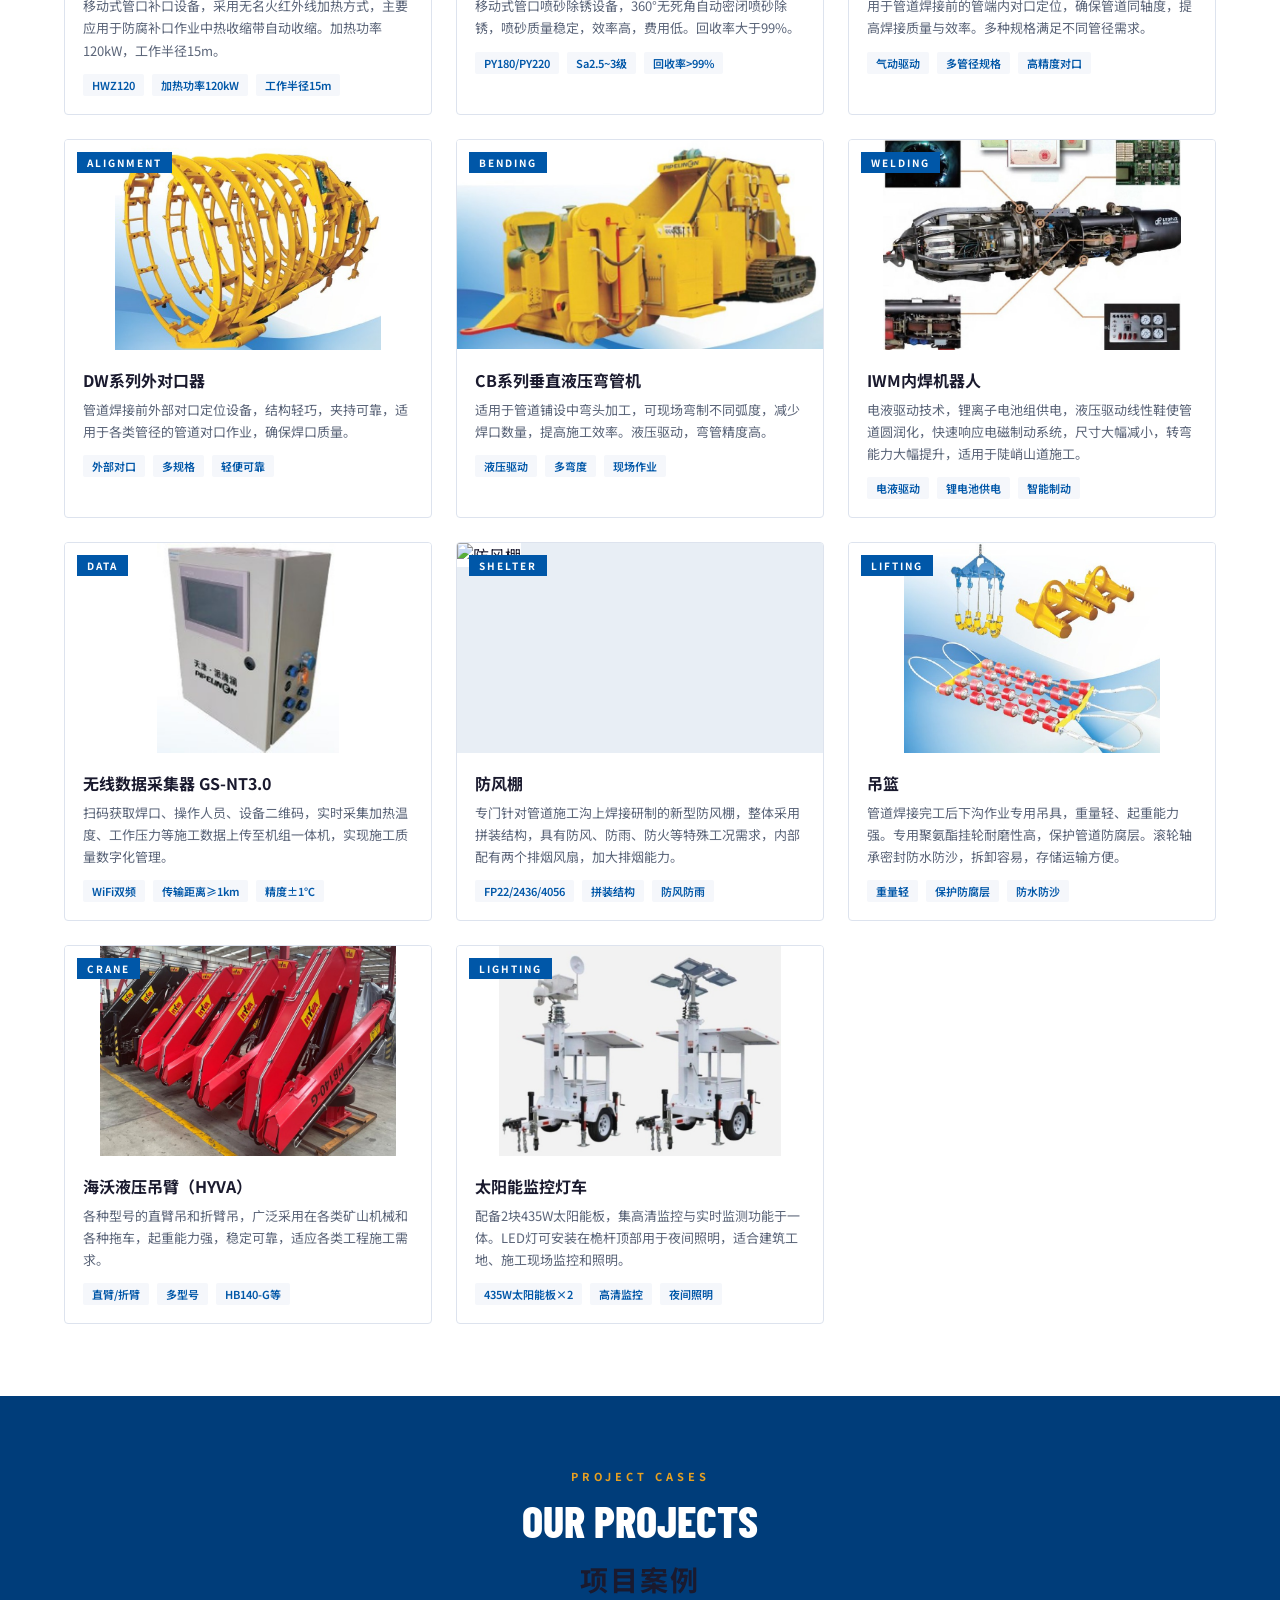
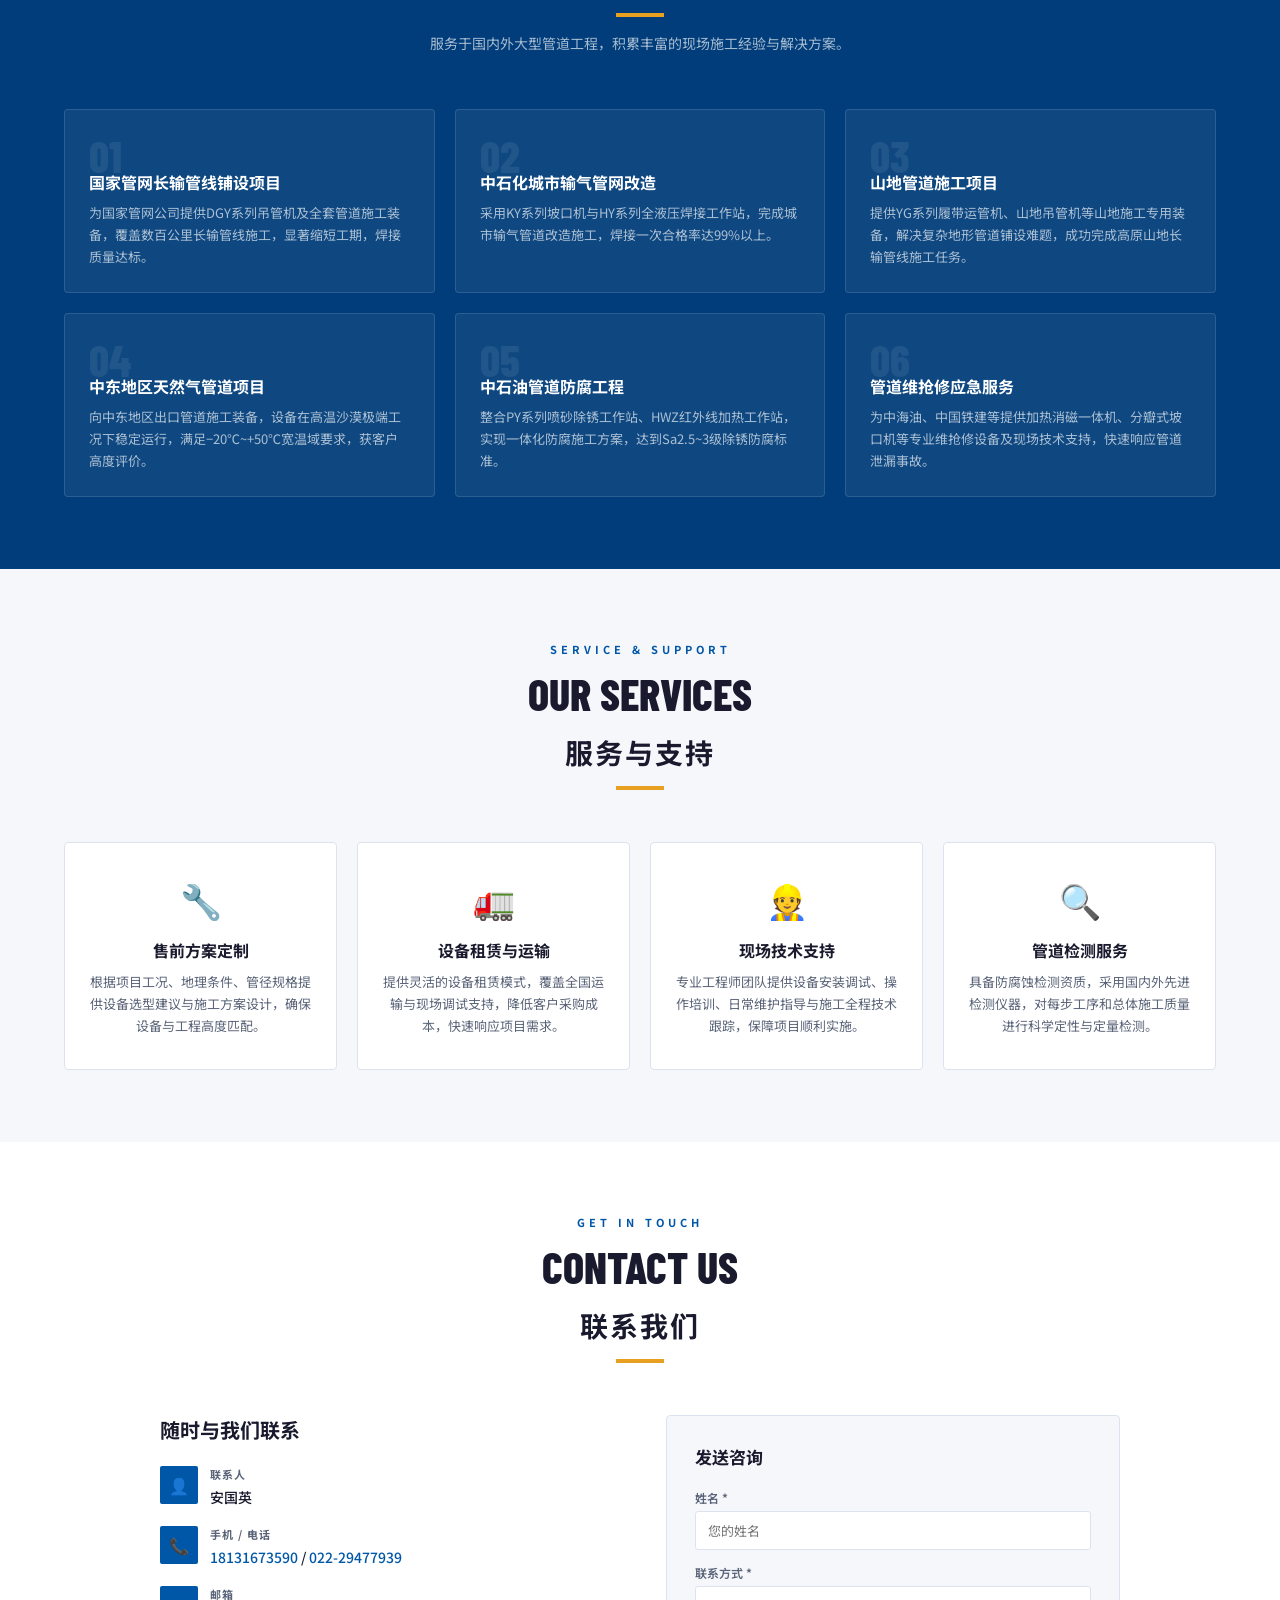
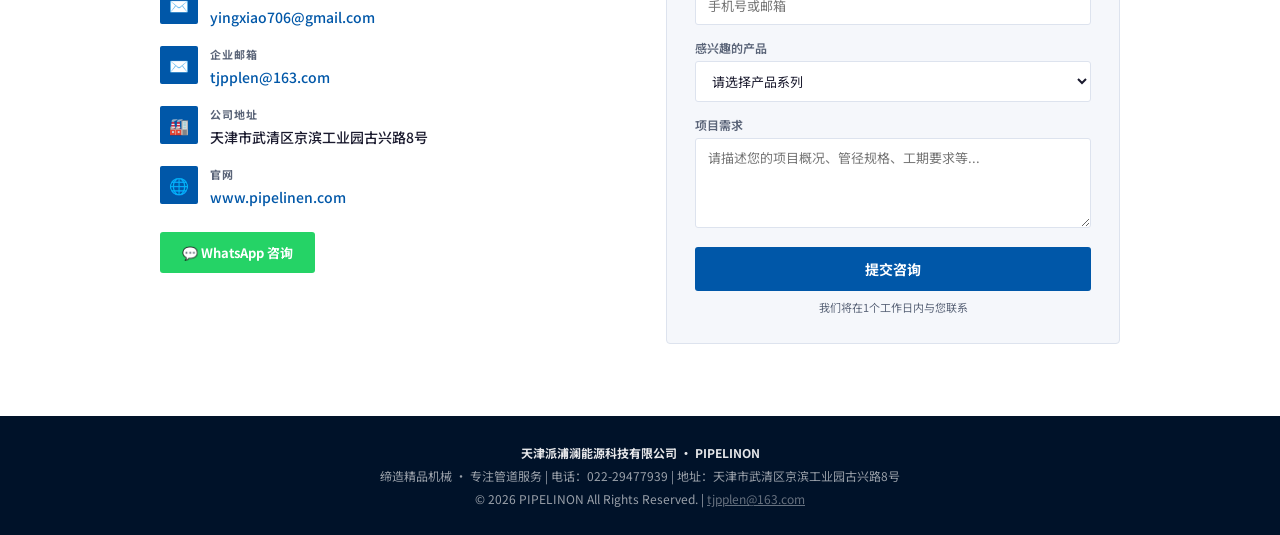
==== commit 95e193e6: "Add files via upload" ====
--- a/index.html
+++ b/index.html
@@ -87,7 +87,7 @@
     .product-card { border: 1px solid var(--border); border-radius: 4px; overflow: hidden; transition: transform 0.2s, box-shadow 0.2s; }
     .product-card:hover { transform: translateY(-4px); box-shadow: 0 12px 40px rgba(0,57,128,0.12); }
     .product-img { height: 210px; background: #e8eef5; overflow: hidden; position: relative; }
-    .product-img img { width: 100%; height: 100%; object-fit: cover; object-position: center; transition: transform 0.4s; }
+    .product-img img { width: 100%; height: 100%; object-fit: contain; background: white; transition: transform 0.4s; }
     .product-card:hover .product-img img { transform: scale(1.05); }
     .product-cat { position: absolute; top: 12px; left: 12px; color: white; font-size: 10px; font-weight: 700; letter-spacing: 2px; padding: 3px 10px; }
     .cat-blue { background: var(--blue); }
@@ -270,7 +270,7 @@
       </div>
 
       <div class="product-card">
-        <div class="product-img"><img src="wheel_welding.jpg" alt="HL系列轮式焊接工作站" loading="lazy" /><span class="product-cat cat-blue">WELDING</span></div>
+        <div class="product-img"><img src="车轮焊接.jpg" alt="HL系列轮式焊接工作站" loading="lazy" /><span class="product-cat cat-blue">WELDING</span></div>
         <div class="product-body">
           <h3>HL系列轮式焊接工作站</h3>
           <p>选用东方红轮式拖拉机为载机，行驶速度高、通过能力强、转场方便，为管道焊接提供移动电源，超大安装平台满足所有焊接工艺设备搭载需求。</p>
@@ -288,7 +288,7 @@
       </div>
 
       <div class="product-card">
-        <div class="product-img"><img src="large_beveling.jpg" alt="大口径管口坡口机" loading="lazy" /><span class="product-cat cat-blue">BEVELING</span></div>
+        <div class="product-img"><img src="大斜面.jpg" alt="大口径管口坡口机" loading="lazy" /><span class="product-cat cat-blue">BEVELING</span></div>
         <div class="product-body">
           <h3>大口径管口坡口机（1219mm）</h3>
           <p>专为直径1219mm（48英寸）大口径钢管设计，可现场快速完成V型、U型、复合坡口等多种坡口加工，坡口角度可调（30°/37.5°/45°）。</p>
@@ -369,7 +369,7 @@
       </div>
 
       <div class="product-card">
-        <div class="product-img"><img src="wind_shelter.jpg" alt="防风棚" loading="lazy" /><span class="product-cat cat-blue">SHELTER</span></div>
+        <div class="product-img"><img src="防风棚.jpg" alt="防风棚" loading="lazy" /><span class="product-cat cat-blue">SHELTER</span></div>
         <div class="product-body">
           <h3>防风棚</h3>
           <p>专门针对管道施工沟上焊接研制的新型防风棚，整体采用拼装结构，具有防风、防雨、防火等特殊工况需求，内部配有两个排烟风扇，加大排烟能力。</p>
@@ -448,7 +448,7 @@
       </div>
 
       <div class="product-card">
-        <div class="product-img"><img src="images/tunnel_inner.jpg" alt="隧道施工专用设备" loading="lazy" /><span class="product-cat cat-green">TUNNEL</span></div>
+        <div class="product-img"><img src="tunnel_inner.jpg" alt="隧道施工专用设备" loading="lazy" /><span class="product-cat cat-green">TUNNEL</span></div>
         <div class="product-body">
           <h3>隧道施工专用设备</h3>
           <p>包括根焊焊接工作站（HD160G）和外焊焊接工作站（HD160R），电驱自行走，可选电池管理系统实现无外接电源情况下电驱自行走。</p>
@@ -482,7 +482,7 @@
       </div>
 
       <div class="product-card">
-        <div class="product-img"><img src="large_beveling.jpg" alt="分瓣式切管坡口机" loading="lazy" /><span class="product-cat cat-orange">BEVELING</span></div>
+        <div class="product-img"><img src="大斜面.jpg" alt="分瓣式切管坡口机" loading="lazy" /><span class="product-cat cat-orange">BEVELING</span></div>
         <div class="product-body">
           <h3>分瓣式切管坡口机</h3>
           <p>可对各种规格管道进行单切断或坡口加工，机体为对开式圆环结构，可安装在管线的任何位置，广泛应用于石油、化工、天然气行业管线安装及维修。</p>
@@ -491,7 +491,7 @@
       </div>
 
       <div class="product-card">
-        <div class="product-img"><img src="demagnetizer.jpg" alt="CDM型管道消磁机" loading="lazy" /><span class="product-cat cat-orange">DEMAGNETIZE</span></div>
+        <div class="product-img"><img src="消磁器.jpg" alt="CDM型管道消磁机" loading="lazy" /><span class="product-cat cat-orange">DEMAGNETIZE</span></div>
         <div class="product-body">
           <h3>CDM型管道消磁机</h3>
           <p>针对带磁钢管进行消磁设计的高性能智能消磁设备。解决焊接时电弧引燃困难、电弧偏离、液体金属溅出等磁偏吹问题，整机元器件性能卓越，消磁效果极佳。</p>
